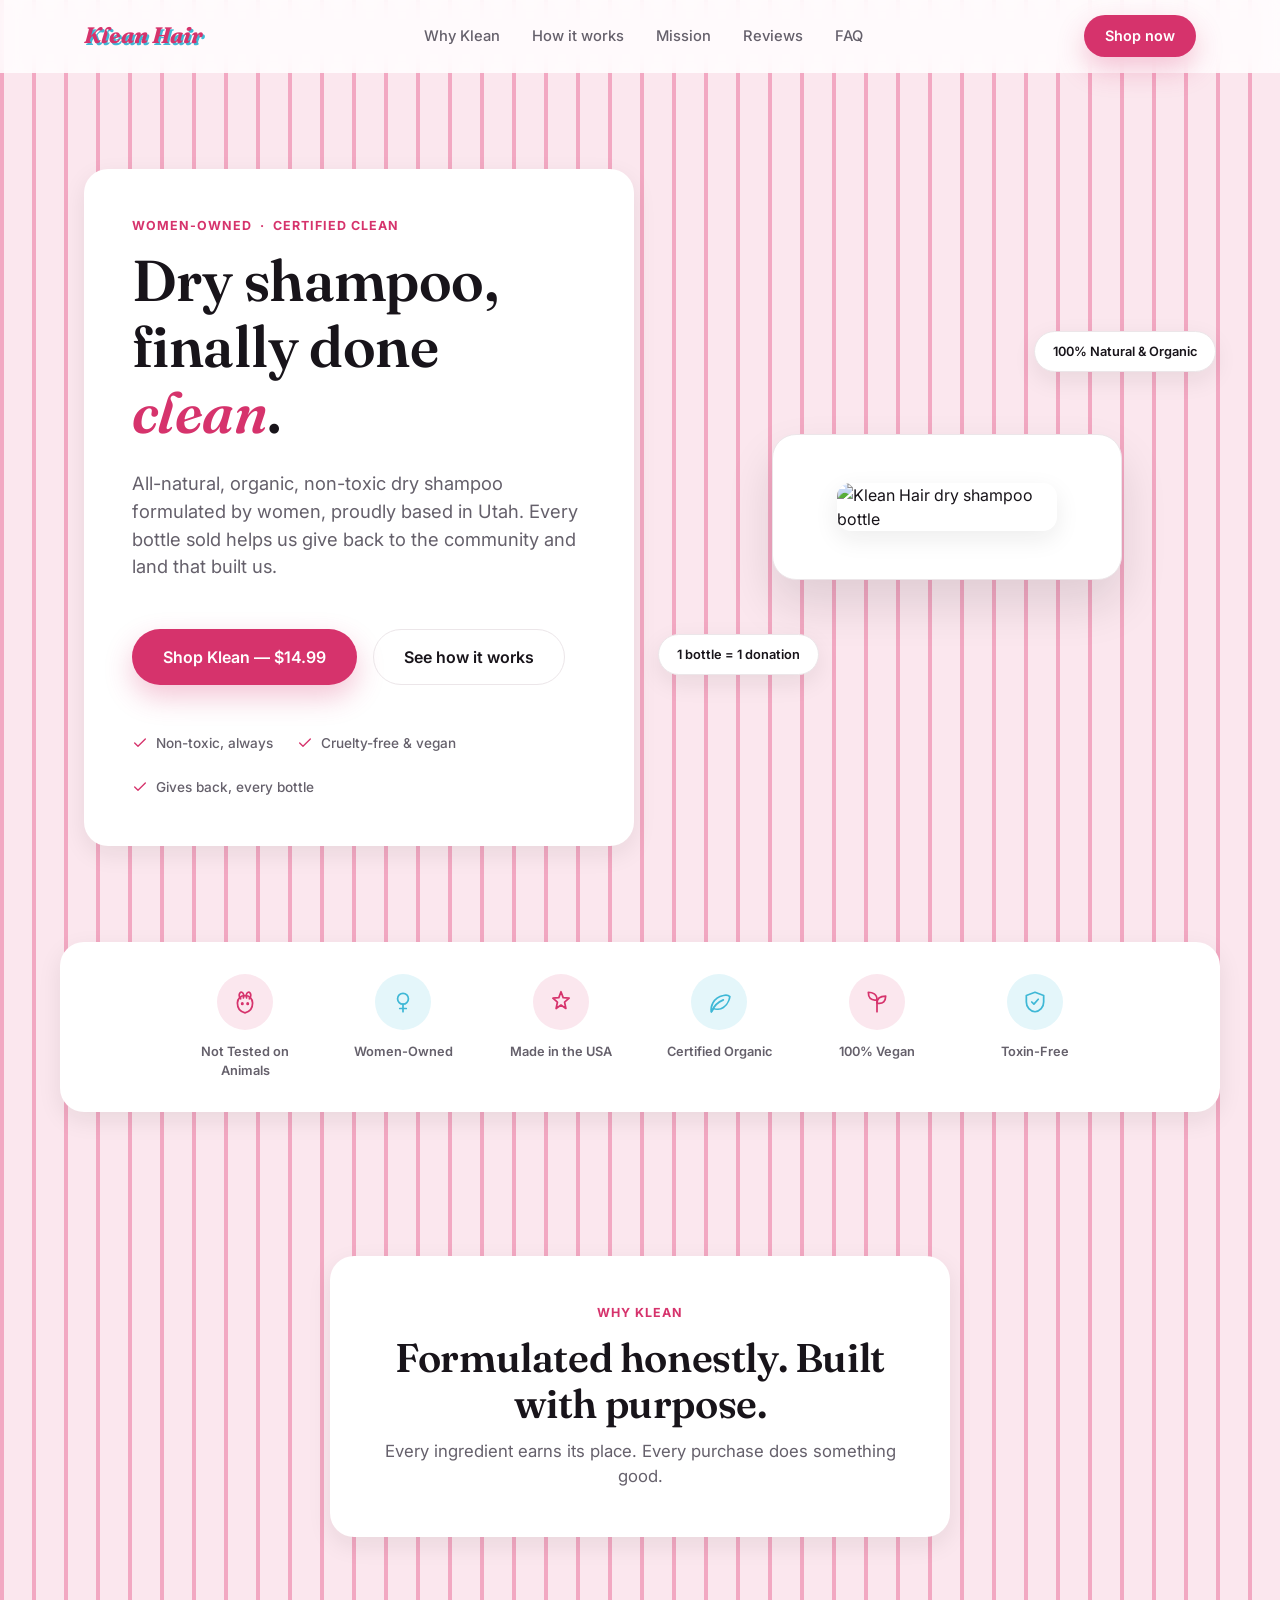
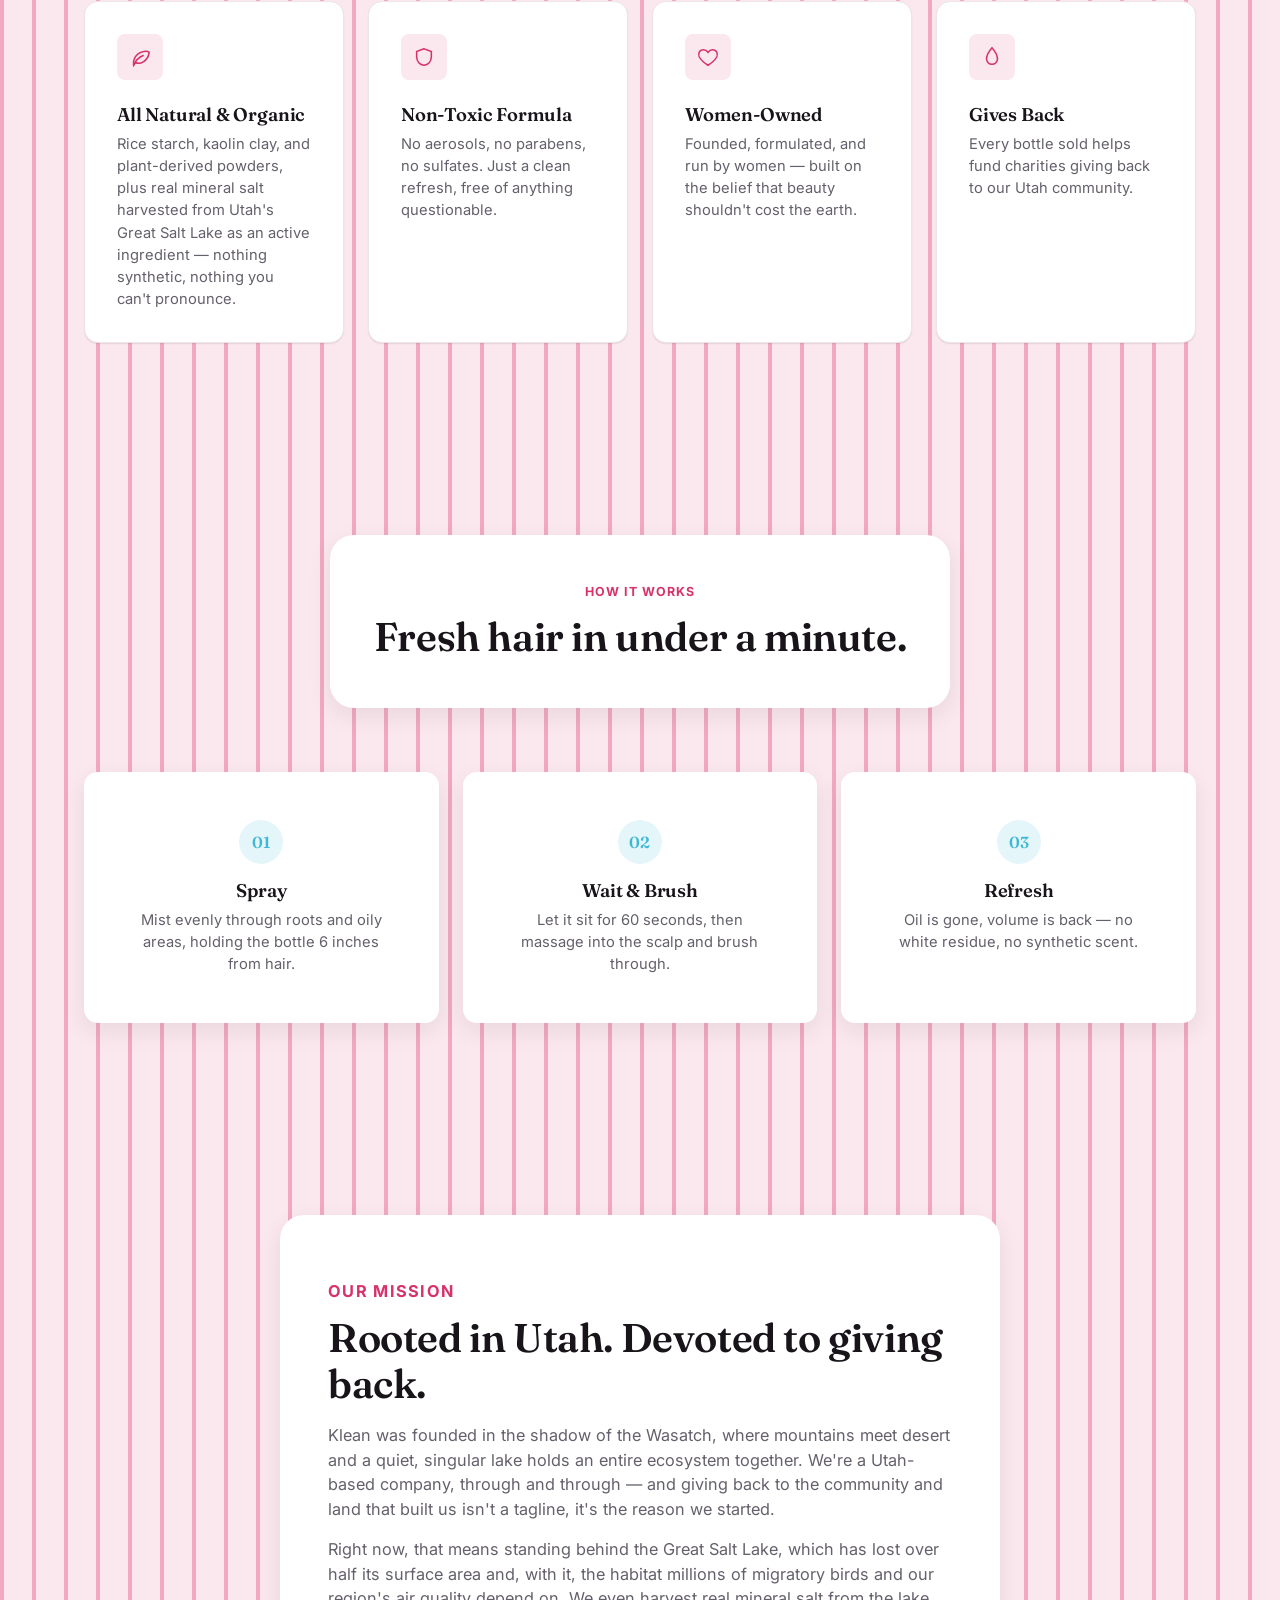
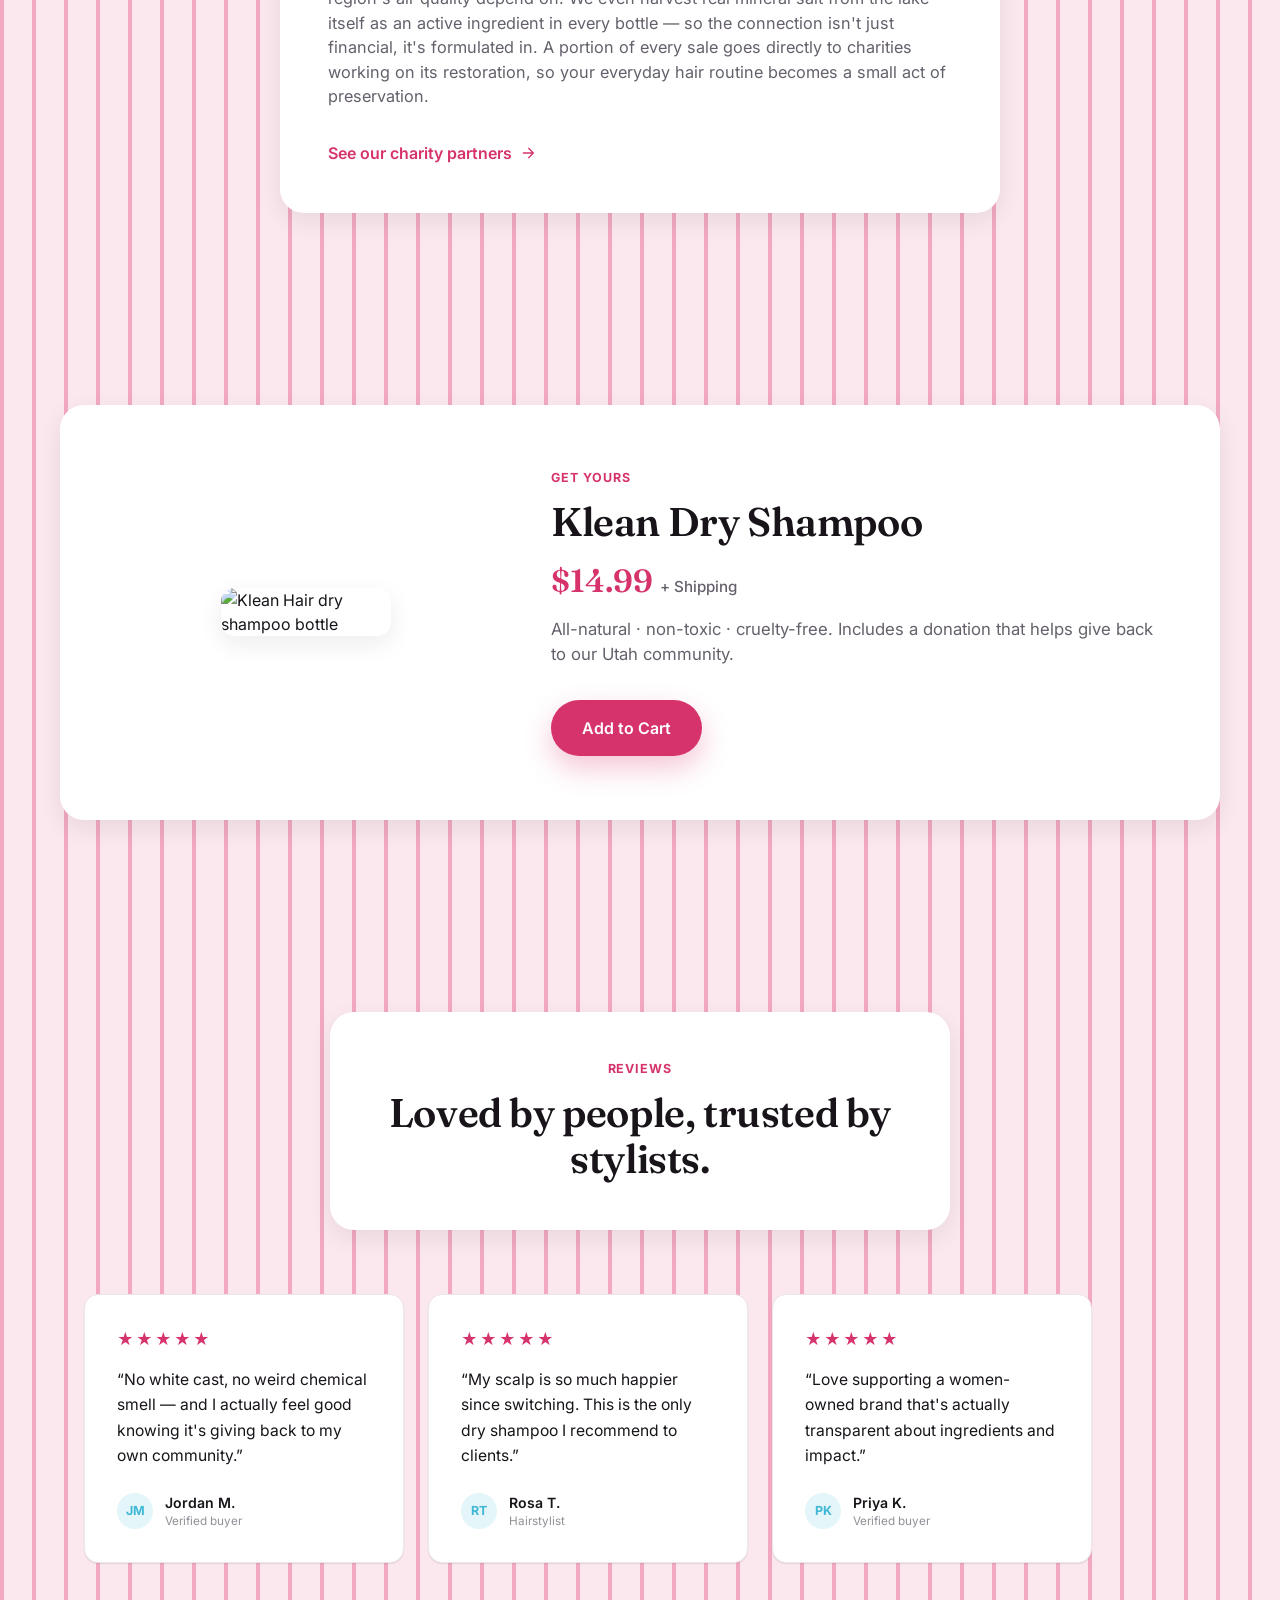
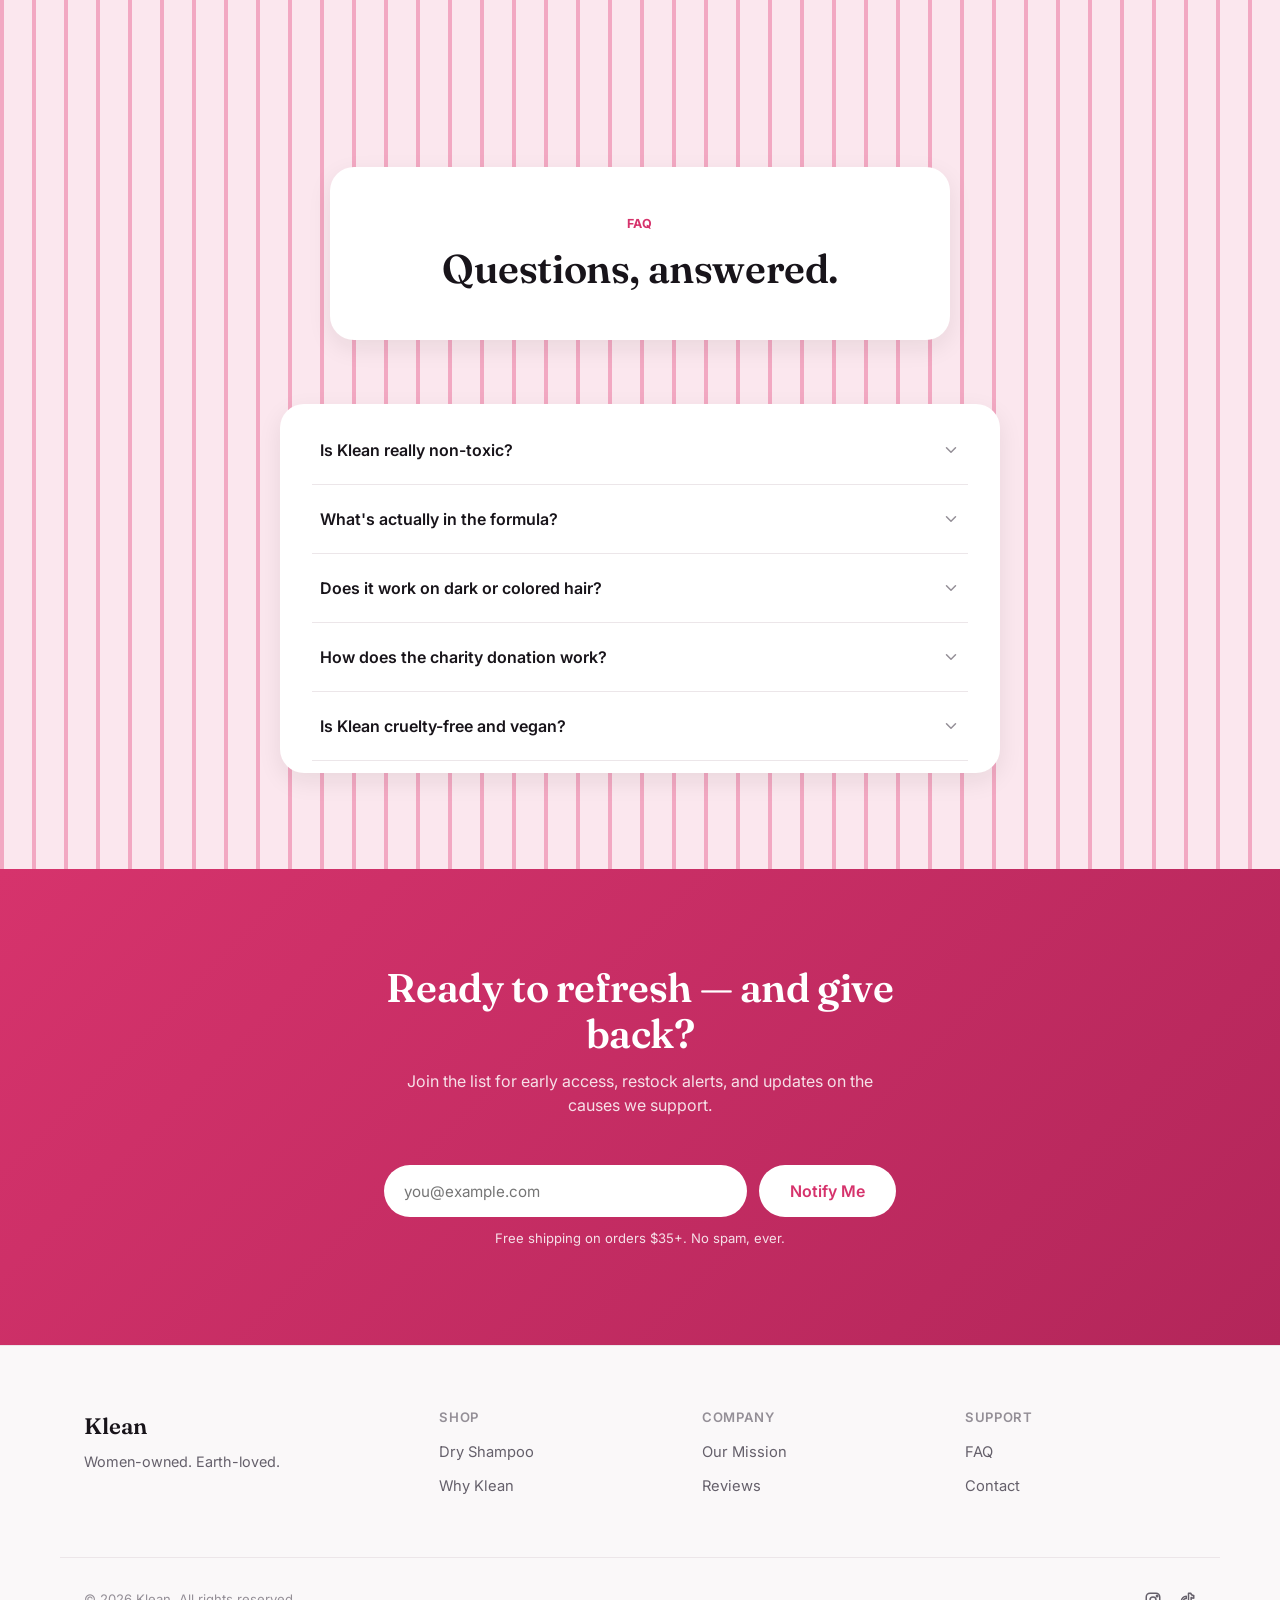
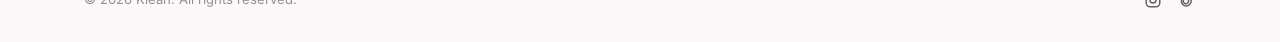
==== index.html @ f131d96d "Move reviews below Shop, make them swipeable, restyle header logo - Reordered sections so Reviews/Te" ====
<!DOCTYPE html>
<html lang="en">
<head>
<meta charset="UTF-8">
<meta name="viewport" content="width=device-width, initial-scale=1.0">
<title>Klean — All-Natural, Non-Toxic Dry Shampoo</title>
<meta name="description" content="Klean is a women-owned, all-natural, organic, non-toxic dry shampoo, proudly based in Utah. Every bottle sold helps give back to the community and land that built us.">
<link rel="preconnect" href="https://fonts.googleapis.com">
<link rel="preconnect" href="https://fonts.gstatic.com" crossorigin>
<link href="https://fonts.googleapis.com/css2?family=Inter:wght@400;500;600;700;800&family=Fraunces:ital,wght@0,500;0,600;1,500&display=swap" rel="stylesheet">
<link rel="stylesheet" href="styles.css">
<noscript><style>[data-reveal] { opacity: 1 !important; transform: none !important; }</style></noscript>
</head>
<body>

<a class="skip-link" href="#main">Skip to content</a>

<header class="site-header">
  <div class="container nav-row">
    <a href="#top" class="logo logo-pop">Klean Hair</a>

    <nav class="nav-links" id="nav-links" aria-label="Primary">
      <a href="#benefits">Why Klean</a>
      <a href="#how-it-works">How it works</a>
      <a href="#mission">Mission</a>
      <a href="#testimonials">Reviews</a>
      <a href="#faq">FAQ</a>
    </nav>

    <div class="nav-actions">
      <a href="#shop" class="btn btn-primary btn-sm">Shop now</a>
      <button class="nav-toggle" id="nav-toggle" aria-expanded="false" aria-controls="nav-links" aria-label="Toggle menu">
        <span></span><span></span><span></span>
      </button>
    </div>
  </div>
</header>

<main id="main">

  <!-- HERO -->
  <section class="hero" id="top">
    <div class="container hero-grid">
      <div class="hero-copy" data-reveal>
        <p class="eyebrow">Women-Owned &nbsp;&middot;&nbsp; Certified Clean</p>
        <h1>Dry shampoo,<br>finally done <em>clean</em>.</h1>
        <p class="hero-sub">All-natural, organic, non-toxic dry shampoo formulated by women, proudly based in Utah. Every bottle sold helps us give back to the community and land that built us.</p>
        <div class="hero-cta">
          <a href="#shop" class="btn btn-primary btn-lg">Shop Klean — $14.99</a>
          <a href="#how-it-works" class="btn btn-ghost btn-lg">See how it works</a>
        </div>
        <div class="hero-trust">
          <span><svg class="icon" viewBox="0 0 24 24"><path d="M20 6 9 17l-5-5"/></svg>Non-toxic, always</span>
          <span><svg class="icon" viewBox="0 0 24 24"><path d="M20 6 9 17l-5-5"/></svg>Cruelty-free &amp; vegan</span>
          <span><svg class="icon" viewBox="0 0 24 24"><path d="M20 6 9 17l-5-5"/></svg>Gives back, every bottle</span>
        </div>
      </div>

      <div class="hero-visual" data-reveal="right">
        <div class="bottle-card">
          <img src="images/bottle-hero.png" alt="Klean Hair dry shampoo bottle" class="bottle-photo">
        </div>
        <div class="float-badge badge-top">100% Natural &amp; Organic</div>
        <div class="float-badge badge-bottom">1 bottle = 1 donation</div>
      </div>
    </div>
  </section>

  <!-- CERTIFICATIONS -->
  <section class="certs" aria-label="Certifications">
    <div class="container certs-grid stagger" data-reveal>
      <div class="cert-badge">
        <div class="cert-icon">
          <svg viewBox="0 0 24 24"><path d="M8 9c-1.2-1.6-1.6-4-.7-5.3C8.4 2.4 9.6 3 10.4 4.3 11 5.3 11 7 10.5 8.2"/><path d="M16 9c1.2-1.6 1.6-4 .7-5.3C15.6 2.4 14.4 3 13.6 4.3 13 5.3 13 7 13.5 8.2"/><path d="M5 13a7 7 0 0 1 14 0c0 4-2 8-7 9-5-1-7-5-7-9z"/><circle cx="9.5" cy="13.5" r=".6" fill="currentColor"/><circle cx="14.5" cy="13.5" r=".6" fill="currentColor"/></svg>
        </div>
        <span>Not Tested on Animals</span>
      </div>
      <div class="cert-badge">
        <div class="cert-icon cert-icon-accent">
          <svg viewBox="0 0 24 24"><circle cx="12" cy="9" r="5"/><path d="M12 14v7M9 18h6"/></svg>
        </div>
        <span>Women-Owned</span>
      </div>
      <div class="cert-badge">
        <div class="cert-icon">
          <svg viewBox="0 0 24 24"><path d="M12 2.5 14 8l5.5.5-4.2 3.7L16.5 18 12 14.8 7.5 18l1.2-5.8L4.5 8.5 10 8z"/></svg>
        </div>
        <span>Made in the USA</span>
      </div>
      <div class="cert-badge">
        <div class="cert-icon cert-icon-accent">
          <svg viewBox="0 0 24 24"><path d="M5 21c-1-4 1-13 11-15 4-1 6 1 6 1s-1 7-6 10c-3 2-7 2-9 1z"/><path d="M5 21c2-5 6-9 11-11"/></svg>
        </div>
        <span>Certified Organic</span>
      </div>
      <div class="cert-badge">
        <div class="cert-icon">
          <svg viewBox="0 0 24 24"><path d="M12 21V10"/><path d="M12 10C12 5 8 3 4 3c0 5 2 8 8 7z"/><path d="M12 13c0-4.5 3.5-6.5 8-6.5 0 4.5-2 7.5-8 6.5z"/></svg>
        </div>
        <span>100% Vegan</span>
      </div>
      <div class="cert-badge">
        <div class="cert-icon cert-icon-accent">
          <svg viewBox="0 0 24 24"><path d="M12 3 4 6v6c0 5 3.5 8.5 8 9 4.5-.5 8-4 8-9V6z"/><path d="M9 12l2 2 4-4.5"/></svg>
        </div>
        <span>Toxin-Free</span>
      </div>
    </div>
  </section>

  <!-- BENEFITS -->
  <section class="benefits" id="benefits">
    <div class="container">
      <div class="section-head" data-reveal>
        <p class="eyebrow">Why Klean</p>
        <h2>Formulated honestly. Built with purpose.</h2>
        <p class="section-sub">Every ingredient earns its place. Every purchase does something good.</p>
      </div>

      <div class="card-grid stagger" data-reveal>
        <div class="card">
          <div class="card-icon">
            <svg viewBox="0 0 24 24"><path d="M5 21c-1-4 1-13 11-15 4-1 6 1 6 1s-1 7-6 10c-3 2-7 2-9 1z"/><path d="M5 21c2-5 6-9 11-11"/></svg>
          </div>
          <h3>All Natural &amp; Organic</h3>
          <p>Rice starch, kaolin clay, and plant-derived powders, plus real mineral salt harvested from Utah's Great Salt Lake as an active ingredient — nothing synthetic, nothing you can't pronounce.</p>
        </div>
        <div class="card">
          <div class="card-icon">
            <svg viewBox="0 0 24 24"><path d="M12 3 4 6v6c0 5 3.5 8.5 8 9 4.5-.5 8-4 8-9V6z"/></svg>
          </div>
          <h3>Non-Toxic Formula</h3>
          <p>No aerosols, no parabens, no sulfates. Just a clean refresh, free of anything questionable.</p>
        </div>
        <div class="card">
          <div class="card-icon">
            <svg viewBox="0 0 24 24"><path d="M12 21s-7-4.4-9.5-9C.8 8.3 2.6 4 7 4c2.2 0 3.9 1.3 5 3 1.1-1.7 2.8-3 5-3 4.4 0 6.2 4.3 4.5 8-2.5 4.6-9.5 9-9.5 9z"/></svg>
          </div>
          <h3>Women-Owned</h3>
          <p>Founded, formulated, and run by women — built on the belief that beauty shouldn't cost the earth.</p>
        </div>
        <div class="card">
          <div class="card-icon">
            <svg viewBox="0 0 24 24"><path d="M12 2s6 7 6 12a6 6 0 0 1-12 0c0-5 6-12 6-12z"/></svg>
          </div>
          <h3>Gives Back</h3>
          <p>Every bottle sold helps fund charities giving back to our Utah community.</p>
        </div>
      </div>
    </div>
  </section>

  <!-- HOW IT WORKS -->
  <section class="process" id="how-it-works">
    <div class="container">
      <div class="section-head" data-reveal>
        <p class="eyebrow">How it works</p>
        <h2>Fresh hair in under a minute.</h2>
      </div>

      <div class="process-grid stagger" data-reveal>
        <div class="process-step">
          <span class="step-number">01</span>
          <h3>Spray</h3>
          <p>Mist evenly through roots and oily areas, holding the bottle 6 inches from hair.</p>
        </div>
        <div class="process-step">
          <span class="step-number">02</span>
          <h3>Wait &amp; Brush</h3>
          <p>Let it sit for 60 seconds, then massage into the scalp and brush through.</p>
        </div>
        <div class="process-step">
          <span class="step-number">03</span>
          <h3>Refresh</h3>
          <p>Oil is gone, volume is back — no white residue, no synthetic scent.</p>
        </div>
      </div>
    </div>
  </section>

  <!-- MISSION -->
  <section class="mission" id="mission">
    <div class="container mission-grid">
      <div class="mission-copy" data-reveal>
        <p class="eyebrow">Our Mission</p>
        <h2>Rooted in Utah. Devoted to giving back.</h2>
        <p>Klean was founded in the shadow of the Wasatch, where mountains meet desert and a quiet, singular lake holds an entire ecosystem together. We're a Utah-based company, through and through — and giving back to the community and land that built us isn't a tagline, it's the reason we started.</p>
        <p>Right now, that means standing behind the Great Salt Lake, which has lost over half its surface area and, with it, the habitat millions of migratory birds and our region's air quality depend on. We even harvest real mineral salt from the lake itself as an active ingredient in every bottle — so the connection isn't just financial, it's formulated in. A portion of every sale goes directly to charities working on its restoration, so your everyday hair routine becomes a small act of preservation.</p>
        <a href="#" class="link-arrow">See our charity partners <svg class="icon" viewBox="0 0 24 24"><path d="M5 12h14M13 5l7 7-7 7"/></svg></a>
      </div>
    </div>
  </section>

  <!-- SHOP -->
  <section class="shop" id="shop">
    <div class="container shop-grid">
      <div class="shop-visual" data-reveal="left">
        <img src="images/bottle-hero.png" alt="Klean Hair dry shampoo bottle" class="bottle-photo small">
      </div>
      <div class="shop-copy" data-reveal="right">
        <p class="eyebrow">Get Yours</p>
        <h2>Klean Dry Shampoo</h2>
        <p class="price">$14.99 <span class="price-shipping">+ Shipping</span></p>
        <p class="section-sub">All-natural &middot; non-toxic &middot; cruelty-free. Includes a donation that helps give back to our Utah community.</p>
        <a href="#" class="btn btn-primary btn-lg">Add to Cart</a>
      </div>
    </div>
  </section>

  <!-- TESTIMONIALS -->
  <section class="testimonials" id="testimonials">
    <div class="container">
      <div class="section-head" data-reveal>
        <p class="eyebrow">Reviews</p>
        <h2>Loved by people, trusted by stylists.</h2>
        <p class="section-sub testimonials-hint">Swipe to read more →</p>
      </div>

      <div class="testimonial-scroll stagger" data-reveal>
        <figure class="testimonial-card">
          <div class="stars" aria-hidden="true">★★★★★</div>
          <blockquote>“No white cast, no weird chemical smell — and I actually feel good knowing it's giving back to my own community.”</blockquote>
          <figcaption>
            <span class="avatar">JM</span>
            <span>Jordan M. <small>Verified buyer</small></span>
          </figcaption>
        </figure>
        <figure class="testimonial-card">
          <div class="stars" aria-hidden="true">★★★★★</div>
          <blockquote>“My scalp is so much happier since switching. This is the only dry shampoo I recommend to clients.”</blockquote>
          <figcaption>
            <span class="avatar">RT</span>
            <span>Rosa T. <small>Hairstylist</small></span>
          </figcaption>
        </figure>
        <figure class="testimonial-card">
          <div class="stars" aria-hidden="true">★★★★★</div>
          <blockquote>“Love supporting a women-owned brand that's actually transparent about ingredients and impact.”</blockquote>
          <figcaption>
            <span class="avatar">PK</span>
            <span>Priya K. <small>Verified buyer</small></span>
          </figcaption>
        </figure>
      </div>
    </div>
  </section>

  <!-- FAQ -->
  <section class="faq" id="faq">
    <div class="container">
      <div class="section-head" data-reveal>
        <p class="eyebrow">FAQ</p>
        <h2>Questions, answered.</h2>
      </div>

      <div class="accordion" data-reveal>
        <div class="accordion-item">
          <button class="accordion-trigger" aria-expanded="false">
            Is Klean really non-toxic?
            <svg class="icon chevron" viewBox="0 0 24 24"><path d="M6 9l6 6 6-6"/></svg>
          </button>
          <div class="accordion-panel">
            <p>Yes. Klean contains no aerosols, parabens, sulfates, or synthetic fragrance — every ingredient is plant-derived and disclosed in full on the label.</p>
          </div>
        </div>
        <div class="accordion-item">
          <button class="accordion-trigger" aria-expanded="false">
            What's actually in the formula?
            <svg class="icon chevron" viewBox="0 0 24 24"><path d="M6 9l6 6 6-6"/></svg>
          </button>
          <div class="accordion-panel">
            <p>Rice and tapioca starch, kaolin clay, arrowroot powder, real mineral salt harvested from the Great Salt Lake, and essential oils of lavender and citrus. That's it.</p>
          </div>
        </div>
        <div class="accordion-item">
          <button class="accordion-trigger" aria-expanded="false">
            Does it work on dark or colored hair?
            <svg class="icon chevron" viewBox="0 0 24 24"><path d="M6 9l6 6 6-6"/></svg>
          </button>
          <div class="accordion-panel">
            <p>Yes — the lightweight arrowroot base blends in fully, with no white cast on dark or color-treated hair.</p>
          </div>
        </div>
        <div class="accordion-item">
          <button class="accordion-trigger" aria-expanded="false">
            How does the charity donation work?
            <svg class="icon chevron" viewBox="0 0 24 24"><path d="M6 9l6 6 6-6"/></svg>
          </button>
          <div class="accordion-panel">
            <p>A portion of every bottle sold is donated directly to vetted charities that support our local community and the Utah land we call home.</p>
          </div>
        </div>
        <div class="accordion-item">
          <button class="accordion-trigger" aria-expanded="false">
            Is Klean cruelty-free and vegan?
            <svg class="icon chevron" viewBox="0 0 24 24"><path d="M6 9l6 6 6-6"/></svg>
          </button>
          <div class="accordion-panel">
            <p>Always. Klean is 100% vegan and never tested on animals.</p>
          </div>
        </div>
      </div>
    </div>
  </section>

  <!-- FINAL CTA -->
  <section class="final-cta">
    <div class="container final-cta-inner" data-reveal="scale">
      <h2>Ready to refresh — and give back?</h2>
      <p>Join the list for early access, restock alerts, and updates on the causes we support.</p>
      <form class="cta-form" onsubmit="return false;">
        <label class="sr-only" for="cta-email">Email address</label>
        <input id="cta-email" type="email" placeholder="you@example.com" required>
        <button type="submit" class="btn btn-primary btn-lg">Notify Me</button>
      </form>
      <p class="form-note">Free shipping on orders $35+. No spam, ever.</p>
    </div>
  </section>

</main>

<footer class="site-footer">
  <div class="container footer-grid">
    <div class="footer-brand">
      <div class="logo">Klean</div>
      <p>Women-owned. Earth-loved.</p>
    </div>
    <div class="footer-col">
      <h4>Shop</h4>
      <a href="#shop">Dry Shampoo</a>
      <a href="#benefits">Why Klean</a>
    </div>
    <div class="footer-col">
      <h4>Company</h4>
      <a href="#mission">Our Mission</a>
      <a href="#testimonials">Reviews</a>
    </div>
    <div class="footer-col">
      <h4>Support</h4>
      <a href="#faq">FAQ</a>
      <a href="#">Contact</a>
    </div>
  </div>
  <div class="container footer-bottom">
    <p>&copy; 2026 Klean. All rights reserved.</p>
    <div class="footer-socials" aria-label="Social media">
      <a href="#" aria-label="Instagram"><svg class="icon" viewBox="0 0 24 24"><rect x="3" y="3" width="18" height="18" rx="5"/><circle cx="12" cy="12" r="4"/><circle cx="17.5" cy="6.5" r="1"/></svg></a>
      <a href="#" aria-label="TikTok"><svg class="icon" viewBox="0 0 24 24"><path d="M14 3v10.5a3.5 3.5 0 1 1-3-3.46V7a6.5 6.5 0 1 0 6.5 6.5V8.5A6 6 0 0 0 21 9.5V6a4 4 0 0 1-4-3z"/></svg></a>
    </div>
  </div>
</footer>

<button id="back-to-top" class="back-to-top" aria-label="Back to top">
  <svg class="icon" viewBox="0 0 24 24"><path d="M12 19V5M5 12l7-7 7 7"/></svg>
</button>

<script src="script.js"></script>
</body>
</html>
---- styles.css ----
/* ============================================
   DESIGN TOKENS
   ============================================ */
:root {
  /* Color: 1 primary, 1 accent, neutrals */
  --color-primary: #D6336C;
  --color-primary-dark: #B3265A;
  --color-primary-tint: #FBE7EE;
  --color-primary-stripe: #F2A8C2;

  --color-accent: #3FB8D6;
  --color-accent-tint: #E4F6FA;

  --color-bg: #FFFFFF;
  --color-bg-subtle: #FAF8F9;
  --color-text: #18141A;
  --color-text-muted: #65606B;
  --color-text-faint: #948F97;
  --color-border: #ECE6E9;

  /* Spacing scale */
  --space-1: 4px;
  --space-2: 8px;
  --space-3: 12px;
  --space-4: 16px;
  --space-5: 24px;
  --space-6: 32px;
  --space-8: 48px;
  --space-10: 64px;
  --space-12: 96px;
  --space-16: 140px;

  /* Radius */
  --radius-sm: 8px;
  --radius-md: 14px;
  --radius-lg: 24px;
  --radius-full: 999px;

  /* Shadows */
  --shadow-sm: 0 1px 2px rgba(24,20,26,0.05), 0 1px 1px rgba(24,20,26,0.04);
  --shadow-md: 0 8px 24px rgba(24,20,26,0.08);
  --shadow-lg: 0 24px 48px rgba(24,20,26,0.12);
  --shadow-primary: 0 12px 28px rgba(214,51,108,0.28);

  /* Motion */
  --ease: cubic-bezier(0.4, 0, 0.2, 1);
  --t-fast: 0.18s;
  --t-base: 0.28s;

  --font-body: 'Inter', -apple-system, BlinkMacSystemFont, sans-serif;
  --font-display: 'Fraunces', Georgia, serif;
}

/* ============================================
   RESET
   ============================================ */
* { box-sizing: border-box; }
html { scroll-behavior: smooth; }
body {
  margin: 0;
  font-family: var(--font-body);
  color: var(--color-text);
  background-color: var(--color-primary-tint);
  background-image: repeating-linear-gradient(
    90deg,
    var(--color-primary-stripe) 0px,
    var(--color-primary-stripe) 4px,
    transparent 4px,
    transparent 32px
  );
  -webkit-font-smoothing: antialiased;
  line-height: 1.5;
}

/* Readable "card" surface for content that sits over the striped background */
.panel {
  background: var(--color-bg);
  border-radius: var(--radius-lg);
  box-shadow: var(--shadow-md);
}
img, svg { display: block; max-width: 100%; }
ul, ol { margin: 0; padding: 0; }
button { font-family: inherit; }

/* Contains horizontal slide-in transforms so they can't create page-level
   horizontal scroll before/between reveals; header sits outside <main>
   so position: sticky there is unaffected. */
#main { overflow-x: hidden; }

@media (prefers-reduced-motion: reduce) {
  html { scroll-behavior: auto; }
  * { animation-duration: 0.01ms !important; transition-duration: 0.01ms !important; }
}

/* ============================================
   UTILITIES
   ============================================ */
.container {
  max-width: 1160px;
  margin: 0 auto;
  padding: 0 var(--space-5);
}

.sr-only {
  position: absolute;
  width: 1px; height: 1px;
  overflow: hidden;
  clip: rect(0,0,0,0);
}

.skip-link {
  position: absolute;
  left: -999px;
  top: 0;
  background: var(--color-primary);
  color: #fff;
  padding: 10px 16px;
  border-radius: var(--radius-sm);
  z-index: 100;
}
.skip-link:focus {
  left: var(--space-4);
  top: var(--space-4);
}

.icon {
  width: 18px;
  height: 18px;
  stroke: currentColor;
  fill: none;
  stroke-width: 2;
  stroke-linecap: round;
  stroke-linejoin: round;
  flex-shrink: 0;
}

a { color: inherit; }
:focus-visible {
  outline: 2px solid var(--color-accent);
  outline-offset: 3px;
}

/* Scroll reveal */
[data-reveal] {
  opacity: 0;
  transform: translateY(18px);
  transition: opacity 0.7s var(--ease), transform 0.7s var(--ease);
}
[data-reveal="left"] { transform: translateX(-36px); }
[data-reveal="right"] { transform: translateX(36px); }
[data-reveal="scale"] { transform: scale(0.92); }

[data-reveal].in-view {
  opacity: 1;
  transform: none;
}

/* Staggered grid children ("pop" reveal) */
[data-reveal].stagger {
  opacity: 1;
  transform: none;
  transition: none;
}
[data-reveal].stagger > * {
  opacity: 0;
  transform: translateY(22px) scale(0.94);
  transition: opacity 0.5s var(--ease), transform 0.55s cubic-bezier(0.34, 1.56, 0.64, 1);
}
[data-reveal].stagger.in-view > * {
  opacity: 1;
  transform: none;
}
[data-reveal].stagger > *:nth-child(1) { transition-delay: 0.02s; }
[data-reveal].stagger > *:nth-child(2) { transition-delay: 0.10s; }
[data-reveal].stagger > *:nth-child(3) { transition-delay: 0.18s; }
[data-reveal].stagger > *:nth-child(4) { transition-delay: 0.26s; }
[data-reveal].stagger > *:nth-child(5) { transition-delay: 0.34s; }
[data-reveal].stagger > *:nth-child(6) { transition-delay: 0.42s; }

/* ============================================
   TYPOGRAPHY
   ============================================ */
h1, h2, h3, h4 {
  font-family: var(--font-display);
  font-weight: 600;
  line-height: 1.15;
  margin: 0;
  letter-spacing: -0.01em;
}

h1 { font-size: clamp(2.4rem, 5vw, 3.6rem); }
h2 { font-size: clamp(1.8rem, 3.2vw, 2.5rem); }
h3 { font-size: 1.15rem; }

p { margin: 0; color: var(--color-text-muted); }

em {
  font-style: italic;
  color: var(--color-primary);
}

.eyebrow {
  font-size: 0.78rem;
  font-weight: 700;
  letter-spacing: 0.08em;
  text-transform: uppercase;
  color: var(--color-primary);
  margin: 0 0 var(--space-3) 0;
}

.section-head {
  max-width: 620px;
  margin: 0 auto var(--space-10) auto;
  text-align: center;
  background: var(--color-bg);
  border-radius: var(--radius-lg);
  box-shadow: var(--shadow-md);
  padding: var(--space-8) var(--space-6);
}

.section-sub {
  margin-top: var(--space-3);
  font-size: 1.05rem;
}

/* ============================================
   BUTTONS
   ============================================ */
.btn {
  display: inline-flex;
  align-items: center;
  justify-content: center;
  gap: var(--space-2);
  font-weight: 600;
  border-radius: var(--radius-full);
  border: 1px solid transparent;
  cursor: pointer;
  transition: transform var(--t-fast) var(--ease), box-shadow var(--t-fast) var(--ease), background var(--t-fast) var(--ease), color var(--t-fast) var(--ease);
  text-decoration: none;
  white-space: nowrap;
}

.btn-primary {
  background: var(--color-primary);
  color: #fff;
  box-shadow: var(--shadow-primary);
}
.btn-primary:hover {
  background: var(--color-primary-dark);
  transform: translateY(-1px);
}
.btn-primary:active { transform: translateY(0); }

.btn-ghost {
  background: transparent;
  color: var(--color-text);
  border-color: var(--color-border);
}
.btn-ghost:hover {
  border-color: var(--color-primary);
  color: var(--color-primary);
}

.btn-sm { padding: 9px 20px; font-size: 0.9rem; }
.btn-lg { padding: 15px 30px; font-size: 1rem; }

/* ============================================
   HEADER / NAV
   ============================================ */
.site-header {
  position: sticky;
  top: 0;
  z-index: 50;
  background: rgba(255,255,255,0.85);
  backdrop-filter: blur(10px) saturate(1.4);
  border-bottom: 1px solid transparent;
  transition: box-shadow var(--t-base) var(--ease), border-color var(--t-base) var(--ease);
}
.site-header.scrolled {
  border-bottom-color: var(--color-border);
  box-shadow: var(--shadow-sm);
}

.nav-row {
  display: flex;
  align-items: center;
  justify-content: space-between;
  height: 72px;
  transition: height var(--t-base) var(--ease);
}
.site-header.scrolled .nav-row {
  height: 62px;
}

.logo {
  font-family: var(--font-display);
  font-weight: 600;
  font-size: 1.4rem;
  color: var(--color-text);
  text-decoration: none;
}

.logo-pop {
  color: var(--color-primary);
  font-weight: 700;
  font-style: italic;
  text-shadow: 2px 2px 0 var(--color-accent);
  transition: transform var(--t-fast) var(--ease);
  display: inline-block;
}
.logo-pop:hover { transform: translateY(-1px) rotate(-1deg); }

.nav-links {
  display: flex;
  gap: var(--space-6);
}

.nav-links a {
  font-size: 0.92rem;
  font-weight: 500;
  color: var(--color-text-muted);
  text-decoration: none;
  transition: color var(--t-fast) var(--ease);
}
.nav-links a:hover { color: var(--color-text); }

.nav-actions {
  display: flex;
  align-items: center;
  gap: var(--space-4);
}

.nav-toggle {
  display: none;
  flex-direction: column;
  justify-content: center;
  gap: 5px;
  width: 38px;
  height: 38px;
  border: none;
  background: transparent;
  cursor: pointer;
  border-radius: var(--radius-sm);
}
.nav-toggle span {
  display: block;
  height: 2px;
  width: 100%;
  background: var(--color-text);
  border-radius: 2px;
  transition: transform var(--t-base) var(--ease), opacity var(--t-base) var(--ease);
}

/* ============================================
   HERO
   ============================================ */
.hero {
  padding: var(--space-12) 0 var(--space-10);
  overflow: hidden;
}

.hero-grid {
  display: grid;
  grid-template-columns: 1.05fr 0.95fr;
  gap: var(--space-10);
  align-items: center;
}

.hero-copy {
  background: var(--color-bg);
  border-radius: var(--radius-lg);
  box-shadow: var(--shadow-md);
  padding: var(--space-8);
}

.hero h1 { color: var(--color-text); }

.hero-sub {
  margin-top: var(--space-5);
  font-size: 1.15rem;
  max-width: 480px;
}

.hero-cta {
  display: flex;
  gap: var(--space-4);
  margin-top: var(--space-8);
  flex-wrap: wrap;
}

.hero-trust {
  display: flex;
  flex-wrap: wrap;
  gap: var(--space-5);
  margin-top: var(--space-8);
}
.hero-trust span {
  display: inline-flex;
  align-items: center;
  gap: var(--space-2);
  font-size: 0.85rem;
  font-weight: 500;
  color: var(--color-text-muted);
}
.hero-trust .icon { color: var(--color-primary); width: 16px; height: 16px; }

.hero-visual {
  position: relative;
  display: flex;
  align-items: center;
  justify-content: center;
  min-height: 420px;
}

.bottle-card {
  position: relative;
  z-index: 1;
  background: var(--color-bg);
  border-radius: var(--radius-lg);
  padding: var(--space-8) var(--space-10);
  box-shadow: var(--shadow-lg);
  border: 1px solid var(--color-border);
}

.bottle-mock {
  width: 130px;
  height: 260px;
  background: linear-gradient(165deg, var(--color-accent), var(--color-primary));
  border-radius: 18px 18px 34px 34px;
  position: relative;
  display: flex;
  align-items: center;
  justify-content: center;
  box-shadow: inset 0 -20px 30px rgba(0,0,0,0.08);
}

.bottle-mock.small { width: 100px; height: 200px; }

.bottle-photo {
  width: 220px;
  height: auto;
  border-radius: var(--radius-md);
  object-fit: cover;
  box-shadow: var(--shadow-md);
}
.bottle-photo.small { width: 170px; }

.bottle-cap {
  position: absolute;
  top: -18px;
  left: 50%;
  transform: translateX(-50%);
  width: 42px;
  height: 24px;
  background: var(--color-primary-dark);
  border-radius: 6px;
}

.bottle-label {
  font-family: var(--font-display);
  font-weight: 600;
  color: #fff;
  letter-spacing: 0.06em;
  font-size: 0.85rem;
  background: rgba(0,0,0,0.1);
  padding: 5px 12px;
  border-radius: 6px;
}

.float-badge {
  position: absolute;
  background: var(--color-bg);
  border: 1px solid var(--color-border);
  border-radius: var(--radius-full);
  padding: 10px 18px;
  font-size: 0.8rem;
  font-weight: 600;
  box-shadow: var(--shadow-md);
  z-index: 2;
}
.badge-top { top: 8%; right: -4%; }
.badge-bottom { bottom: 10%; left: -8%; }

/* ============================================
   CERTIFICATION BADGES
   ============================================ */
.certs {
  padding: var(--space-6) 0 var(--space-8);
}

.certs-grid {
  display: flex;
  justify-content: center;
  align-items: flex-start;
  gap: var(--space-8);
  flex-wrap: wrap;
  background: var(--color-bg);
  border-radius: var(--radius-lg);
  box-shadow: var(--shadow-md);
  padding: var(--space-6) var(--space-8);
}

.cert-badge {
  display: flex;
  flex-direction: column;
  align-items: center;
  gap: var(--space-3);
  width: 110px;
  text-align: center;
}

.cert-icon {
  width: 56px;
  height: 56px;
  border-radius: 50%;
  background: var(--color-primary-tint);
  color: var(--color-primary);
  display: flex;
  align-items: center;
  justify-content: center;
  transition: transform var(--t-base) var(--ease);
}
.cert-icon-accent {
  background: var(--color-accent-tint);
  color: var(--color-accent);
}
.cert-icon svg {
  width: 26px;
  height: 26px;
  stroke: currentColor;
  fill: none;
  stroke-width: 1.6;
  stroke-linecap: round;
  stroke-linejoin: round;
}
.cert-badge:hover .cert-icon { transform: translateY(-3px); }

.cert-badge span {
  font-size: 0.8rem;
  font-weight: 600;
  color: var(--color-text-muted);
}

/* ============================================
   SECTIONS - shared rhythm
   ============================================ */
section { padding: var(--space-12) 0; }

/* ============================================
   BENEFITS / CARDS
   ============================================ */
.card-grid {
  display: grid;
  grid-template-columns: repeat(4, 1fr);
  gap: var(--space-5);
}

.card {
  background: var(--color-bg);
  border: 1px solid var(--color-border);
  border-radius: var(--radius-md);
  padding: var(--space-6);
  box-shadow: var(--shadow-sm);
  transition: transform var(--t-base) var(--ease), box-shadow var(--t-base) var(--ease), border-color var(--t-base) var(--ease);
}
.card:hover {
  transform: translateY(-4px);
  box-shadow: var(--shadow-md);
  border-color: transparent;
}

.card-icon {
  width: 46px;
  height: 46px;
  border-radius: var(--radius-sm);
  background: var(--color-primary-tint);
  color: var(--color-primary);
  display: flex;
  align-items: center;
  justify-content: center;
  margin-bottom: var(--space-5);
}
.card-icon svg { width: 22px; height: 22px; stroke: currentColor; fill: none; stroke-width: 1.7; }

.card h3 { margin-bottom: var(--space-2); }
.card p { font-size: 0.92rem; }

/* ============================================
   PROCESS
   ============================================ */
.process-grid {
  display: grid;
  grid-template-columns: repeat(3, 1fr);
  gap: var(--space-5);
}

.process-step {
  text-align: center;
  position: relative;
  background: var(--color-bg);
  border-radius: var(--radius-md);
  box-shadow: var(--shadow-md);
  padding: var(--space-8) var(--space-6);
}

.step-number {
  display: inline-flex;
  align-items: center;
  justify-content: center;
  width: 44px;
  height: 44px;
  border-radius: 50%;
  background: var(--color-accent-tint);
  color: var(--color-accent);
  font-family: var(--font-display);
  font-weight: 600;
  margin-bottom: var(--space-4);
}

.process-step h3 { margin-bottom: var(--space-2); }
.process-step p { font-size: 0.92rem; max-width: 260px; margin: 0 auto; }

/* ============================================
   MISSION
   ============================================ */
.mission-grid {
  display: grid;
  justify-content: center;
}

.mission-copy {
  max-width: 720px;
  background: var(--color-bg);
  border-radius: var(--radius-lg);
  box-shadow: var(--shadow-md);
  padding: var(--space-8);
}
.mission-copy p { margin-top: var(--space-4); font-size: 1.02rem; }
.mission-copy h2 { margin-top: 0; }

.link-arrow {
  display: inline-flex;
  align-items: center;
  gap: var(--space-2);
  margin-top: var(--space-6);
  font-weight: 600;
  color: var(--color-primary);
  text-decoration: none;
  transition: gap var(--t-fast) var(--ease);
}
.link-arrow .icon { width: 16px; height: 16px; transition: transform var(--t-fast) var(--ease); }
.link-arrow:hover .icon { transform: translateX(3px); }

/* ============================================
   TESTIMONIALS
   ============================================ */
.testimonials-hint {
  display: none;
}

.testimonial-scroll {
  display: flex;
  gap: var(--space-5);
  overflow-x: auto;
  scroll-snap-type: x mandatory;
  scroll-padding-left: var(--space-5);
  padding-bottom: var(--space-3);
  margin: 0 calc(var(--space-5) * -1);
  padding-left: var(--space-5);
  padding-right: var(--space-5);
  -webkit-overflow-scrolling: touch;
  scrollbar-width: thin;
  scrollbar-color: var(--color-primary-stripe) transparent;
}
.testimonial-scroll::-webkit-scrollbar { height: 6px; }
.testimonial-scroll::-webkit-scrollbar-thumb {
  background: var(--color-primary-stripe);
  border-radius: var(--radius-full);
}
.testimonial-scroll::-webkit-scrollbar-track { background: transparent; }

.testimonial-card {
  margin: 0;
  flex: 0 0 320px;
  scroll-snap-align: start;
  background: var(--color-bg);
  border: 1px solid var(--color-border);
  border-radius: var(--radius-md);
  padding: var(--space-6);
  box-shadow: var(--shadow-sm);
}

.stars { color: var(--color-primary); letter-spacing: 2px; margin-bottom: var(--space-4); }

blockquote {
  margin: 0 0 var(--space-5) 0;
  font-size: 0.98rem;
  color: var(--color-text);
  line-height: 1.6;
}

figcaption {
  display: flex;
  align-items: center;
  gap: var(--space-3);
  font-size: 0.88rem;
  font-weight: 600;
}
figcaption small {
  display: block;
  font-weight: 400;
  color: var(--color-text-faint);
}

.avatar {
  width: 36px;
  height: 36px;
  border-radius: 50%;
  background: var(--color-accent-tint);
  color: var(--color-accent);
  display: flex;
  align-items: center;
  justify-content: center;
  font-size: 0.78rem;
  font-weight: 700;
  flex-shrink: 0;
}

/* ============================================
   SHOP
   ============================================ */
.shop-grid {
  display: grid;
  grid-template-columns: 0.6fr 1fr;
  gap: var(--space-10);
  align-items: center;
  background: var(--color-bg);
  box-shadow: var(--shadow-md);
  border-radius: var(--radius-lg);
  padding: var(--space-10);
}

.shop-visual { display: flex; justify-content: center; }

.price {
  font-family: var(--font-display);
  font-size: 2rem;
  font-weight: 600;
  color: var(--color-primary);
  margin: var(--space-3) 0;
}

.price-shipping {
  font-family: var(--font-body);
  font-size: 0.95rem;
  font-weight: 500;
  color: var(--color-text-muted);
}

.shop-copy .btn { margin-top: var(--space-6); }

/* ============================================
   FAQ / ACCORDION
   ============================================ */
.accordion {
  max-width: 720px;
  margin: 0 auto;
  background: var(--color-bg);
  border-radius: var(--radius-lg);
  box-shadow: var(--shadow-md);
  padding: var(--space-3) var(--space-6);
}

.accordion-item {
  border-bottom: 1px solid var(--color-border);
}

.accordion-trigger {
  width: 100%;
  display: flex;
  align-items: center;
  justify-content: space-between;
  gap: var(--space-4);
  background: none;
  border: none;
  text-align: left;
  padding: var(--space-5) var(--space-2);
  font-size: 1rem;
  font-weight: 600;
  color: var(--color-text);
  cursor: pointer;
}

.chevron { color: var(--color-text-faint); transition: transform var(--t-base) var(--ease); }
.accordion-trigger[aria-expanded="true"] .chevron { transform: rotate(180deg); color: var(--color-primary); }

.accordion-panel {
  max-height: 0;
  overflow: hidden;
  transition: max-height var(--t-base) var(--ease);
}

.accordion-panel p {
  padding: 0 var(--space-2) var(--space-5);
  font-size: 0.95rem;
}

/* ============================================
   FINAL CTA
   ============================================ */
.final-cta {
  background: linear-gradient(135deg, var(--color-primary), var(--color-primary-dark));
  color: #fff;
}

.final-cta-inner {
  text-align: center;
  max-width: 560px;
}

.final-cta h2 { color: #fff; }
.final-cta p { color: rgba(255,255,255,0.85); margin-top: var(--space-3); }

.cta-form {
  display: flex;
  gap: var(--space-3);
  margin-top: var(--space-8);
  flex-wrap: wrap;
  justify-content: center;
}

.cta-form input {
  flex: 1;
  min-width: 220px;
  padding: 14px 20px;
  border-radius: var(--radius-full);
  border: none;
  font-size: 0.95rem;
  font-family: inherit;
}
.cta-form input:focus-visible { outline: 2px solid #fff; outline-offset: 2px; }

.final-cta .btn-primary {
  background: #fff;
  color: var(--color-primary);
  box-shadow: none;
}
.final-cta .btn-primary:hover { background: rgba(255,255,255,0.9); }

.form-note {
  margin-top: var(--space-4);
  font-size: 0.82rem;
  color: rgba(255,255,255,0.7);
}

/* ============================================
   FOOTER
   ============================================ */
.site-footer {
  background: var(--color-bg-subtle);
  border-top: 1px solid var(--color-border);
  padding: var(--space-10) 0 var(--space-6);
}

.footer-grid {
  display: grid;
  grid-template-columns: 1.4fr 1fr 1fr 1fr;
  gap: var(--space-6);
  padding-bottom: var(--space-8);
}

.footer-brand p { margin-top: var(--space-2); font-size: 0.9rem; }

.footer-col h4 {
  font-family: var(--font-body);
  font-size: 0.82rem;
  text-transform: uppercase;
  letter-spacing: 0.05em;
  color: var(--color-text-faint);
  margin-bottom: var(--space-4);
}

.footer-col a {
  display: block;
  text-decoration: none;
  color: var(--color-text-muted);
  font-size: 0.92rem;
  margin-bottom: var(--space-3);
  transition: color var(--t-fast) var(--ease);
}
.footer-col a:hover { color: var(--color-primary); }

.footer-bottom {
  display: flex;
  align-items: center;
  justify-content: space-between;
  border-top: 1px solid var(--color-border);
  padding-top: var(--space-6);
}

.footer-bottom p { font-size: 0.82rem; color: var(--color-text-faint); margin: 0; }

.footer-socials { display: flex; gap: var(--space-4); }
.footer-socials a {
  color: var(--color-text-muted);
  transition: color var(--t-fast) var(--ease);
}
.footer-socials a:hover { color: var(--color-primary); }

/* ============================================
   RESPONSIVE
   ============================================ */
@media (max-width: 980px) {
  .hero-grid { grid-template-columns: 1fr; }
  .hero-visual { min-height: 340px; margin-top: var(--space-6); }
  .badge-top { right: 0; }
  .badge-bottom { left: 0; }
  .shop-grid { grid-template-columns: 1fr; text-align: center; }
  .shop-visual { order: -1; }
  .card-grid { grid-template-columns: repeat(2, 1fr); }
  .process-grid { grid-template-columns: 1fr; gap: var(--space-10); }
  .testimonials-hint { display: block; }
  .footer-grid { grid-template-columns: repeat(2, 1fr); }
}

@media (max-width: 720px) {
  :root {
    --space-12: 64px;
    --space-10: 48px;
  }

  .nav-links {
    position: absolute;
    top: 72px;
    left: 0;
    right: 0;
    background: var(--color-bg);
    border-bottom: 1px solid var(--color-border);
    flex-direction: column;
    padding: var(--space-5);
    gap: var(--space-4);
    display: none;
  }
  .nav-links.open { display: flex; }
  .nav-actions .btn-sm { display: none; }
  .nav-toggle { display: flex; }

  .certs-grid { gap: var(--space-6) var(--space-5); padding: var(--space-6) var(--space-5); }
  .cert-badge { width: 88px; }
  .cert-icon { width: 48px; height: 48px; }
  .cert-icon svg { width: 22px; height: 22px; }
  .cert-badge span { font-size: 0.74rem; }
  .card-grid { grid-template-columns: 1fr; }
  .testimonial-card { flex-basis: 84%; }
  .footer-grid { grid-template-columns: 1fr; gap: var(--space-8); }
  .footer-bottom { flex-direction: column; gap: var(--space-4); text-align: center; }
  .hero-cta { flex-direction: column; align-items: stretch; }
  .hero-cta .btn { width: 100%; }

  .hero-copy,
  .mission-copy,
  .section-head,
  .process-step {
    padding: var(--space-6) var(--space-5);
  }
  .shop-grid { padding: var(--space-6) var(--space-5); }
  .accordion { padding: var(--space-2) var(--space-4); }
}

/* ============================================
   BACK TO TOP
   ============================================ */
.back-to-top {
  position: fixed;
  bottom: 28px;
  right: 28px;
  width: 48px;
  height: 48px;
  border-radius: 50%;
  background: var(--color-primary);
  color: #fff;
  border: none;
  display: flex;
  align-items: center;
  justify-content: center;
  box-shadow: var(--shadow-md);
  opacity: 0;
  transform: translateY(14px) scale(0.85);
  pointer-events: none;
  cursor: pointer;
  z-index: 40;
  transition: opacity var(--t-base) var(--ease), transform var(--t-base) var(--ease), background var(--t-fast) var(--ease);
}
.back-to-top.visible {
  opacity: 1;
  transform: none;
  pointer-events: auto;
}
.back-to-top:hover {
  background: var(--color-primary-dark);
  transform: translateY(-3px);
}
.back-to-top .icon {
  width: 20px;
  height: 20px;
  stroke-width: 2.3;
}

@media (max-width: 720px) {
  .back-to-top {
    bottom: 18px;
    right: 18px;
    width: 44px;
    height: 44px;
  }
}
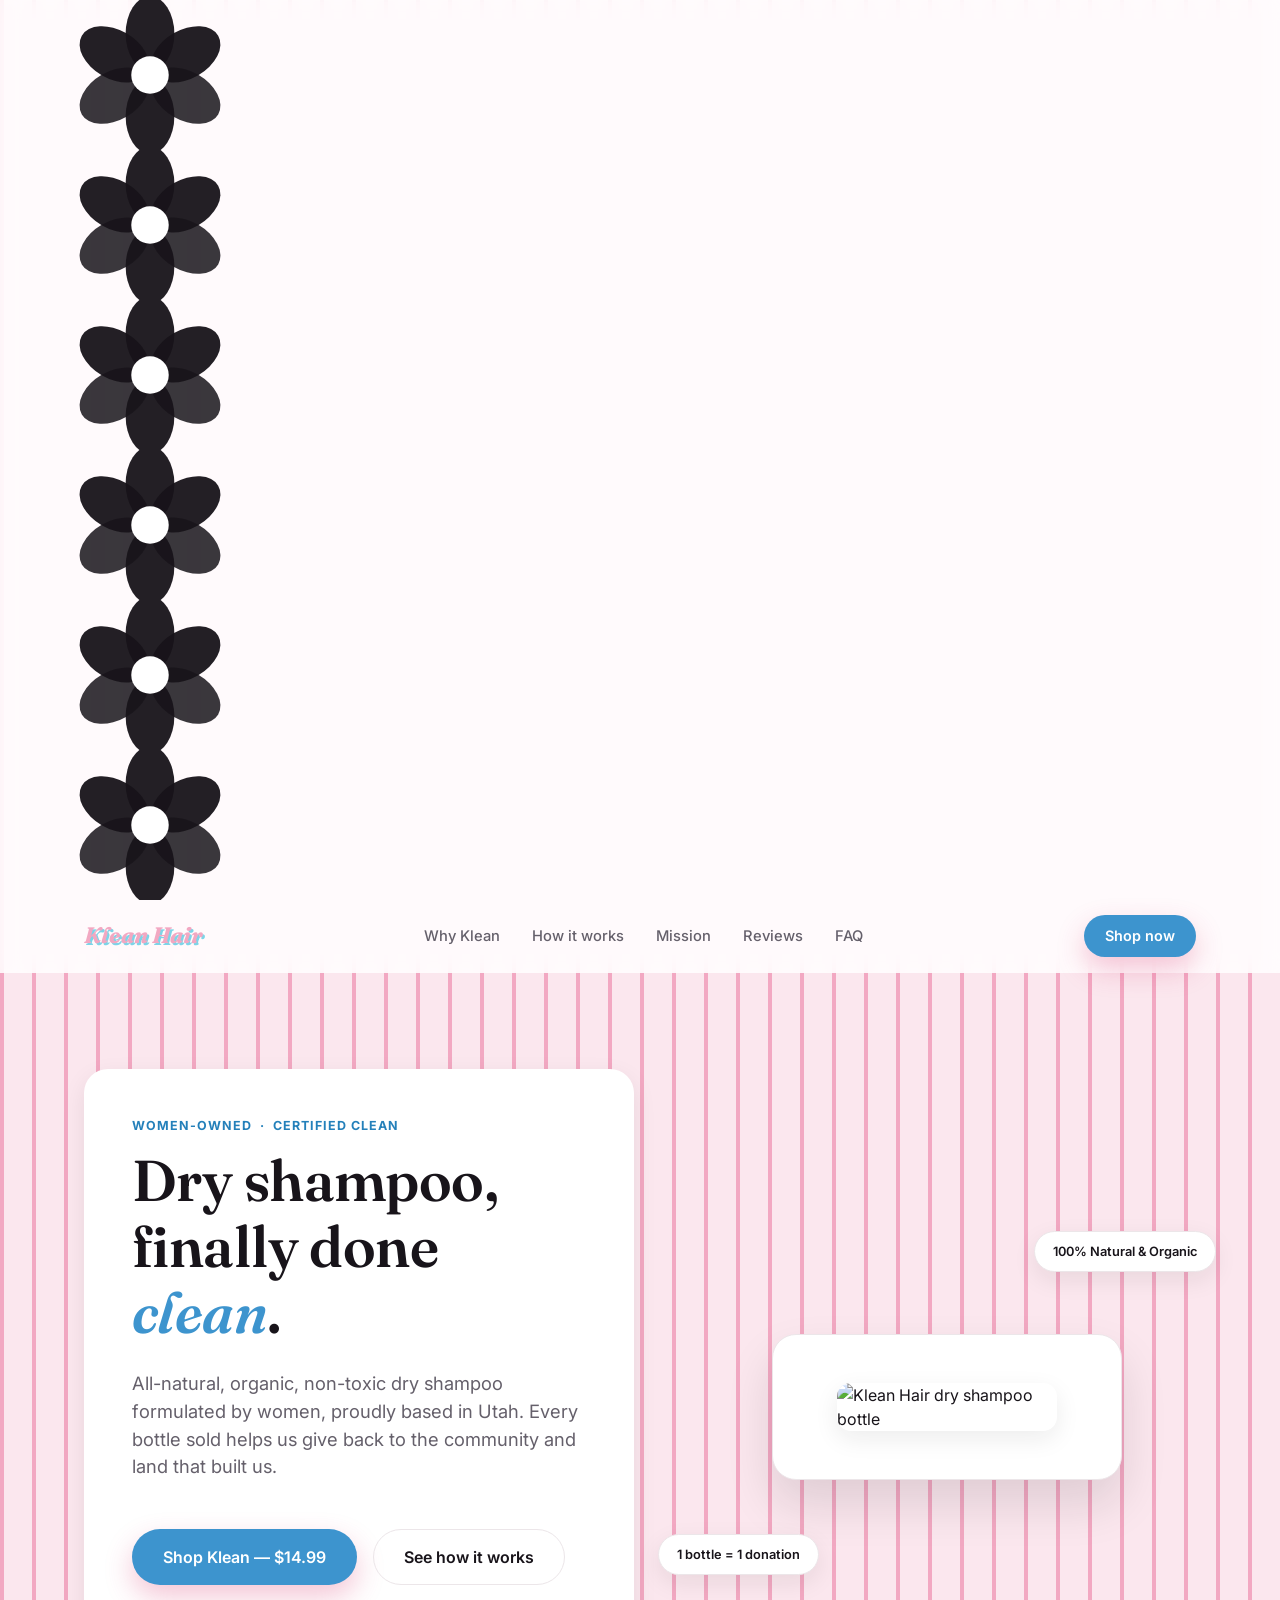
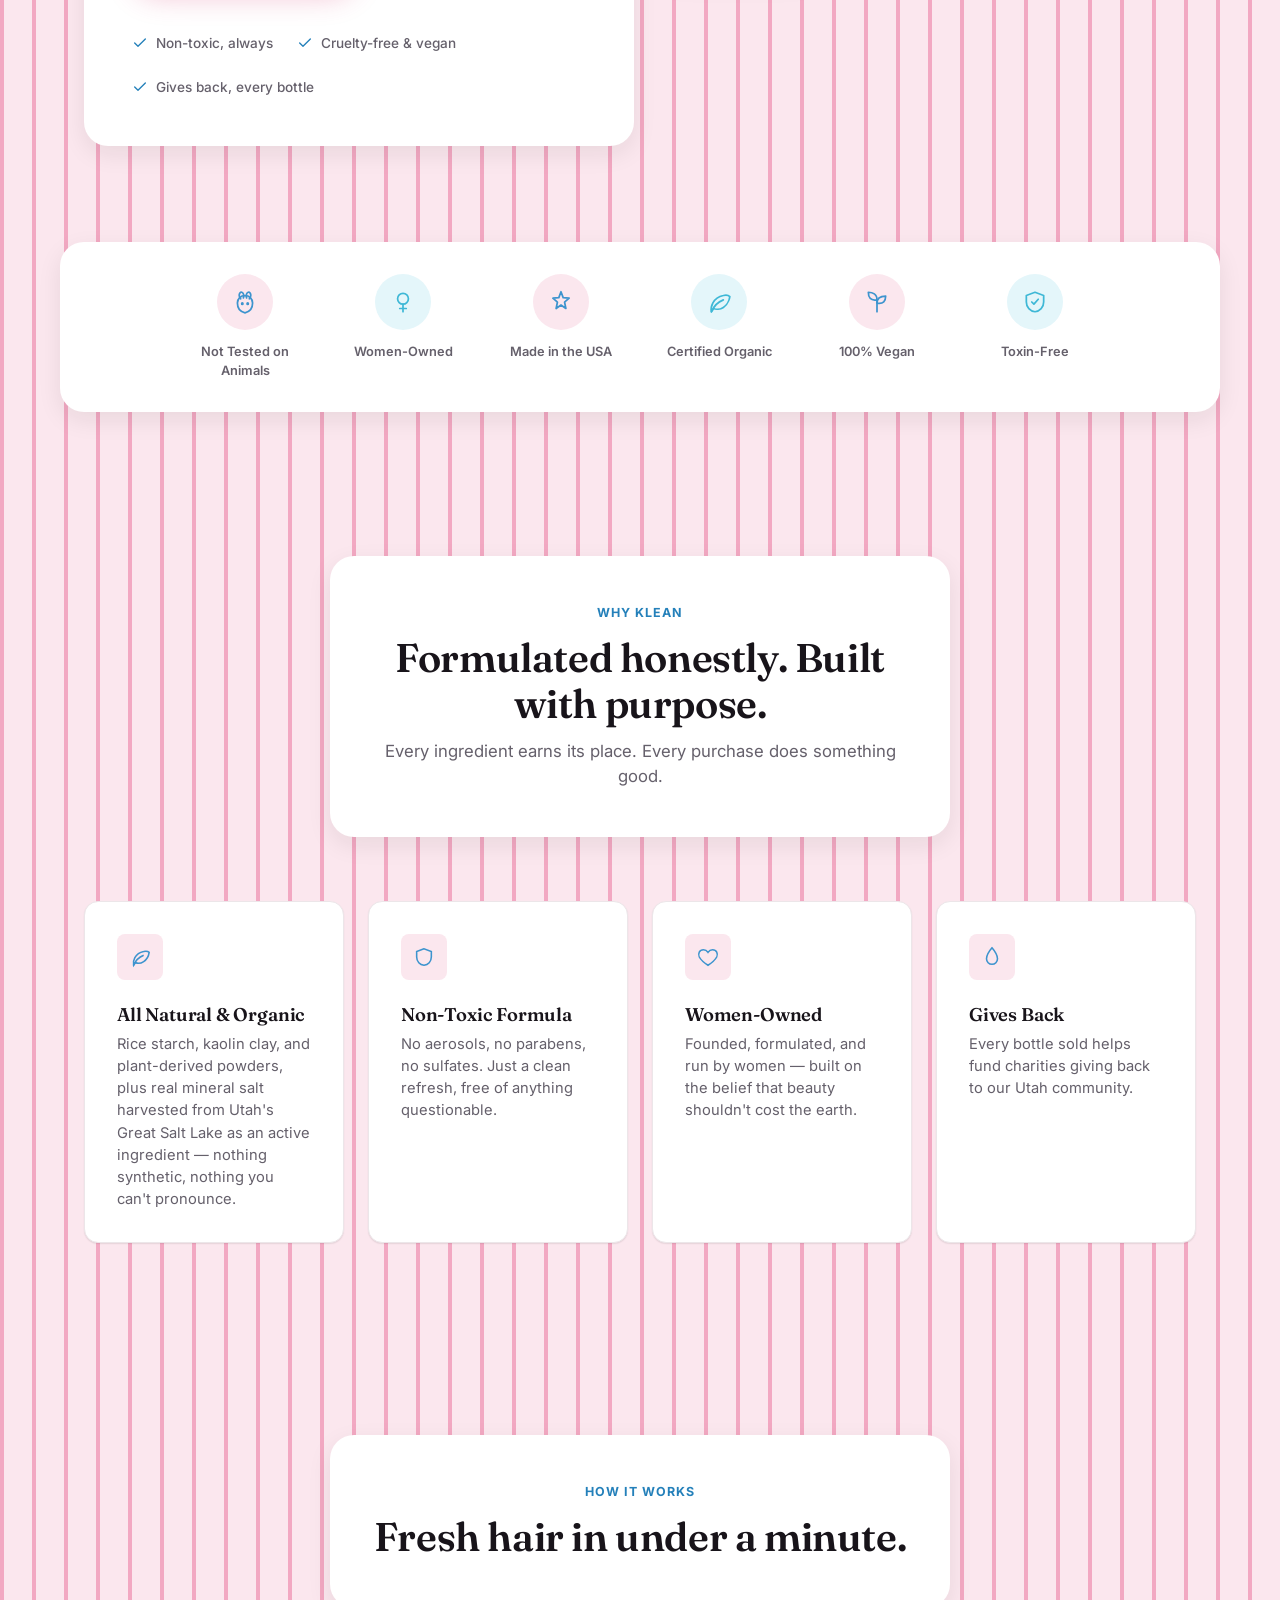
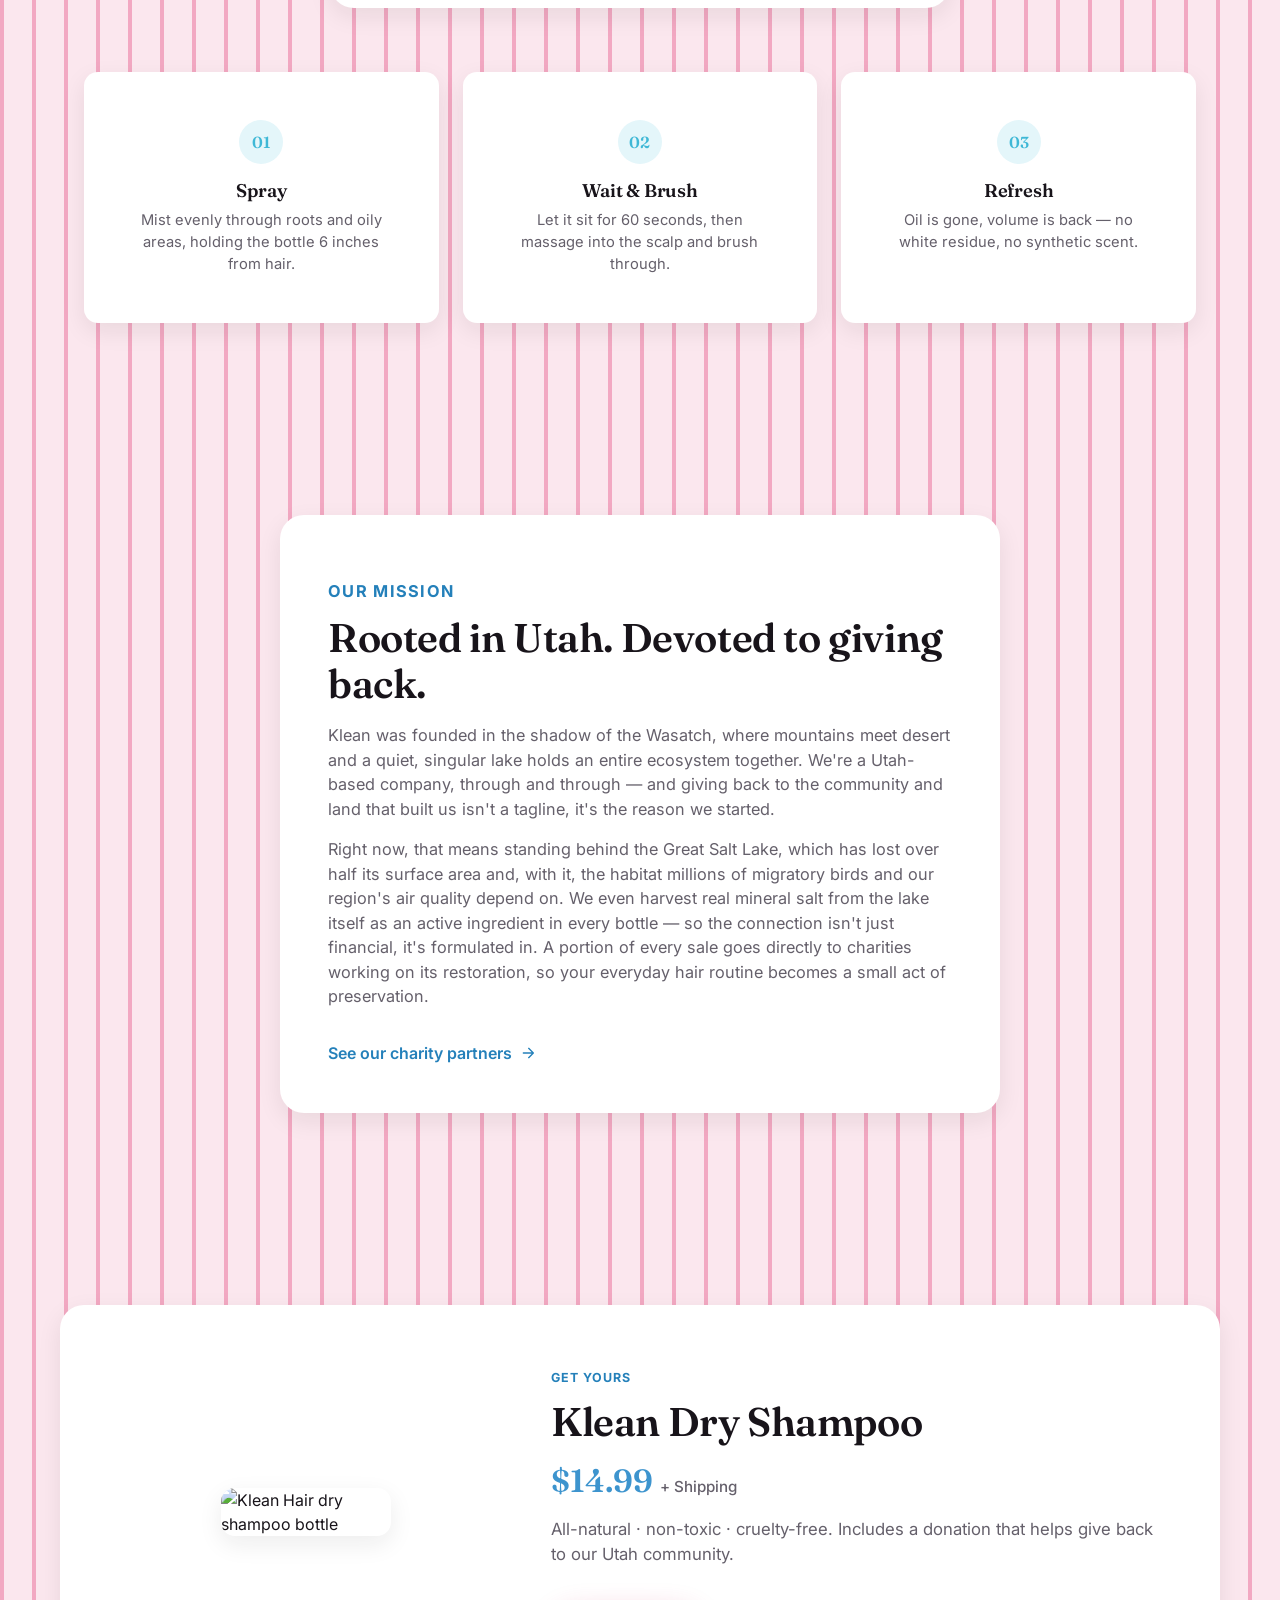
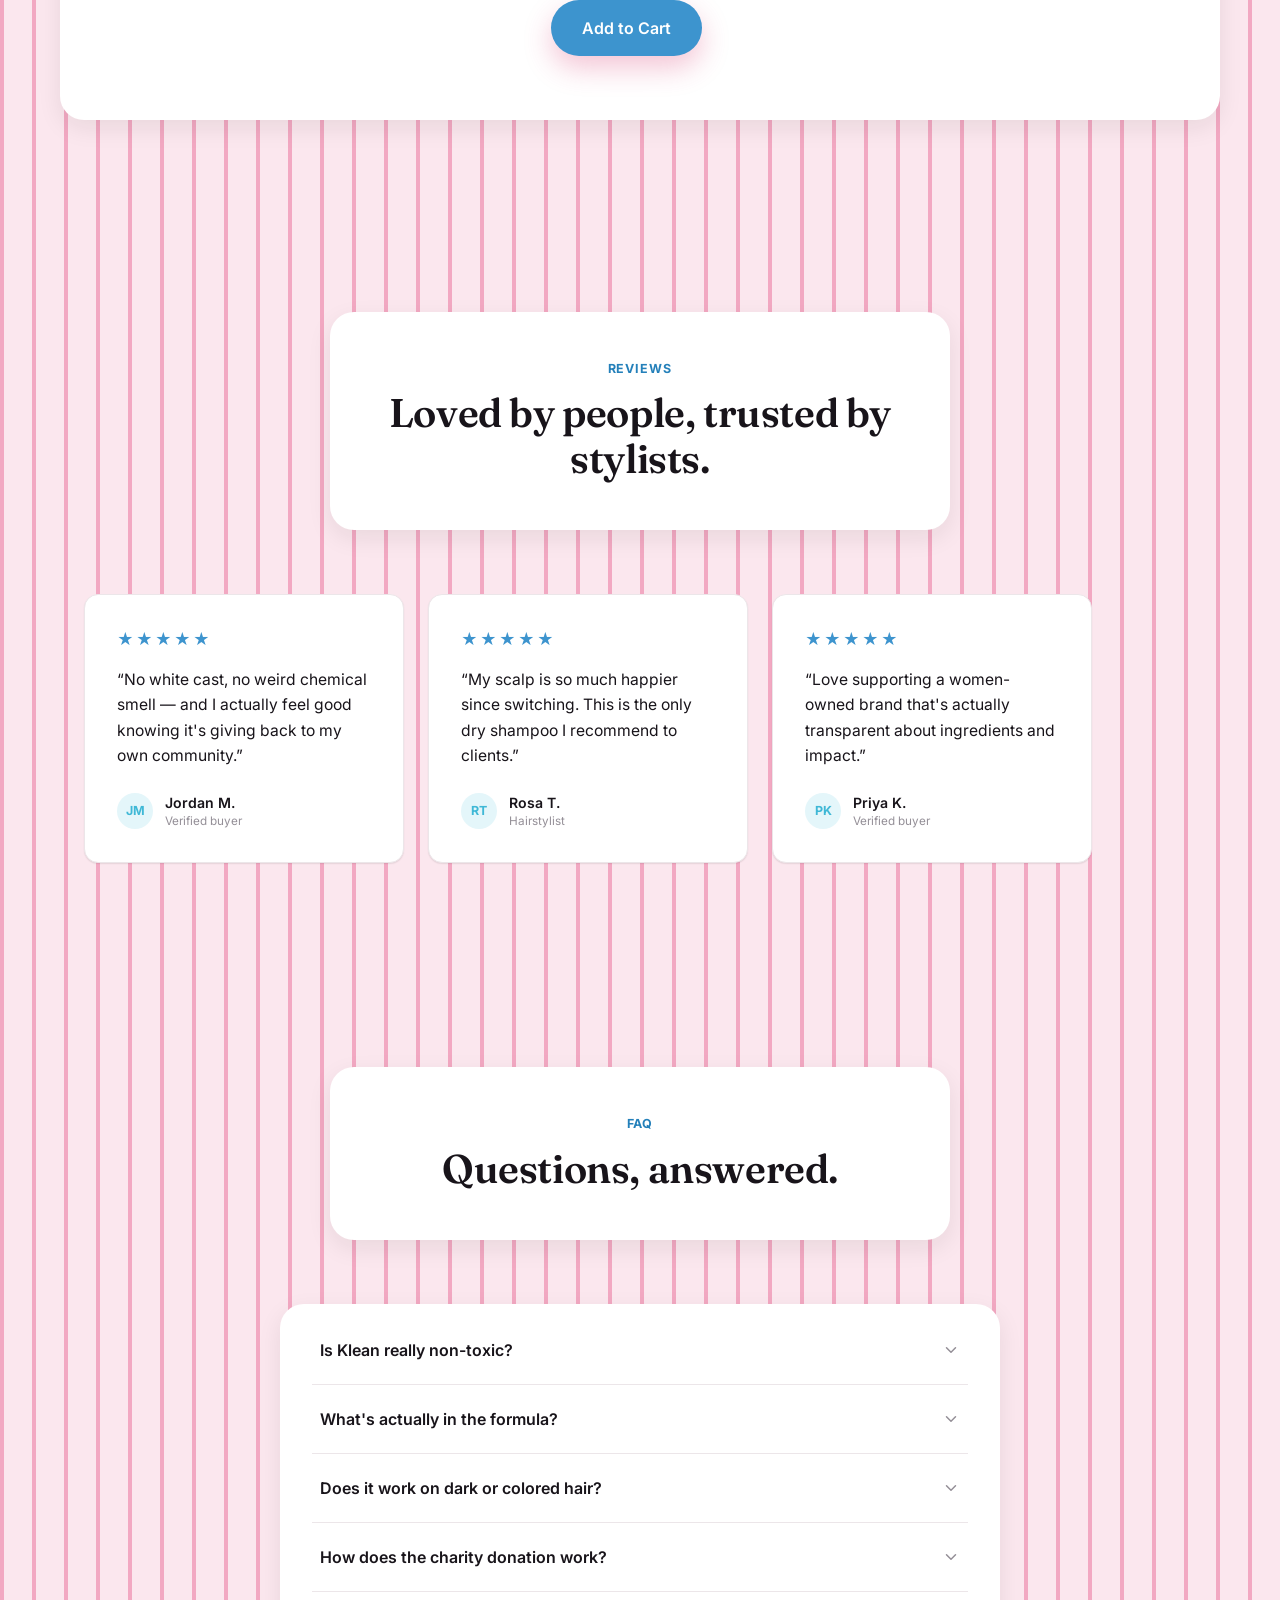
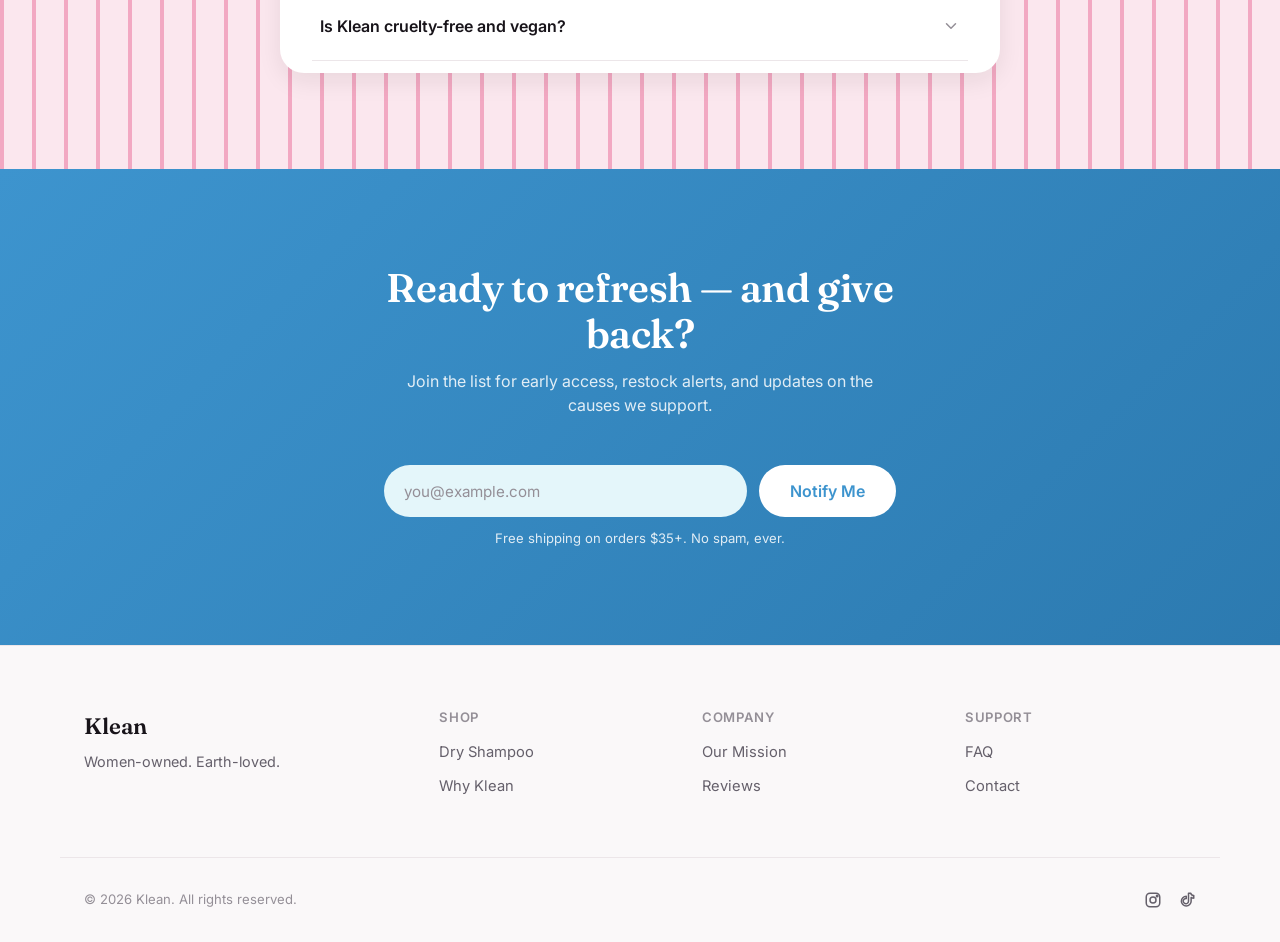
==== commit 914863a9: "Add cache-busting version query to CSS/JS links A user reported seeing a stale styles.css after the " ====
--- a/index.html
+++ b/index.html
@@ -8,14 +8,36 @@
 <link rel="preconnect" href="https://fonts.googleapis.com">
 <link rel="preconnect" href="https://fonts.gstatic.com" crossorigin>
 <link href="https://fonts.googleapis.com/css2?family=Inter:wght@400;500;600;700;800&family=Fraunces:ital,wght@0,500;0,600;1,500&display=swap" rel="stylesheet">
-<link rel="stylesheet" href="styles.css">
+<link rel="stylesheet" href="styles.css?v=2">
 <noscript><style>[data-reveal] { opacity: 1 !important; transform: none !important; }</style></noscript>
 </head>
 <body>
 
 <a class="skip-link" href="#main">Skip to content</a>
 
+<svg width="0" height="0" style="position:absolute" aria-hidden="true">
+  <symbol id="flower-shape" viewBox="0 0 40 40">
+    <g fill="currentColor">
+      <ellipse cx="20" cy="9" rx="6.5" ry="10" opacity="0.95"/>
+      <ellipse cx="20" cy="9" rx="6.5" ry="10" opacity="0.95" transform="rotate(60 20 20)"/>
+      <ellipse cx="20" cy="9" rx="6.5" ry="10" opacity="0.85" transform="rotate(120 20 20)"/>
+      <ellipse cx="20" cy="9" rx="6.5" ry="10" opacity="0.95" transform="rotate(180 20 20)"/>
+      <ellipse cx="20" cy="9" rx="6.5" ry="10" opacity="0.85" transform="rotate(240 20 20)"/>
+      <ellipse cx="20" cy="9" rx="6.5" ry="10" opacity="0.95" transform="rotate(300 20 20)"/>
+    </g>
+    <circle cx="20" cy="20" r="5" fill="var(--flower-center-color, #fff)"/>
+  </symbol>
+</svg>
+
 <header class="site-header">
+  <div class="header-flowers" aria-hidden="true">
+    <span class="header-flower hf-1 flower-pink" data-base="-12" data-spin="0.18"><svg><use href="#flower-shape"/></svg></span>
+    <span class="header-flower hf-2 flower-blue" data-base="20" data-spin="-0.26"><svg><use href="#flower-shape"/></svg></span>
+    <span class="header-flower hf-3 flower-pink" data-base="8" data-spin="0.3"><svg><use href="#flower-shape"/></svg></span>
+    <span class="header-flower hf-4 flower-blue" data-base="-18" data-spin="-0.16"><svg><use href="#flower-shape"/></svg></span>
+    <span class="header-flower hf-5 flower-pink" data-base="15" data-spin="0.24"><svg><use href="#flower-shape"/></svg></span>
+    <span class="header-flower hf-6 flower-blue" data-base="-25" data-spin="-0.32"><svg><use href="#flower-shape"/></svg></span>
+  </div>
   <div class="container nav-row">
     <a href="#top" class="logo logo-pop">Klean Hair</a>
 
@@ -354,6 +376,6 @@
   <svg class="icon" viewBox="0 0 24 24"><path d="M12 19V5M5 12l7-7 7 7"/></svg>
 </button>
 
-<script src="script.js"></script>
+<script src="script.js?v=2"></script>
 </body>
 </html>
--- a/styles.css
+++ b/styles.css
@@ -3,12 +3,15 @@
    ============================================ */
 :root {
   /* Color: 1 primary, 1 accent, neutrals */
-  --color-primary: #D6336C;
-  --color-primary-dark: #B3265A;
+  --color-primary: #2480BA;
+  --color-primary-dark: #1C6796;
+  --color-primary-light: #3D94CE;
+  --color-primary-light-dark: #2C7AB0;
   --color-primary-tint: #FBE7EE;
   --color-primary-stripe: #F2A8C2;
 
   --color-accent: #3FB8D6;
+  --color-accent-light: #7DD4E8;
   --color-accent-tint: #E4F6FA;
 
   --color-bg: #FFFFFF;
@@ -196,7 +199,7 @@
 
 em {
   font-style: italic;
-  color: var(--color-primary);
+  color: var(--color-primary-light);
 }
 
 .eyebrow {
@@ -241,12 +244,12 @@
 }
 
 .btn-primary {
-  background: var(--color-primary);
+  background: var(--color-primary-light);
   color: #fff;
   box-shadow: var(--shadow-primary);
 }
 .btn-primary:hover {
-  background: var(--color-primary-dark);
+  background: var(--color-primary-light-dark);
   transform: translateY(-1px);
 }
 .btn-primary:active { transform: translateY(0); }
@@ -257,8 +260,8 @@
   border-color: var(--color-border);
 }
 .btn-ghost:hover {
-  border-color: var(--color-primary);
-  color: var(--color-primary);
+  border-color: var(--color-primary-light);
+  color: var(--color-primary-light);
 }
 
 .btn-sm { padding: 9px 20px; font-size: 0.9rem; }
@@ -301,10 +304,10 @@
 }
 
 .logo-pop {
-  color: var(--color-primary);
+  color: var(--color-primary-stripe);
   font-weight: 700;
   font-style: italic;
-  text-shadow: 2px 2px 0 var(--color-accent);
+  text-shadow: 2px 2px 0 var(--color-accent-light);
   transition: transform var(--t-fast) var(--ease);
   display: inline-block;
 }
@@ -514,7 +517,7 @@
   height: 56px;
   border-radius: 50%;
   background: var(--color-primary-tint);
-  color: var(--color-primary);
+  color: var(--color-primary-light);
   display: flex;
   align-items: center;
   justify-content: center;
@@ -574,7 +577,7 @@
   height: 46px;
   border-radius: var(--radius-sm);
   background: var(--color-primary-tint);
-  color: var(--color-primary);
+  color: var(--color-primary-light);
   display: flex;
   align-items: center;
   justify-content: center;
@@ -690,7 +693,7 @@
   box-shadow: var(--shadow-sm);
 }
 
-.stars { color: var(--color-primary); letter-spacing: 2px; margin-bottom: var(--space-4); }
+.stars { color: var(--color-primary-light); letter-spacing: 2px; margin-bottom: var(--space-4); }
 
 blockquote {
   margin: 0 0 var(--space-5) 0;
@@ -746,7 +749,7 @@
   font-family: var(--font-display);
   font-size: 2rem;
   font-weight: 600;
-  color: var(--color-primary);
+  color: var(--color-primary-light);
   margin: var(--space-3) 0;
 }
 
@@ -792,7 +795,7 @@
 }
 
 .chevron { color: var(--color-text-faint); transition: transform var(--t-base) var(--ease); }
-.accordion-trigger[aria-expanded="true"] .chevron { transform: rotate(180deg); color: var(--color-primary); }
+.accordion-trigger[aria-expanded="true"] .chevron { transform: rotate(180deg); color: var(--color-primary-light); }
 
 .accordion-panel {
   max-height: 0;
@@ -809,7 +812,7 @@
    FINAL CTA
    ============================================ */
 .final-cta {
-  background: linear-gradient(135deg, var(--color-primary), var(--color-primary-dark));
+  background: linear-gradient(135deg, var(--color-primary-light), var(--color-primary-light-dark));
   color: #fff;
 }
 
@@ -835,14 +838,17 @@
   padding: 14px 20px;
   border-radius: var(--radius-full);
   border: none;
+  background: var(--color-accent-tint);
+  color: var(--color-text);
   font-size: 0.95rem;
   font-family: inherit;
 }
+.cta-form input::placeholder { color: var(--color-text-faint); }
 .cta-form input:focus-visible { outline: 2px solid #fff; outline-offset: 2px; }
 
 .final-cta .btn-primary {
   background: #fff;
-  color: var(--color-primary);
+  color: var(--color-primary-light);
   box-shadow: none;
 }
 .final-cta .btn-primary:hover { background: rgba(255,255,255,0.9); }
@@ -905,7 +911,7 @@
   color: var(--color-text-muted);
   transition: color var(--t-fast) var(--ease);
 }
-.footer-socials a:hover { color: var(--color-primary); }
+.footer-socials a:hover { color: var(--color-primary-light); }
 
 /* ============================================
    RESPONSIVE
@@ -977,7 +983,7 @@
   width: 48px;
   height: 48px;
   border-radius: 50%;
-  background: var(--color-primary);
+  background: var(--color-primary-light);
   color: #fff;
   border: none;
   display: flex;
@@ -997,7 +1003,7 @@
   pointer-events: auto;
 }
 .back-to-top:hover {
-  background: var(--color-primary-dark);
+  background: var(--color-primary-light-dark);
   transform: translateY(-3px);
 }
 .back-to-top .icon {
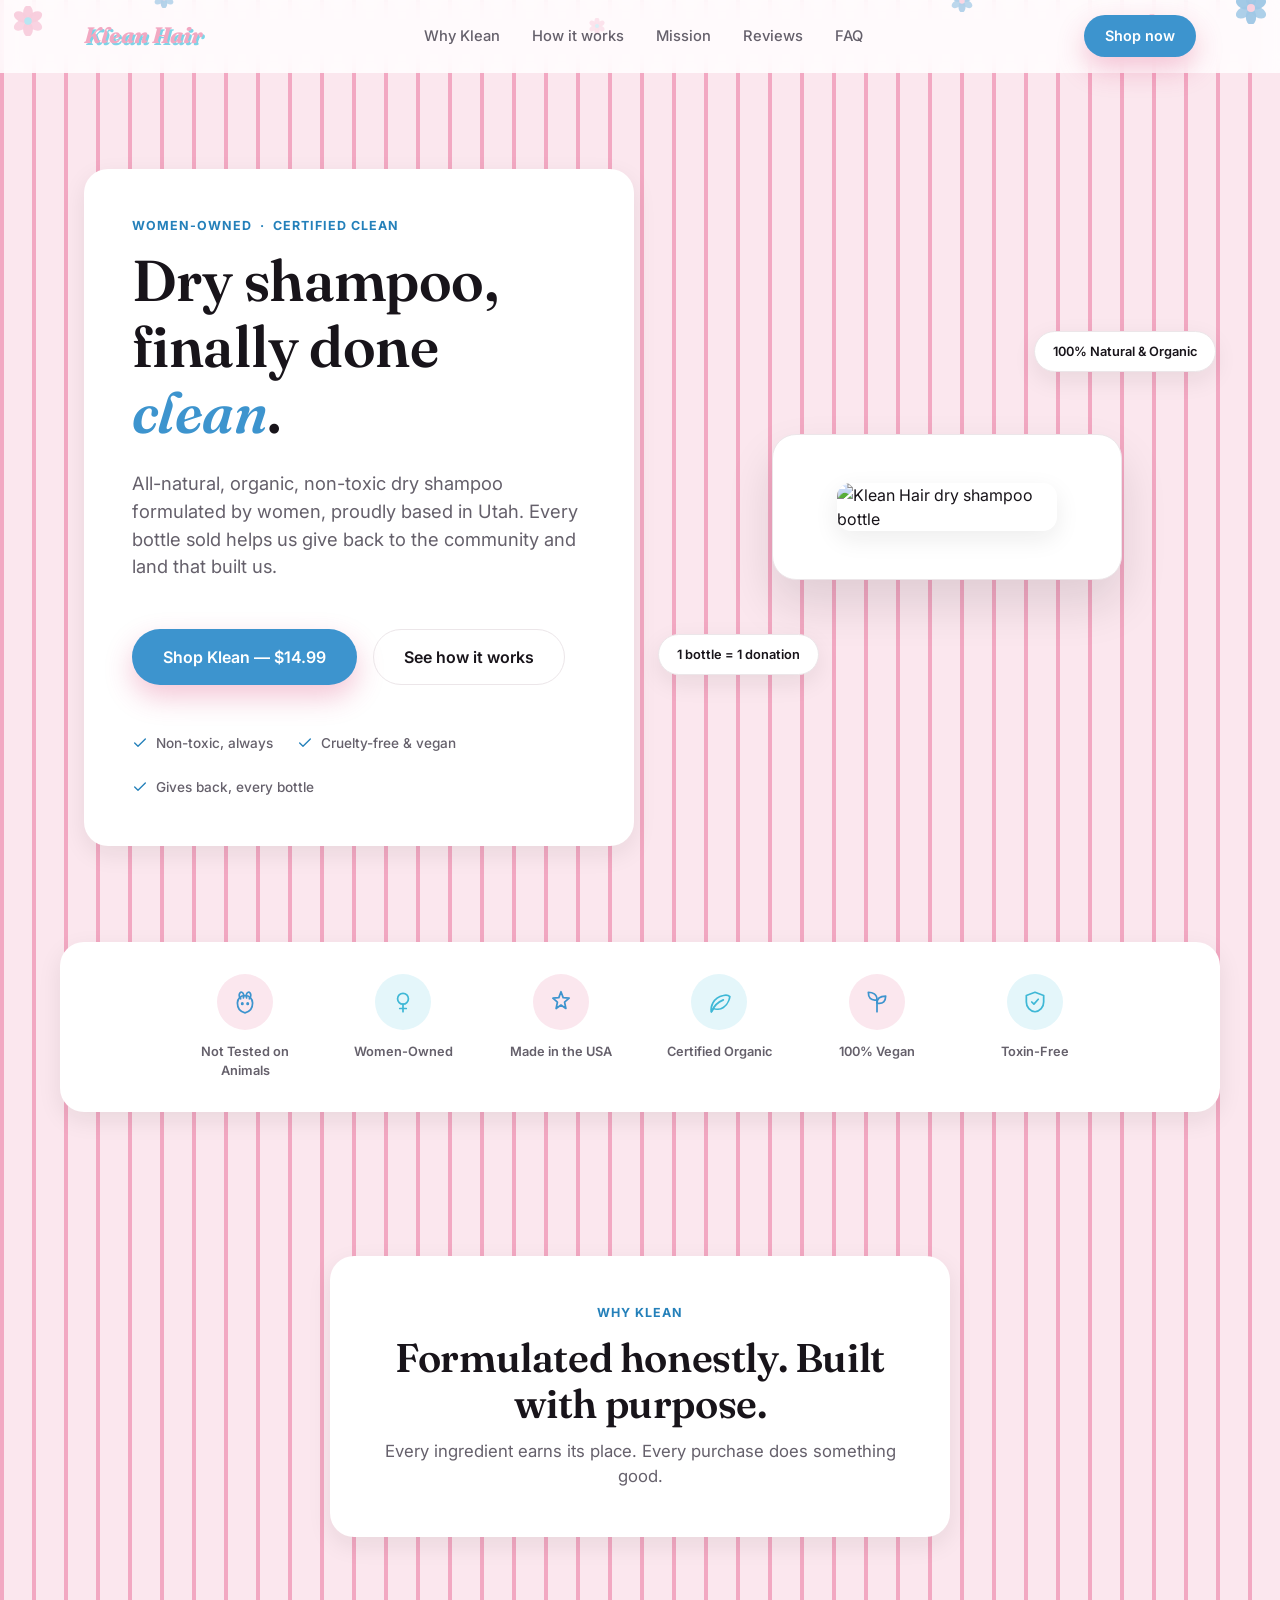
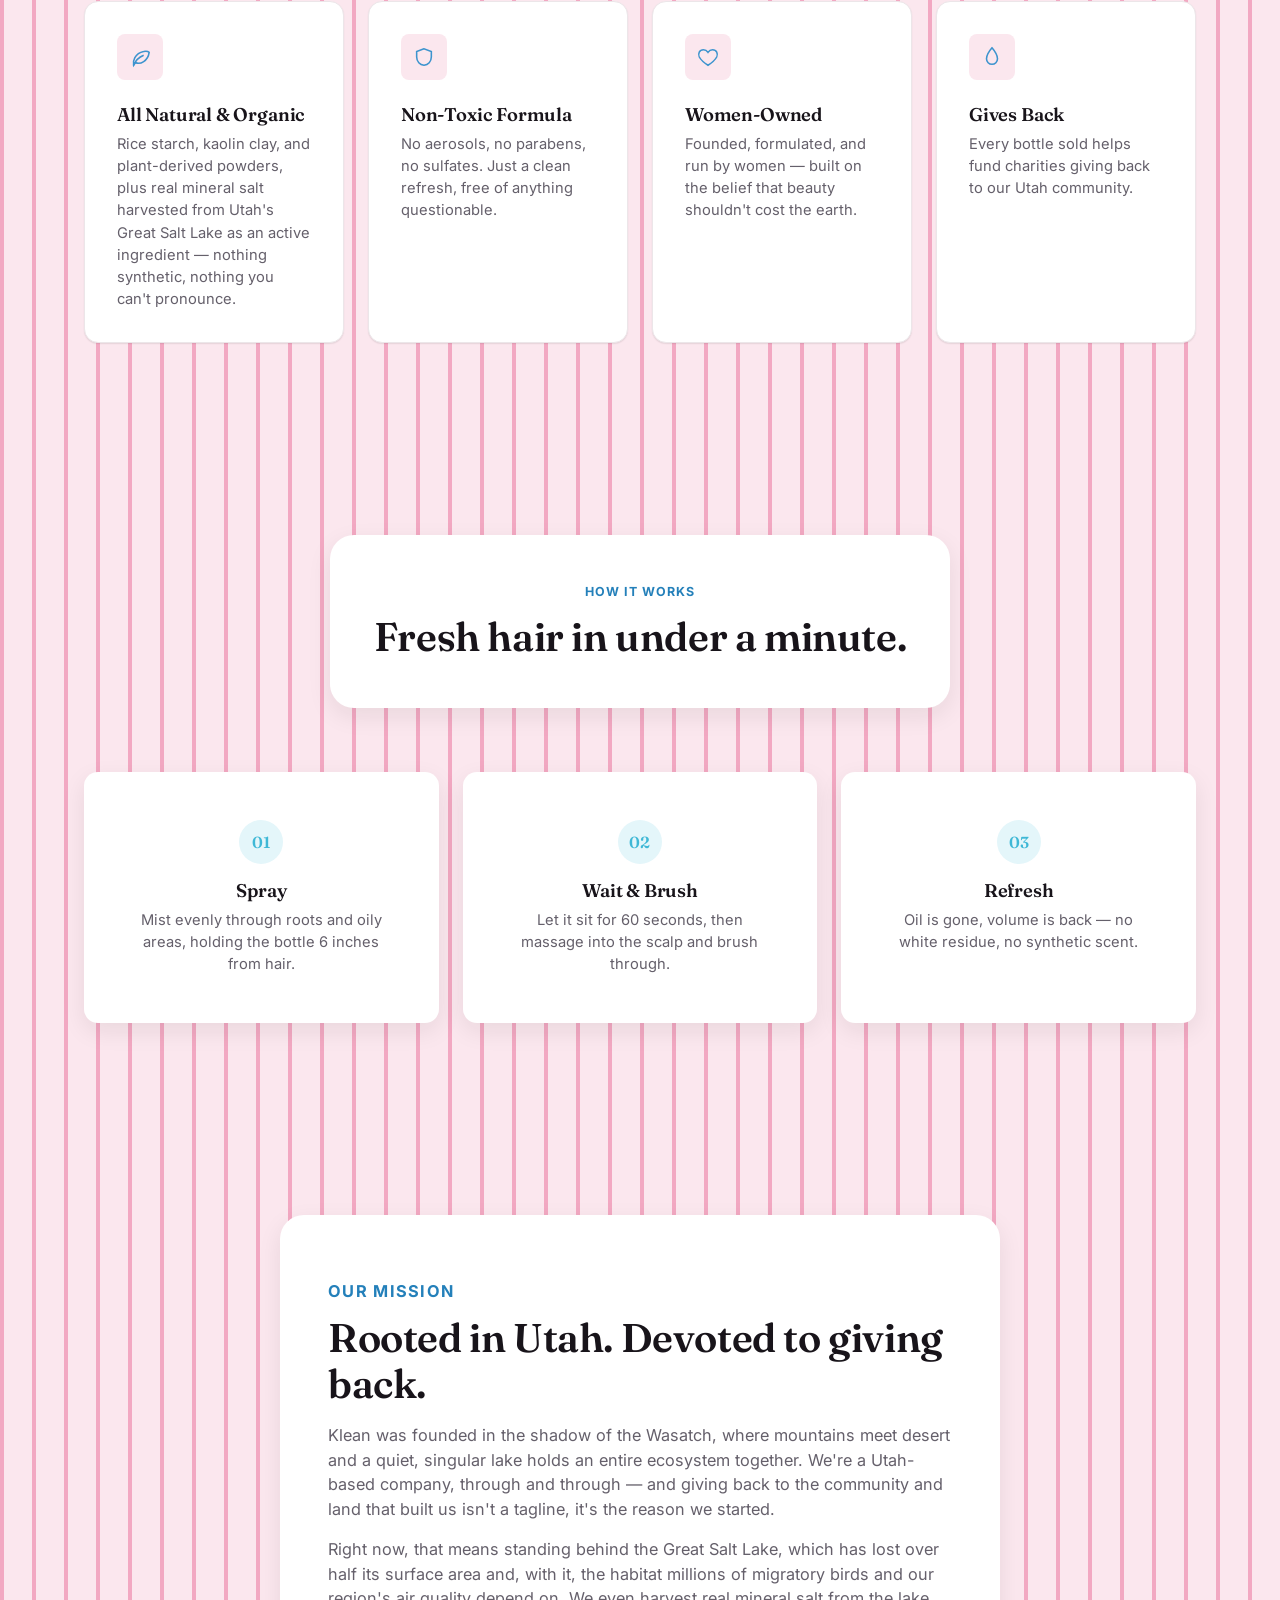
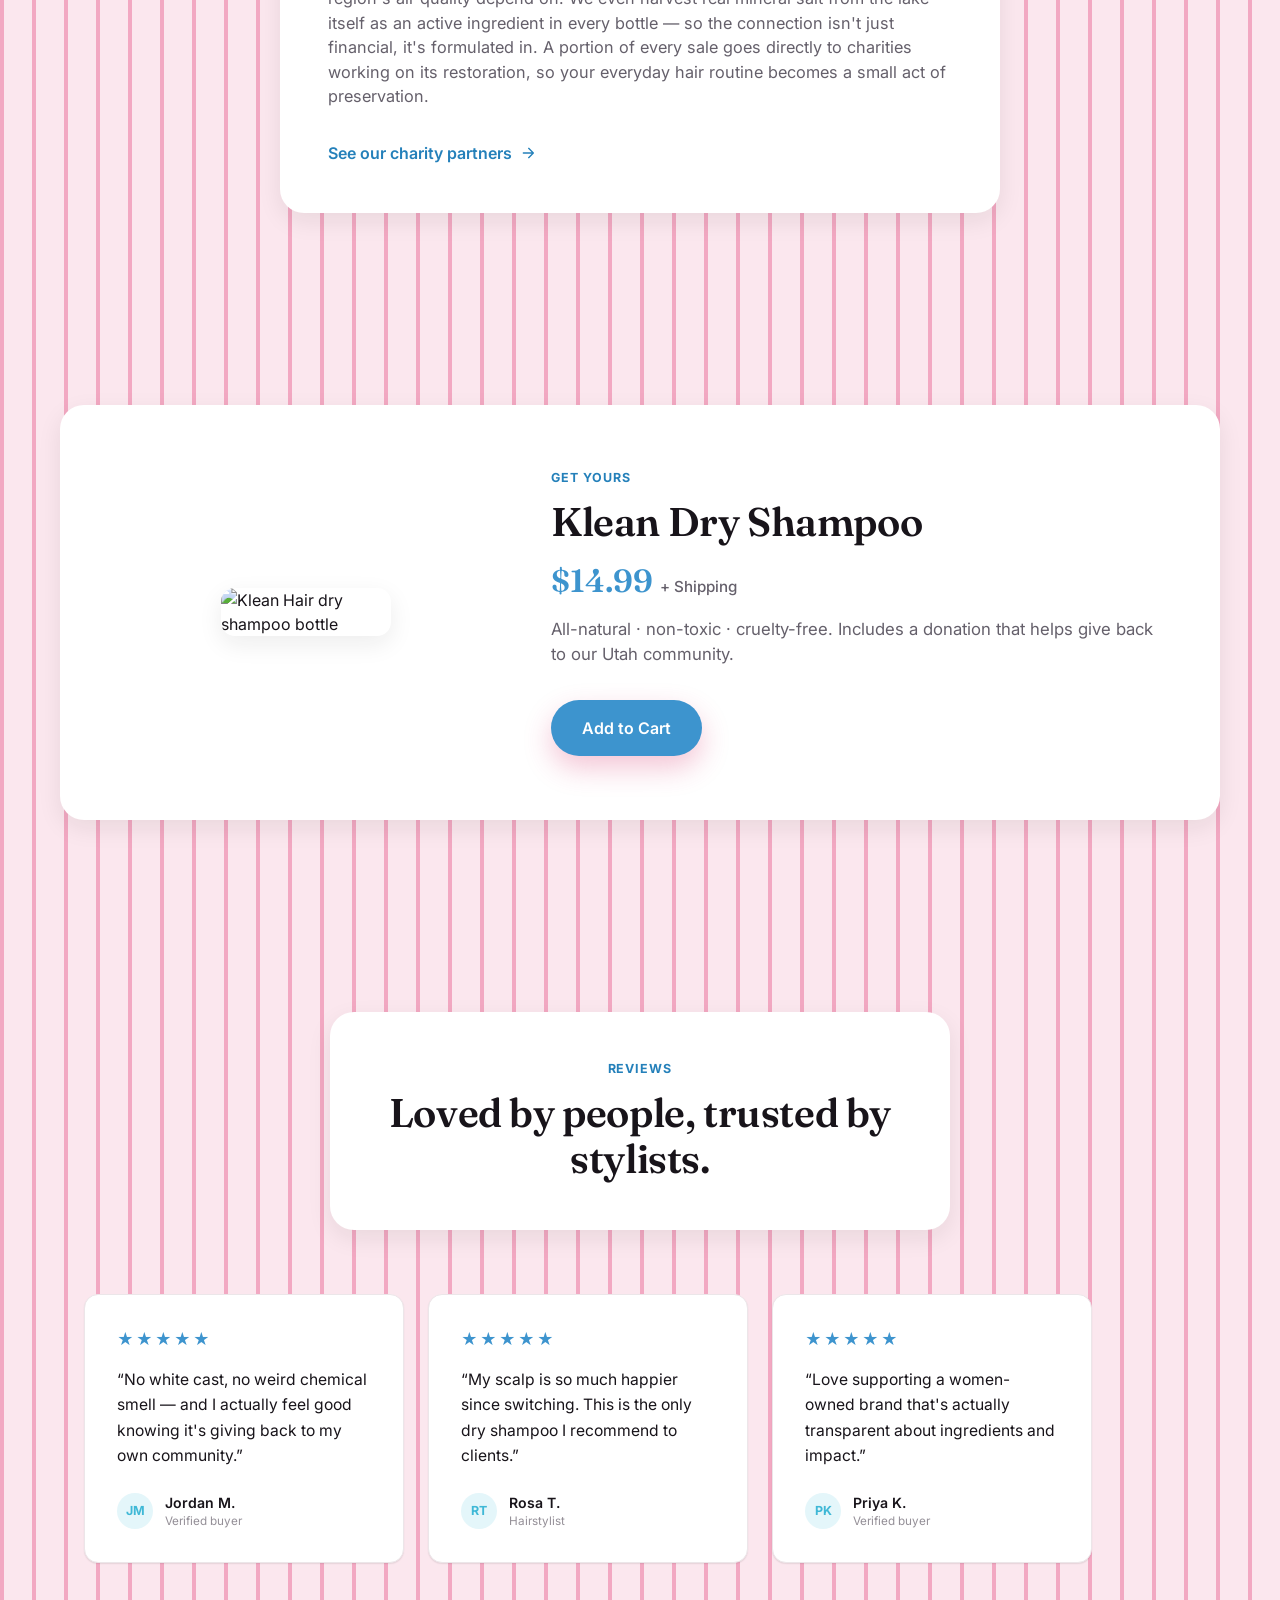
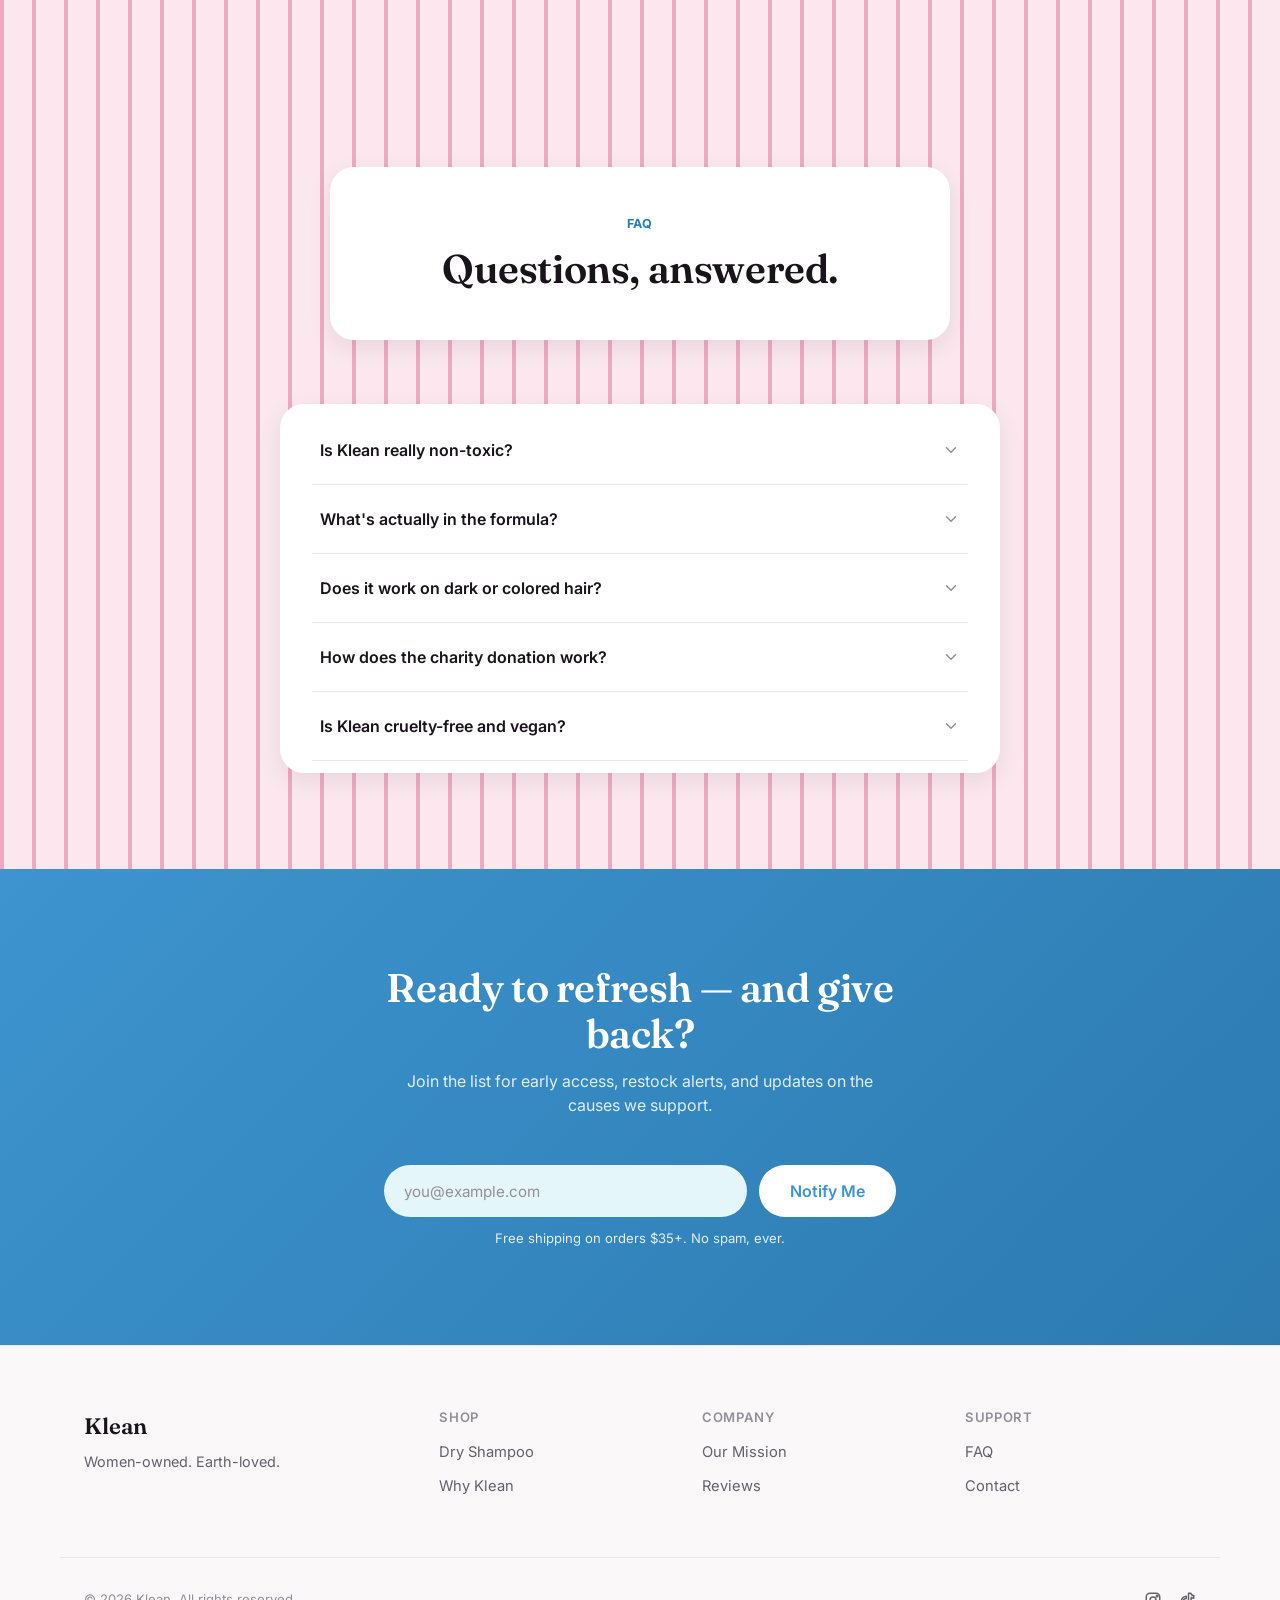
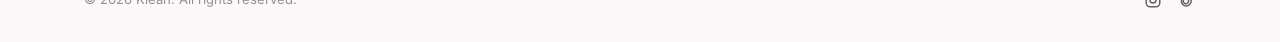
==== commit 990c5cf1: "Keep all header flowers contained, shrink the one under "Hair", bump cache version The flower under " ====
--- a/index.html
+++ b/index.html
@@ -8,7 +8,7 @@
 <link rel="preconnect" href="https://fonts.googleapis.com">
 <link rel="preconnect" href="https://fonts.gstatic.com" crossorigin>
 <link href="https://fonts.googleapis.com/css2?family=Inter:wght@400;500;600;700;800&family=Fraunces:ital,wght@0,500;0,600;1,500&display=swap" rel="stylesheet">
-<link rel="stylesheet" href="styles.css?v=2">
+<link rel="stylesheet" href="styles.css?v=3">
 <noscript><style>[data-reveal] { opacity: 1 !important; transform: none !important; }</style></noscript>
 </head>
 <body>
@@ -37,6 +37,7 @@
     <span class="header-flower hf-4 flower-blue" data-base="-18" data-spin="-0.16"><svg><use href="#flower-shape"/></svg></span>
     <span class="header-flower hf-5 flower-pink" data-base="15" data-spin="0.24"><svg><use href="#flower-shape"/></svg></span>
     <span class="header-flower hf-6 flower-blue" data-base="-25" data-spin="-0.32"><svg><use href="#flower-shape"/></svg></span>
+    <span class="header-flower hf-7 flower-blue" data-base="10" data-spin="0.22"><svg><use href="#flower-shape"/></svg></span>
   </div>
   <div class="container nav-row">
     <a href="#top" class="logo logo-pop">Klean Hair</a>
@@ -376,6 +377,6 @@
   <svg class="icon" viewBox="0 0 24 24"><path d="M12 19V5M5 12l7-7 7 7"/></svg>
 </button>
 
-<script src="script.js?v=2"></script>
+<script src="script.js?v=3"></script>
 </body>
 </html>
--- a/styles.css
+++ b/styles.css
@@ -285,6 +285,8 @@
 }
 
 .nav-row {
+  position: relative;
+  z-index: 2;
   display: flex;
   align-items: center;
   justify-content: space-between;
@@ -293,6 +295,63 @@
 }
 .site-header.scrolled .nav-row {
   height: 62px;
+}
+
+/* ============================================
+   HEADER FLOWER CLIPART
+   ============================================ */
+.header-flowers {
+  position: absolute;
+  inset: 0;
+  z-index: 1;
+  pointer-events: none;
+  overflow: visible;
+}
+
+.header-flower {
+  position: absolute;
+  display: block;
+  aspect-ratio: 1 / 1;
+  will-change: transform;
+}
+.header-flower svg {
+  width: 100%;
+  height: 100%;
+  display: block;
+}
+
+.flower-pink { color: var(--color-primary-stripe); --flower-center-color: var(--color-accent-light); }
+.flower-blue { color: var(--color-primary-light); --flower-center-color: var(--color-primary-stripe); }
+
+.hf-1 { top: 6px;   left: 1%;   width: 30px; opacity: 0.55; }
+.hf-2 { top: -12px; left: 12%;  width: 20px; opacity: 0.4; }
+.hf-3 { top: 18px;  left: 46%;  width: 16px; opacity: 0.3; }
+.hf-4 { top: -10px; right: 24%; width: 22px; opacity: 0.4; }
+.hf-5 { top: 14px;  right: 9%;  width: 26px; opacity: 0.5; }
+.hf-6 { top: -8px;  right: 1%;  width: 32px; opacity: 0.5; }
+.hf-7 { display: none; }
+
+@media (max-width: 980px) {
+  .hf-3, .hf-4 { display: none; }
+}
+@media (max-width: 720px) {
+  /* Nav links collapse behind the hamburger here, freeing the center
+     of the bar — keep a small, curated set clear of the logo and
+     toggle button instead of hiding flowers entirely. The left/right
+     gutters are a fixed 24px (the container padding) at every mobile
+     width, so fixed-px offsets here stay clear of the logo and the
+     toggle button reliably instead of drifting with percentages. */
+  .hf-2, .hf-4, .hf-5 { display: none; }
+  .hf-1 { top: 4px; left: 4px; right: auto; width: 16px; }
+  .hf-3 { display: block; top: 22px; left: 58%; width: 18px; }
+  .hf-6 { top: 10px; right: 2px; left: auto; width: 12px; }
+  .hf-7 {
+    display: block;
+    top: 42px;
+    left: 85px;
+    width: 13px;
+    opacity: 0.45;
+  }
 }
 
 .logo {
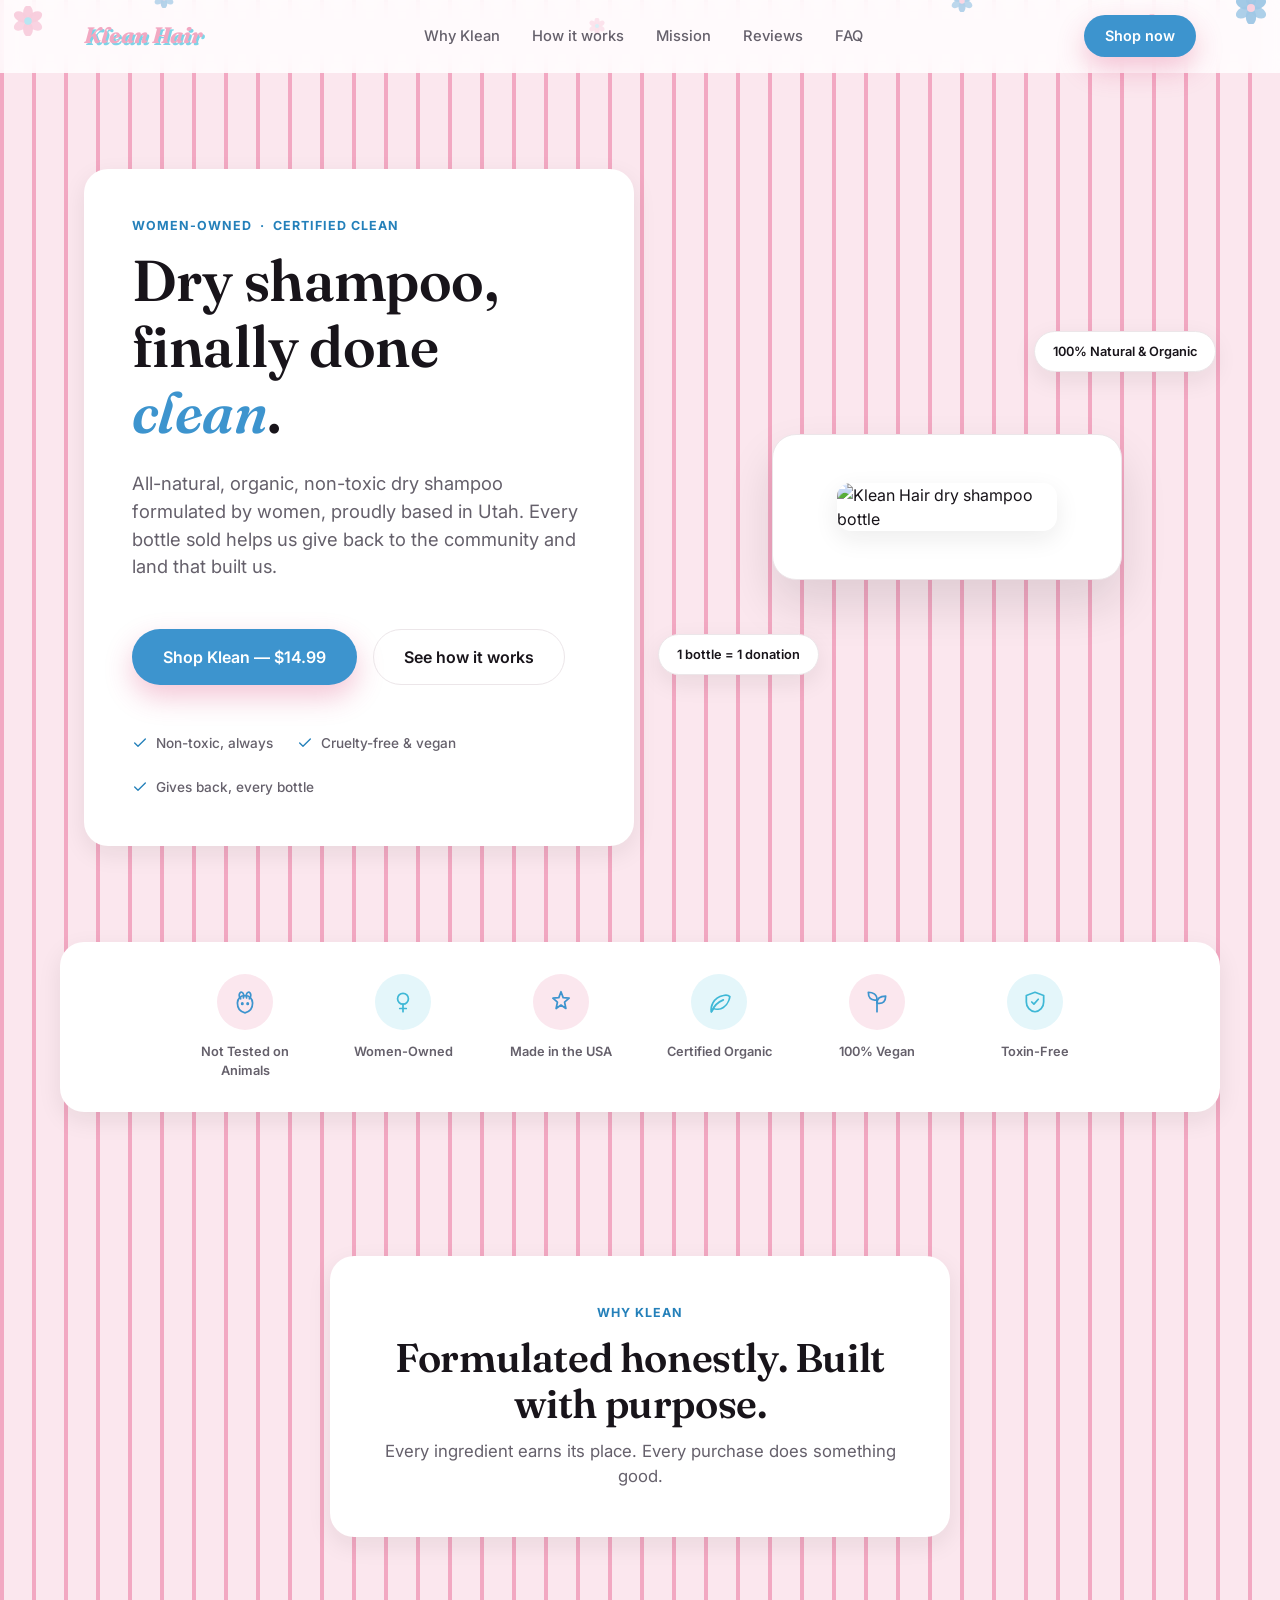
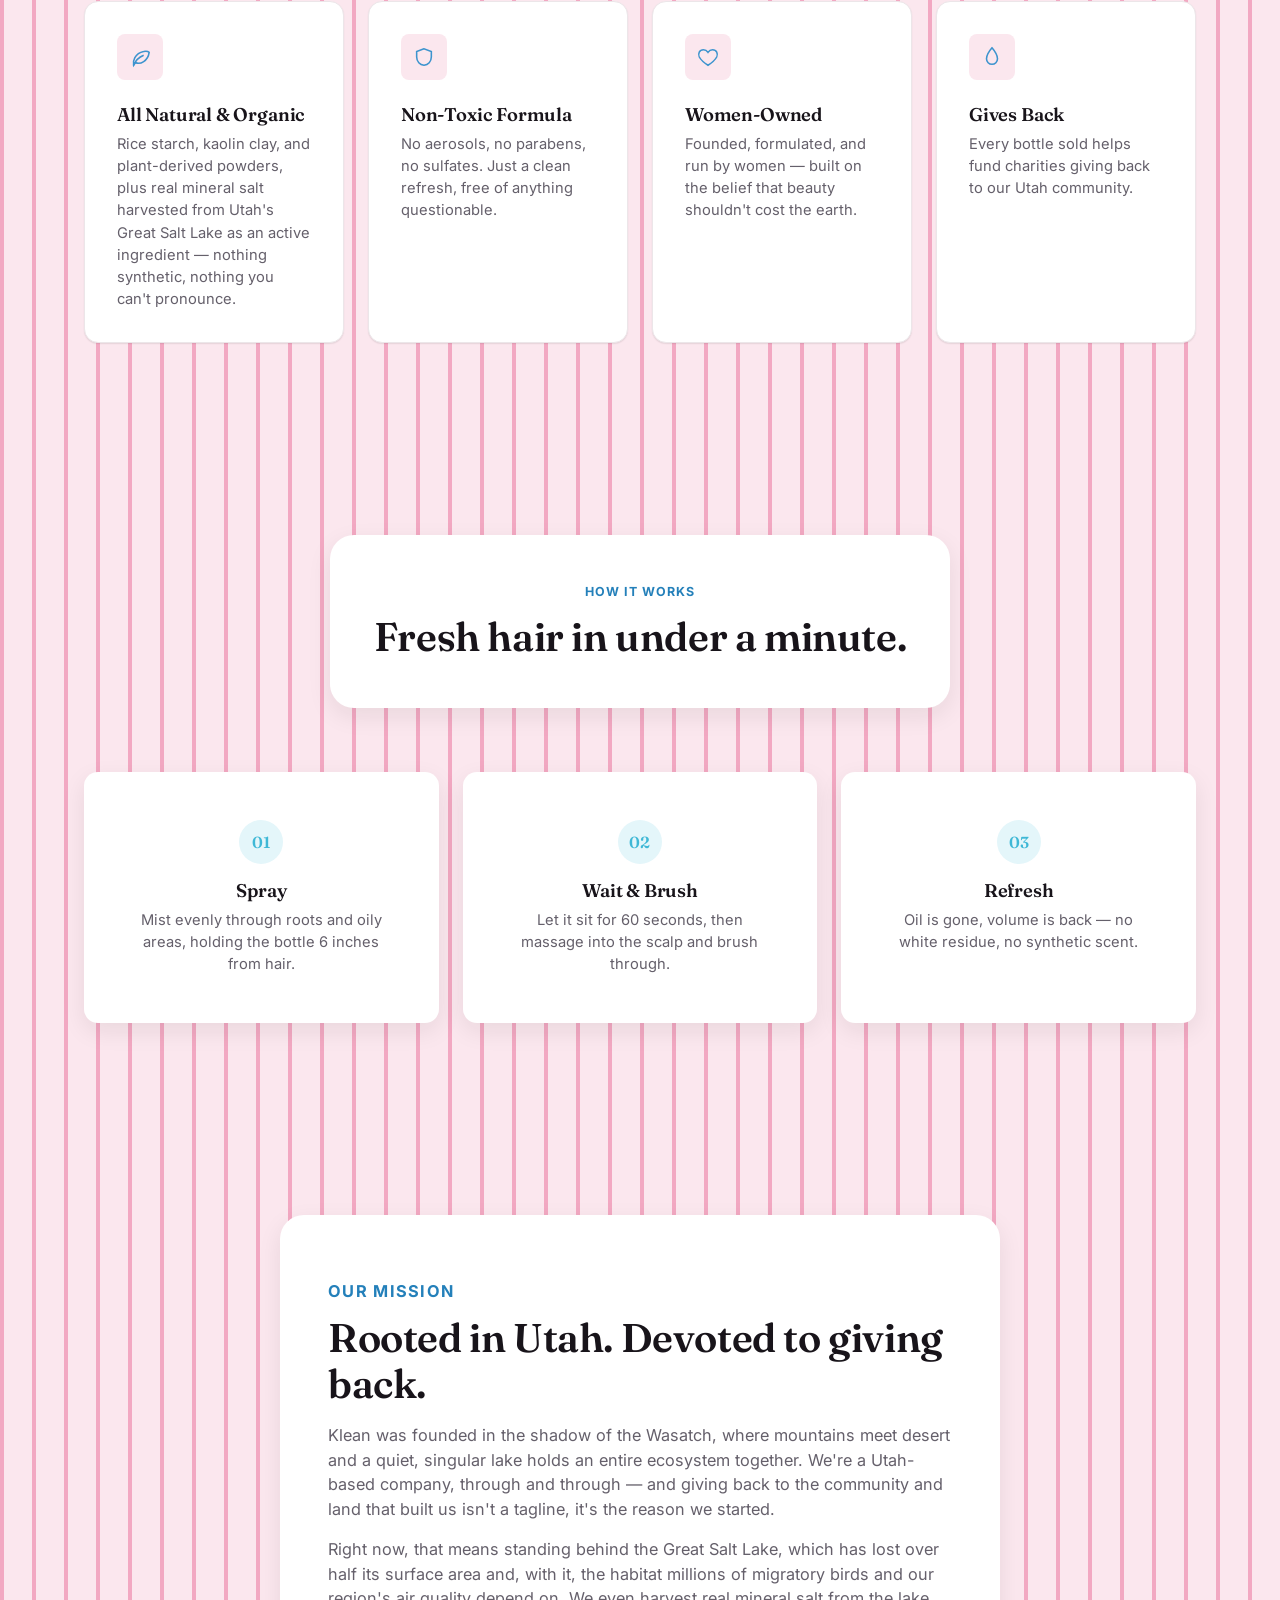
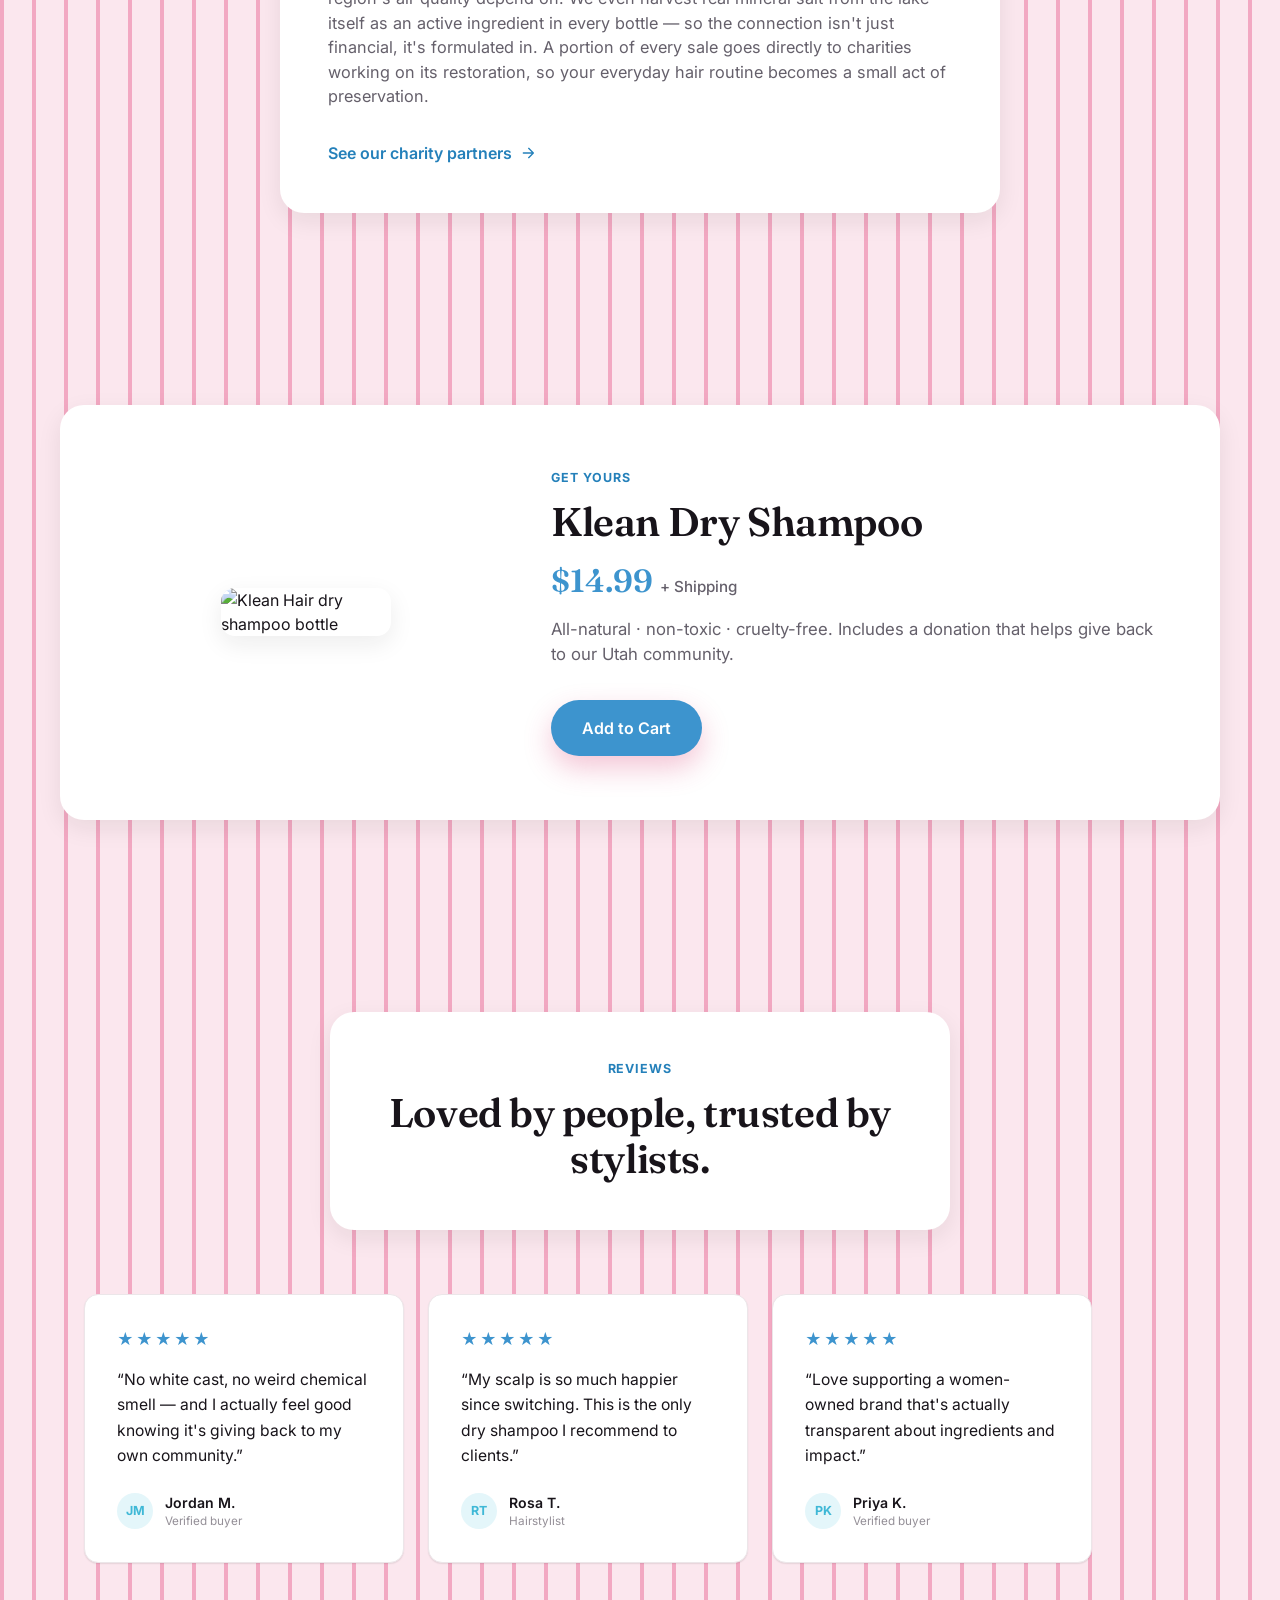
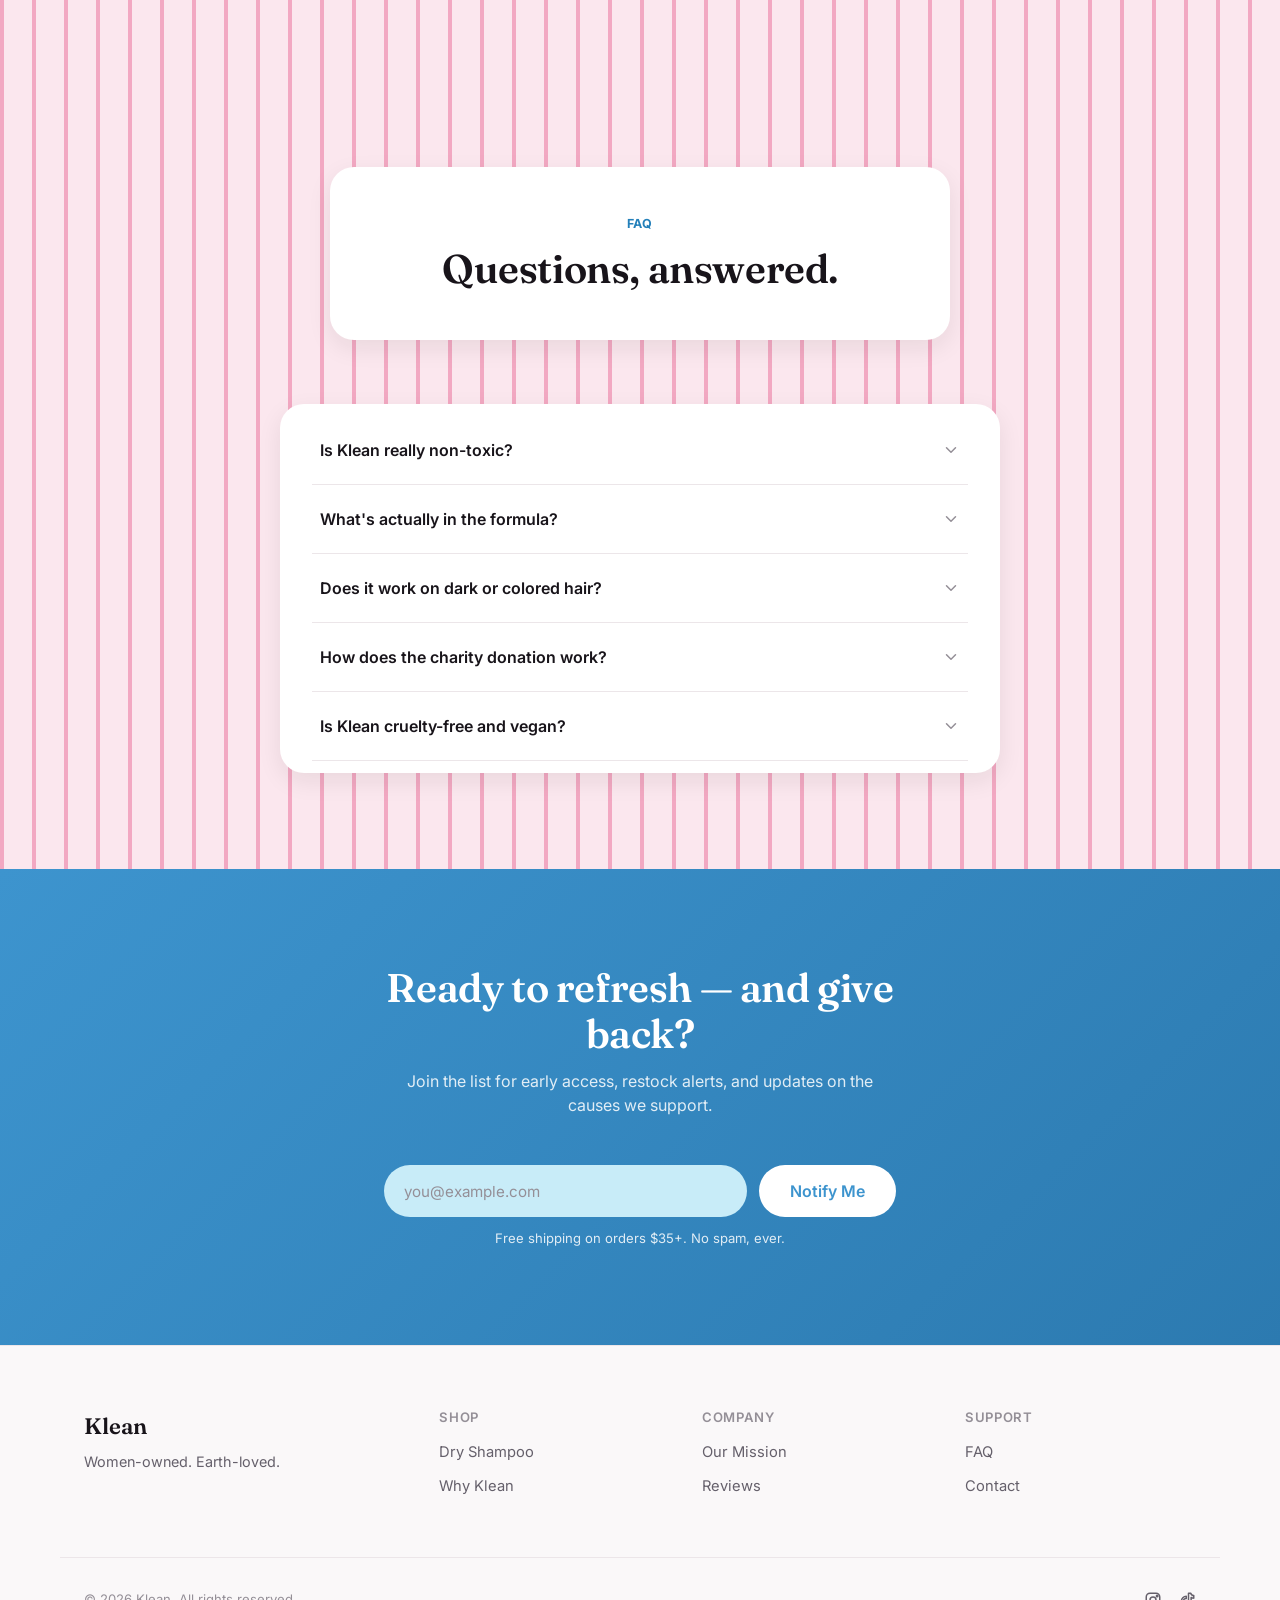
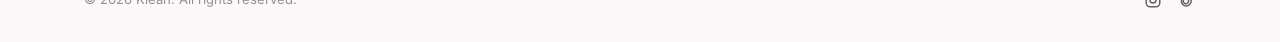
==== commit ec309426: "Make the email signup input more visibly light blue Gave the final CTA's email field its own light b" ====
--- a/index.html
+++ b/index.html
@@ -8,7 +8,7 @@
 <link rel="preconnect" href="https://fonts.googleapis.com">
 <link rel="preconnect" href="https://fonts.gstatic.com" crossorigin>
 <link href="https://fonts.googleapis.com/css2?family=Inter:wght@400;500;600;700;800&family=Fraunces:ital,wght@0,500;0,600;1,500&display=swap" rel="stylesheet">
-<link rel="stylesheet" href="styles.css?v=3">
+<link rel="stylesheet" href="styles.css?v=4">
 <noscript><style>[data-reveal] { opacity: 1 !important; transform: none !important; }</style></noscript>
 </head>
 <body>
@@ -377,6 +377,6 @@
   <svg class="icon" viewBox="0 0 24 24"><path d="M12 19V5M5 12l7-7 7 7"/></svg>
 </button>
 
-<script src="script.js?v=3"></script>
+<script src="script.js?v=4"></script>
 </body>
 </html>
--- a/styles.css
+++ b/styles.css
@@ -897,7 +897,7 @@
   padding: 14px 20px;
   border-radius: var(--radius-full);
   border: none;
-  background: var(--color-accent-tint);
+  background: #C8ECF8;
   color: var(--color-text);
   font-size: 0.95rem;
   font-family: inherit;
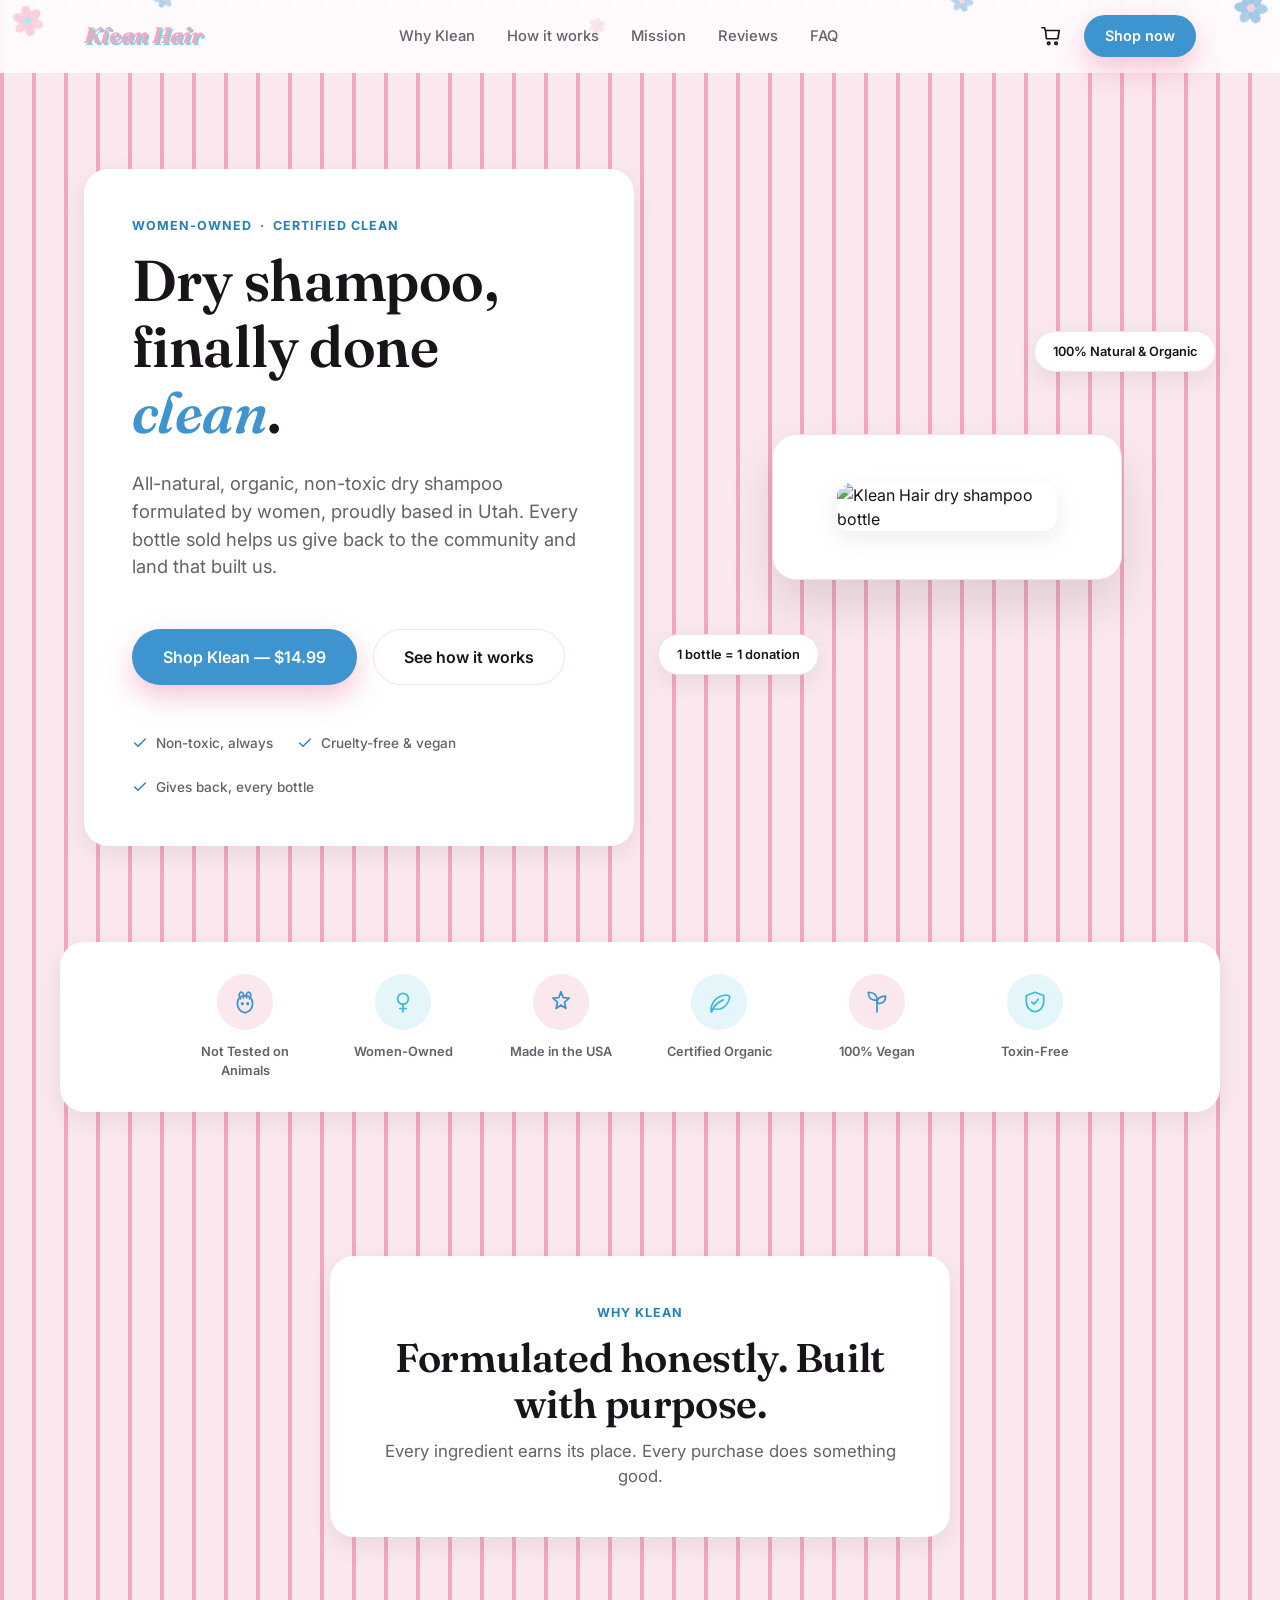
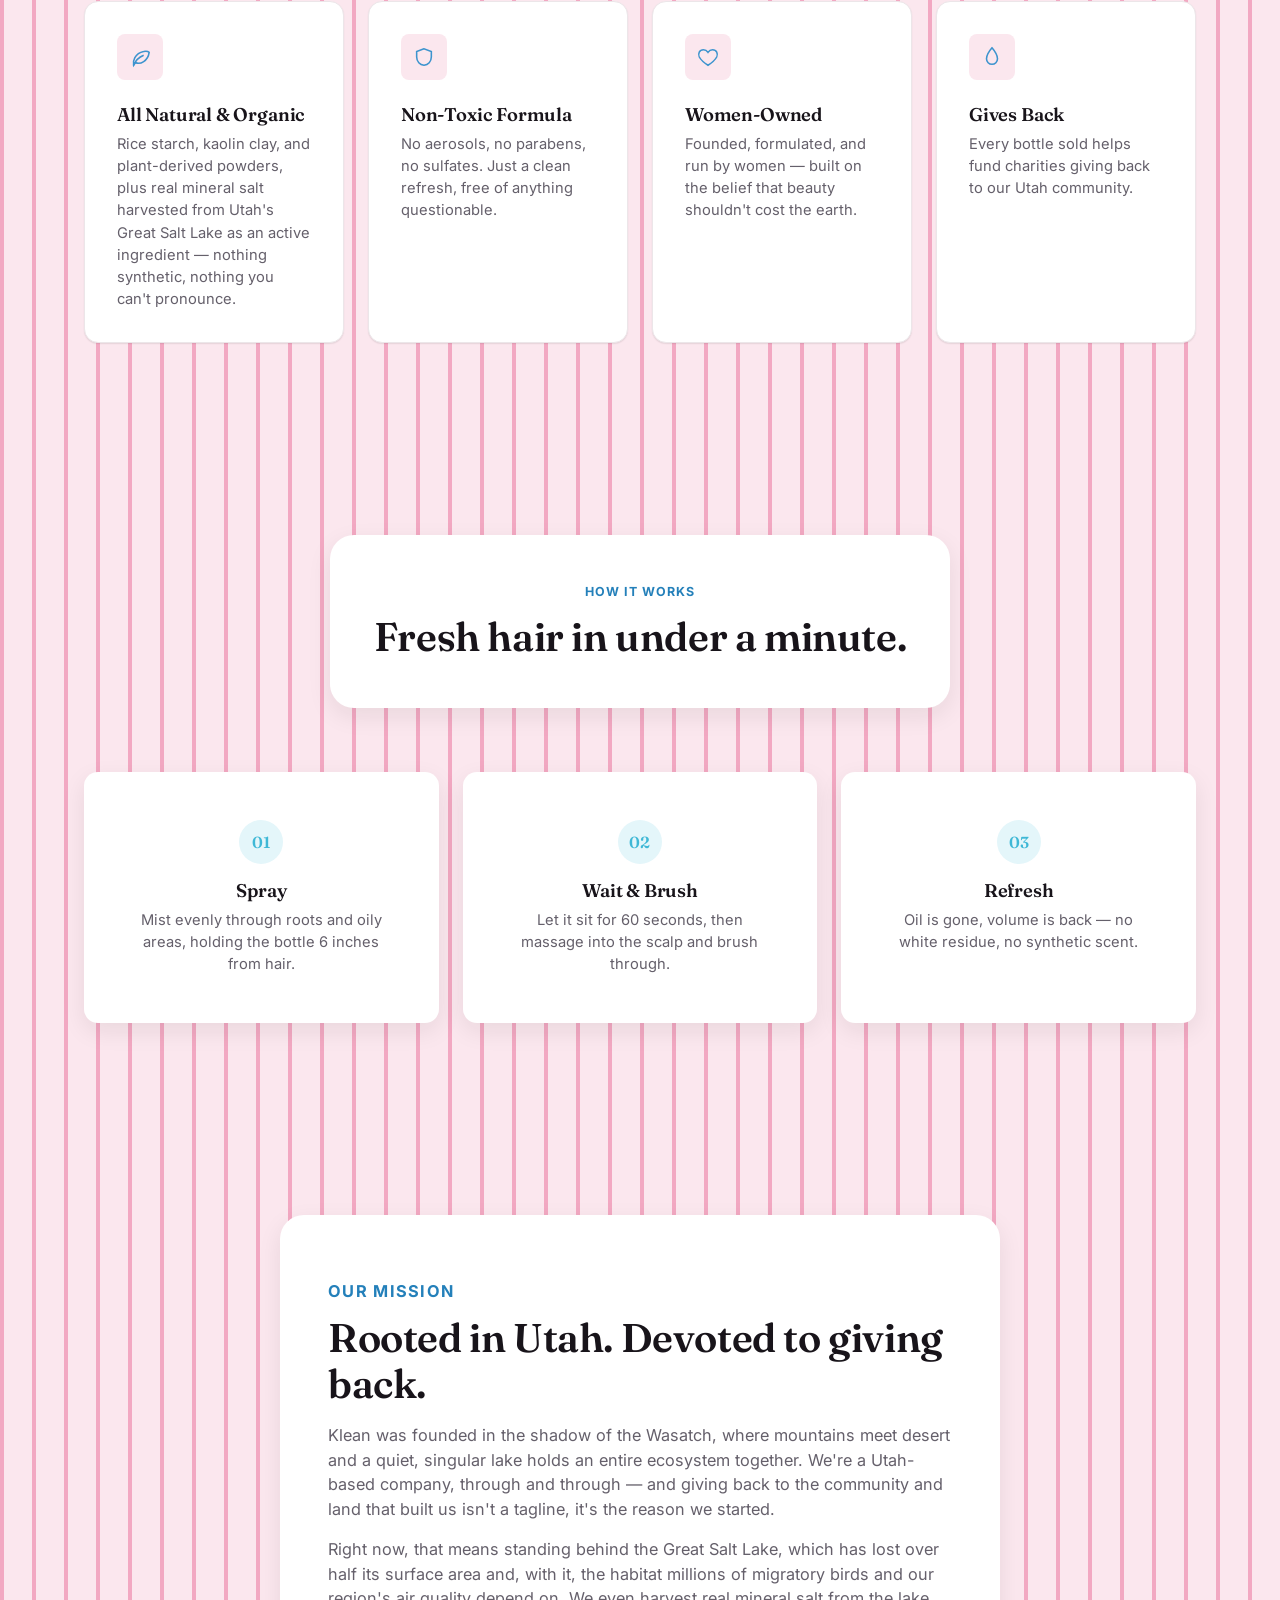
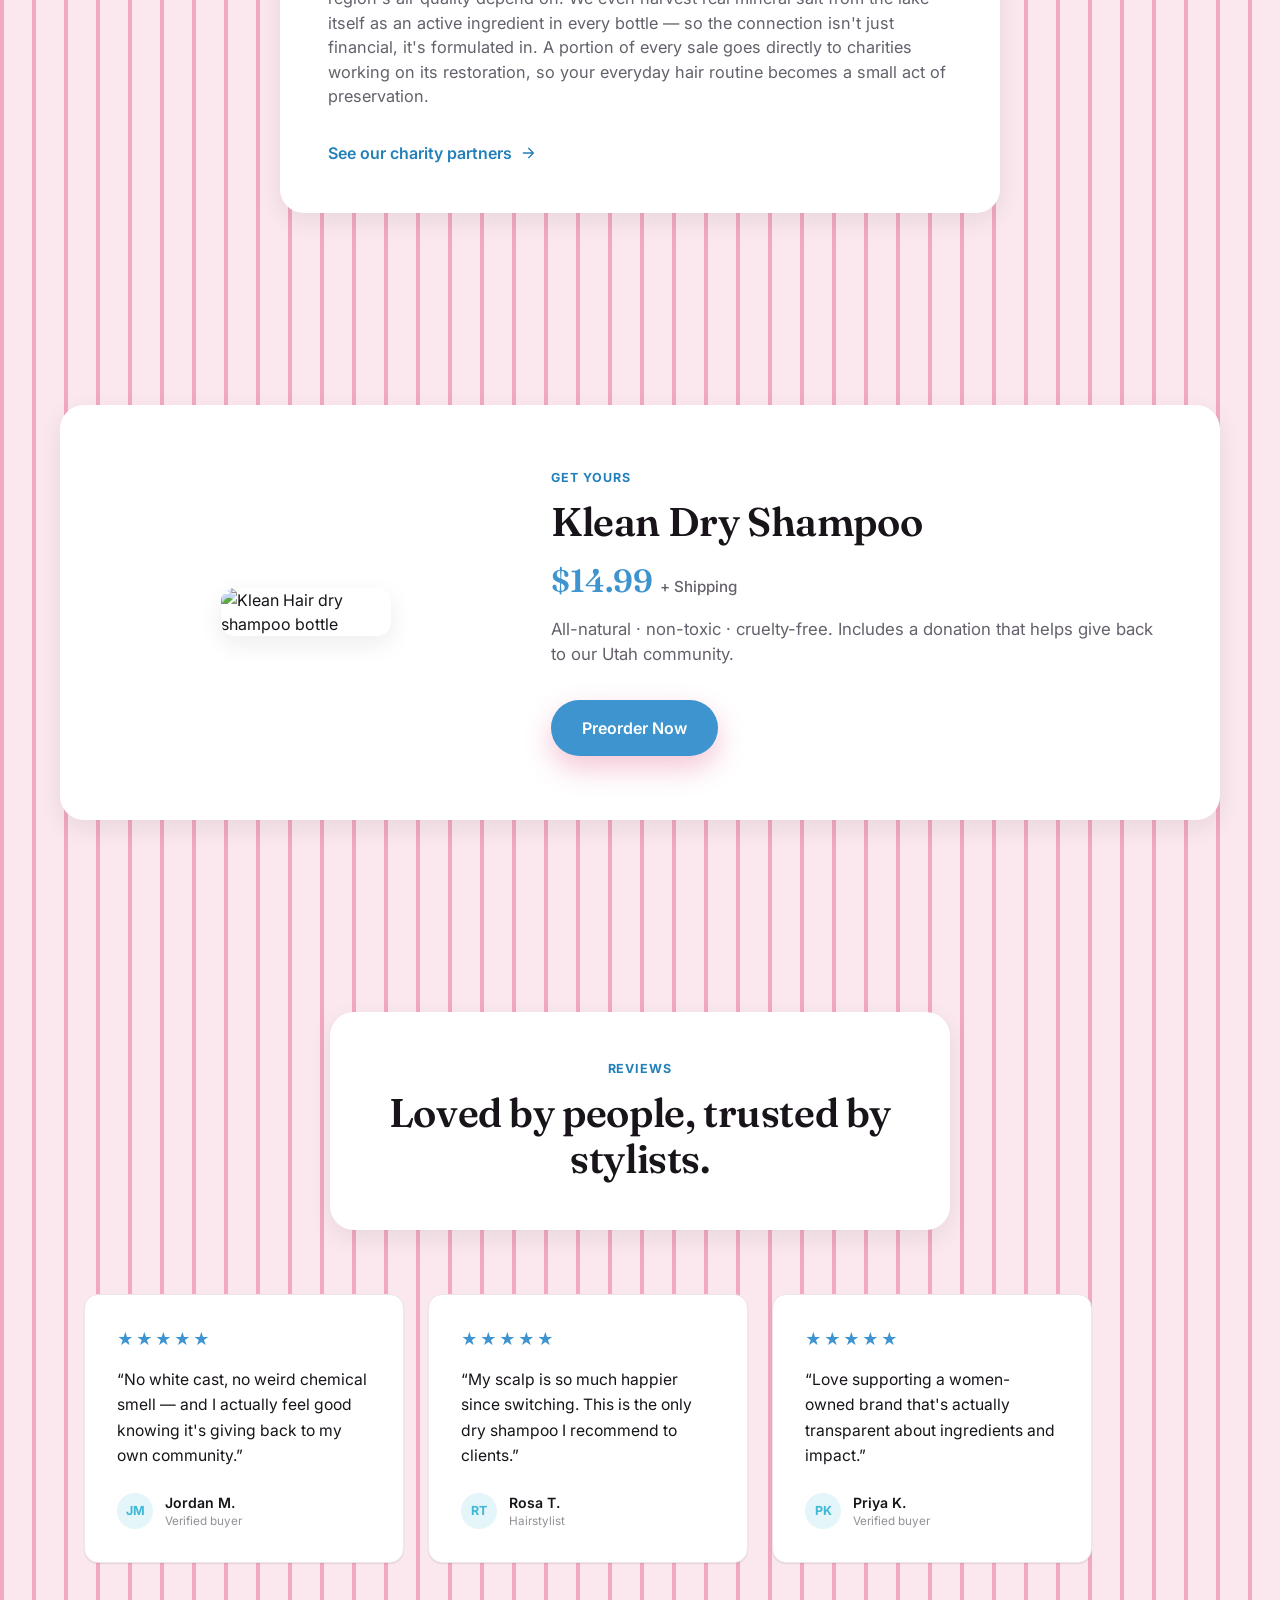
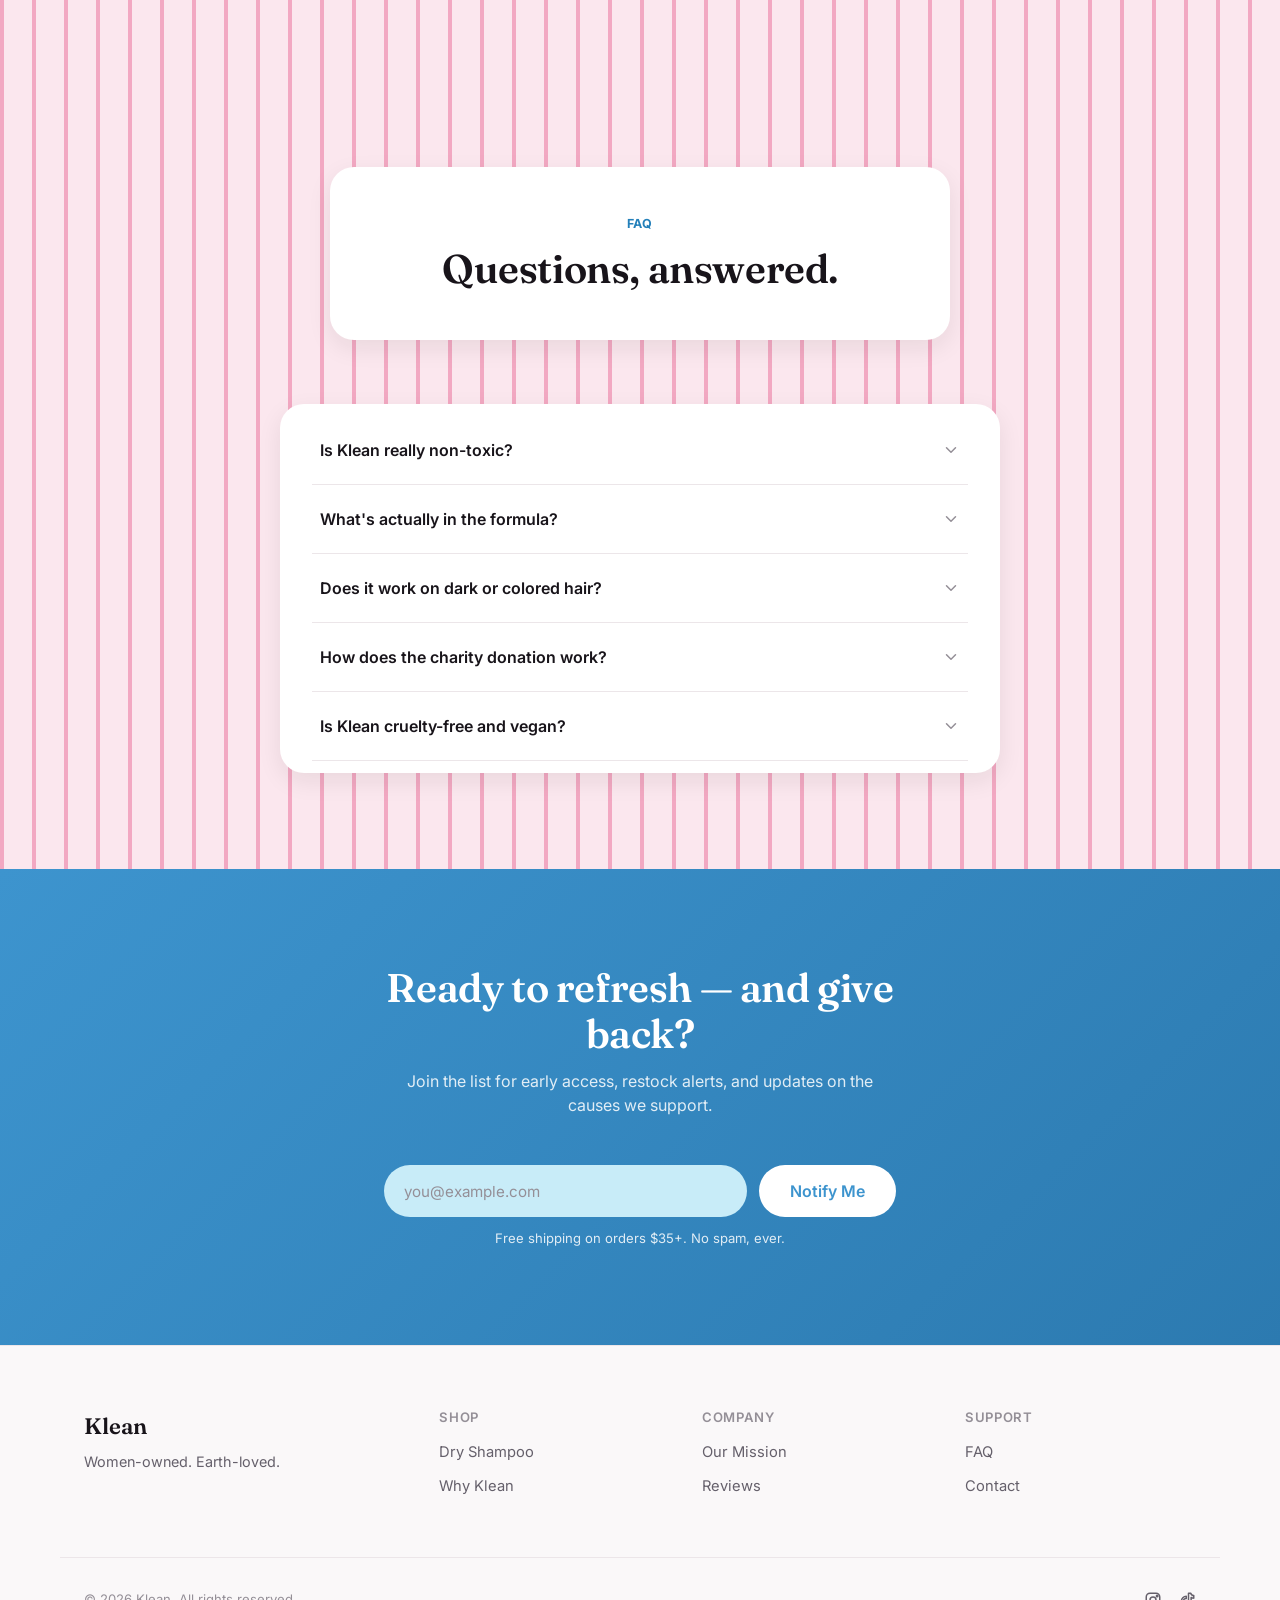
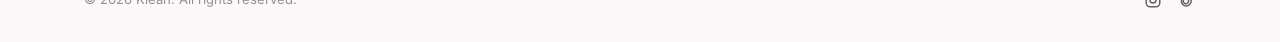
==== commit 7ff21a6c: "Replace checkout with a real preorder capture flow There's no official product to sell yet, so a "Ch" ====
--- a/index.html
+++ b/index.html
@@ -8,7 +8,7 @@
 <link rel="preconnect" href="https://fonts.googleapis.com">
 <link rel="preconnect" href="https://fonts.gstatic.com" crossorigin>
 <link href="https://fonts.googleapis.com/css2?family=Inter:wght@400;500;600;700;800&family=Fraunces:ital,wght@0,500;0,600;1,500&display=swap" rel="stylesheet">
-<link rel="stylesheet" href="styles.css?v=4">
+<link rel="stylesheet" href="styles.css?v=6">
 <noscript><style>[data-reveal] { opacity: 1 !important; transform: none !important; }</style></noscript>
 </head>
 <body>
@@ -51,6 +51,10 @@
     </nav>
 
     <div class="nav-actions">
+      <a href="cart.html" class="cart-link" aria-label="View preorder">
+        <svg class="icon" viewBox="0 0 24 24"><path d="M6 6h15l-1.5 9h-12.5z"/><path d="M6 6 5 3H2"/><circle cx="9.5" cy="20" r="1.4"/><circle cx="17.5" cy="20" r="1.4"/></svg>
+        <span class="cart-badge" id="cart-badge" hidden>0</span>
+      </a>
       <a href="#shop" class="btn btn-primary btn-sm">Shop now</a>
       <button class="nav-toggle" id="nav-toggle" aria-expanded="false" aria-controls="nav-links" aria-label="Toggle menu">
         <span></span><span></span><span></span>
@@ -225,7 +229,7 @@
         <h2>Klean Dry Shampoo</h2>
         <p class="price">$14.99 <span class="price-shipping">+ Shipping</span></p>
         <p class="section-sub">All-natural &middot; non-toxic &middot; cruelty-free. Includes a donation that helps give back to our Utah community.</p>
-        <a href="#" class="btn btn-primary btn-lg">Add to Cart</a>
+        <a href="cart.html" class="btn btn-primary btn-lg" id="add-to-cart-btn">Preorder Now</a>
       </div>
     </div>
   </section>
@@ -377,6 +381,6 @@
   <svg class="icon" viewBox="0 0 24 24"><path d="M12 19V5M5 12l7-7 7 7"/></svg>
 </button>
 
-<script src="script.js?v=4"></script>
+<script src="script.js?v=6"></script>
 </body>
 </html>
--- a/styles.css
+++ b/styles.css
@@ -392,6 +392,35 @@
   gap: var(--space-4);
 }
 
+.cart-link {
+  position: relative;
+  display: flex;
+  align-items: center;
+  justify-content: center;
+  width: 34px;
+  height: 34px;
+  color: var(--color-text);
+  transition: color var(--t-fast) var(--ease);
+}
+.cart-link:hover { color: var(--color-primary-light); }
+.cart-link .icon { width: 22px; height: 22px; stroke-width: 1.8; }
+
+.cart-badge {
+  position: absolute;
+  top: -2px;
+  right: -2px;
+  min-width: 16px;
+  height: 16px;
+  padding: 0 4px;
+  border-radius: var(--radius-full);
+  background: var(--color-primary-light);
+  color: #fff;
+  font-size: 0.65rem;
+  font-weight: 700;
+  line-height: 16px;
+  text-align: center;
+}
+
 .nav-toggle {
   display: none;
   flex-direction: column;
@@ -1079,3 +1108,148 @@
     height: 44px;
   }
 }
+
+/* ============================================
+   CART PAGE
+   ============================================ */
+.cart-page { min-height: 50vh; }
+.cart-page .section-head h1 {
+  font-size: clamp(2rem, 4vw, 2.5rem);
+}
+
+.cart-panel {
+  max-width: 720px;
+  margin: 0 auto var(--space-6) auto;
+  background: var(--color-bg);
+  border-radius: var(--radius-lg);
+  box-shadow: var(--shadow-md);
+  padding: var(--space-8);
+}
+
+.cart-item {
+  display: flex;
+  align-items: center;
+  gap: var(--space-5);
+  padding-bottom: var(--space-6);
+  border-bottom: 1px solid var(--color-border);
+}
+.cart-item[hidden] { display: none; }
+
+.cart-item-photo {
+  width: 84px;
+  height: 84px;
+  object-fit: cover;
+  border-radius: var(--radius-md);
+  box-shadow: var(--shadow-sm);
+  flex-shrink: 0;
+}
+
+.cart-item-info { flex: 1; min-width: 0; }
+.cart-item-info h3 { margin-bottom: 4px; }
+.cart-item-info .section-sub { margin-top: 0; font-size: 0.85rem; }
+
+.remove-link {
+  display: inline-block;
+  margin-top: var(--space-2);
+  background: none;
+  border: none;
+  padding: 0;
+  font-size: 0.82rem;
+  color: var(--color-text-faint);
+  text-decoration: underline;
+  cursor: pointer;
+  transition: color var(--t-fast) var(--ease);
+}
+.remove-link:hover { color: var(--color-primary-light); }
+
+.cart-item-qty {
+  display: flex;
+  align-items: center;
+  gap: var(--space-3);
+  flex-shrink: 0;
+}
+
+.qty-btn {
+  width: 30px;
+  height: 30px;
+  border-radius: 50%;
+  border: 1px solid var(--color-border);
+  background: var(--color-bg);
+  color: var(--color-text);
+  font-size: 1rem;
+  line-height: 1;
+  cursor: pointer;
+  display: flex;
+  align-items: center;
+  justify-content: center;
+  transition: border-color var(--t-fast) var(--ease), color var(--t-fast) var(--ease);
+}
+.qty-btn:hover { border-color: var(--color-primary-light); color: var(--color-primary-light); }
+
+#qty-value { min-width: 16px; text-align: center; font-weight: 600; }
+
+.cart-item-total {
+  flex-shrink: 0;
+  min-width: 70px;
+  text-align: right;
+  font-family: var(--font-display);
+  font-weight: 600;
+  color: var(--color-primary-light);
+}
+
+.cart-empty { text-align: center; padding: var(--space-8) 0; }
+.cart-empty p { margin-bottom: var(--space-6); font-size: 1.05rem; }
+
+.cart-summary { margin-top: var(--space-6); }
+
+.cart-summary-row {
+  display: flex;
+  justify-content: space-between;
+  padding: var(--space-2) 0;
+  font-size: 0.92rem;
+  color: var(--color-text-muted);
+}
+
+.cart-summary-total {
+  margin-top: var(--space-2);
+  padding-top: var(--space-4);
+  border-top: 1px solid var(--color-border);
+  font-size: 1.2rem;
+  font-weight: 700;
+  color: var(--color-text);
+}
+
+.cart-checkout {
+  width: 100%;
+  margin-top: var(--space-6);
+}
+
+#preorder-cta {
+  margin-top: var(--space-6);
+  text-align: center;
+}
+#preorder-cta .form-note { margin-top: var(--space-3); }
+
+.cart-preorder-form {
+  margin-top: var(--space-6);
+}
+.cart-preorder-form[hidden] { display: none; }
+
+.preorder-success {
+  margin-top: var(--space-6);
+  padding: var(--space-5);
+  background: var(--color-accent-tint);
+  border-radius: var(--radius-md);
+  text-align: center;
+  color: var(--color-text);
+}
+.preorder-success p { margin: 0; }
+
+@media (max-width: 720px) {
+  .cart-panel { padding: var(--space-6) var(--space-5); }
+  .cart-item { flex-wrap: wrap; gap: var(--space-3); }
+  .cart-item-info { flex-basis: 100%; order: 1; }
+  .cart-item-photo { order: 0; }
+  .cart-item-qty { order: 2; }
+  .cart-item-total { order: 3; margin-left: auto; }
+}
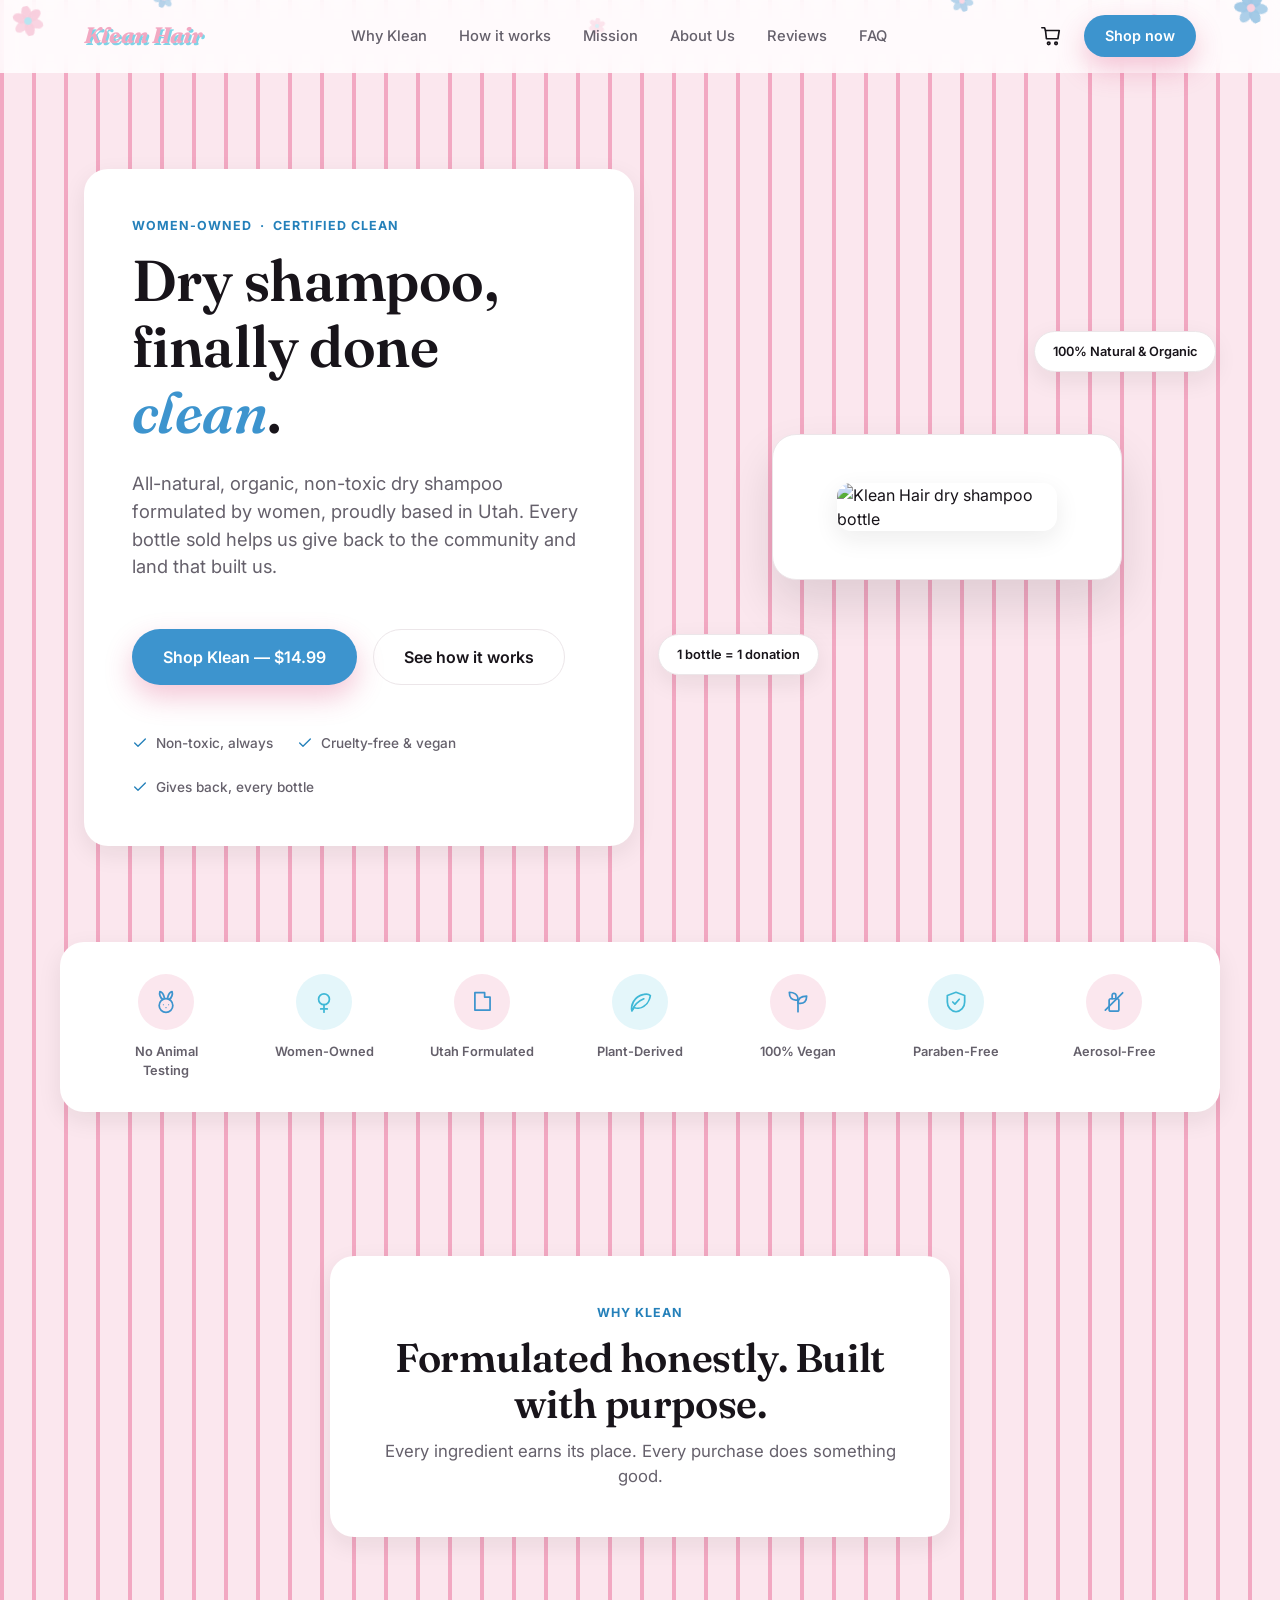
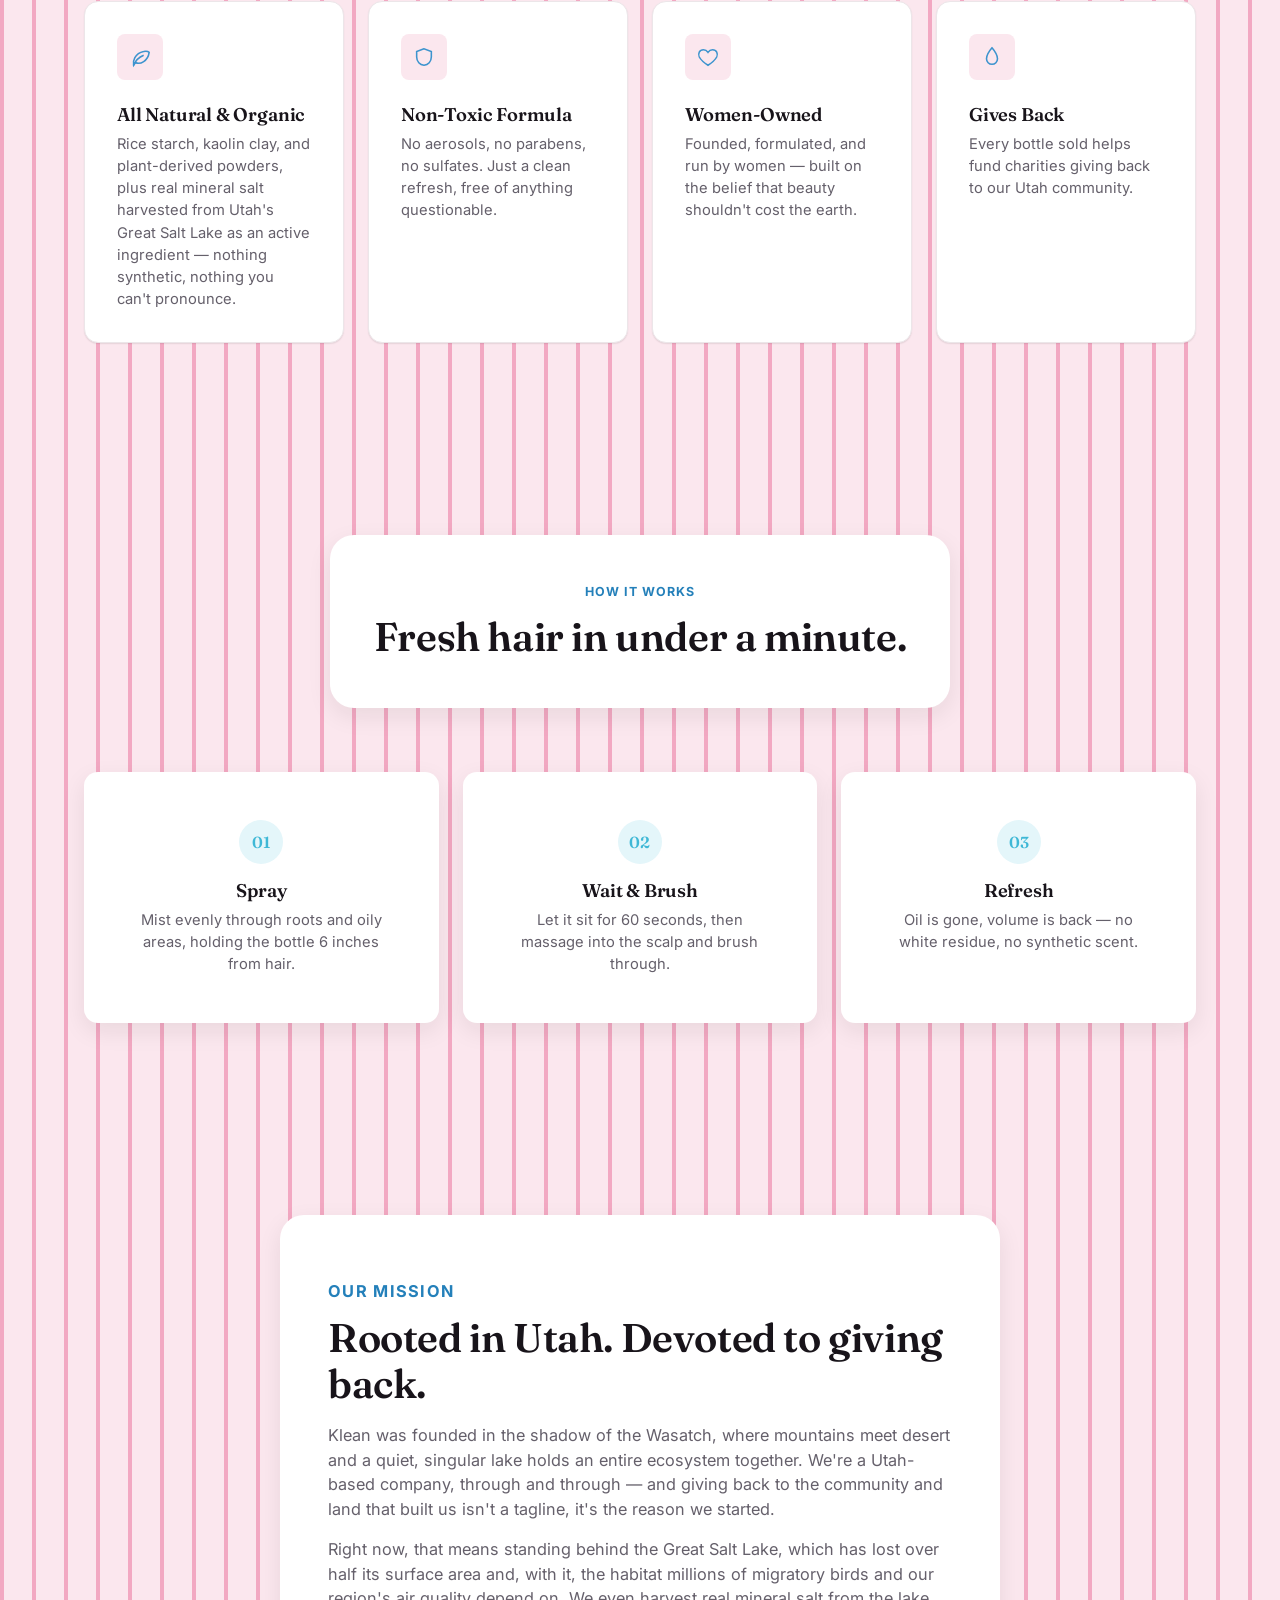
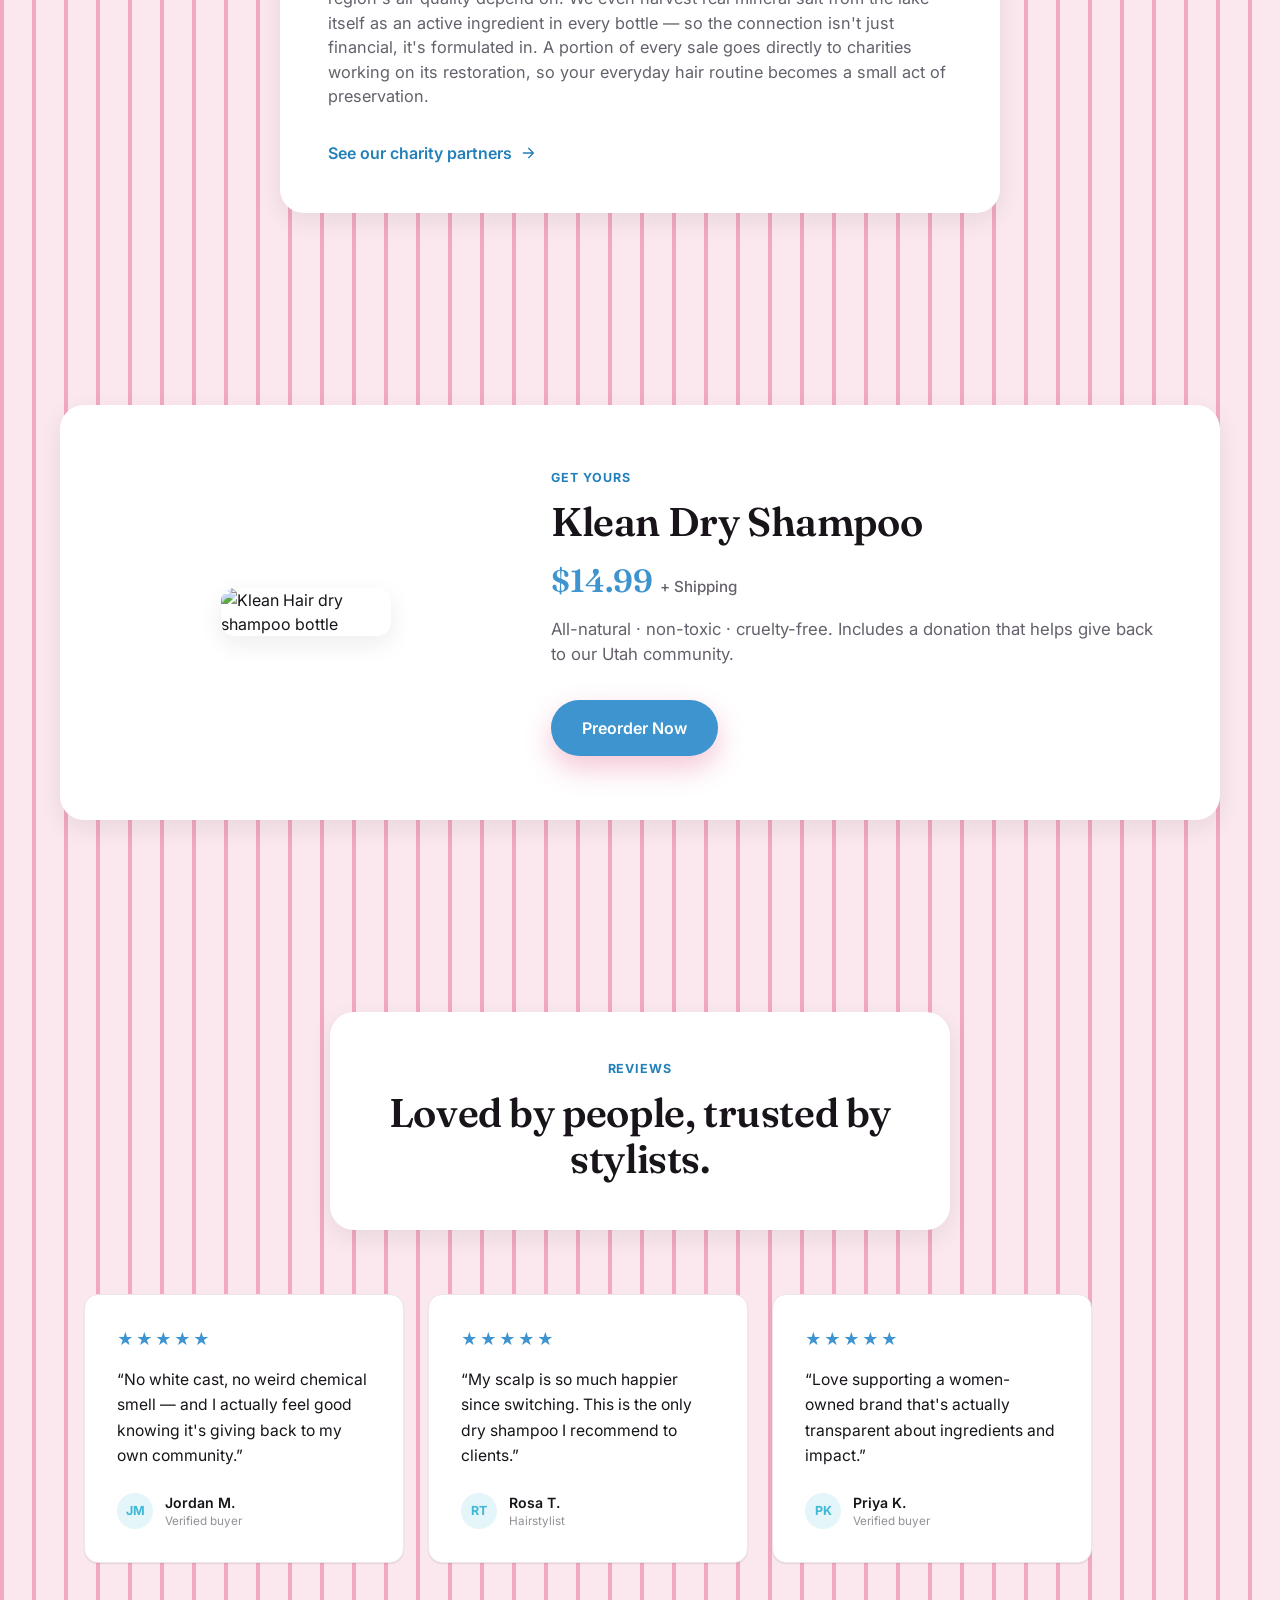
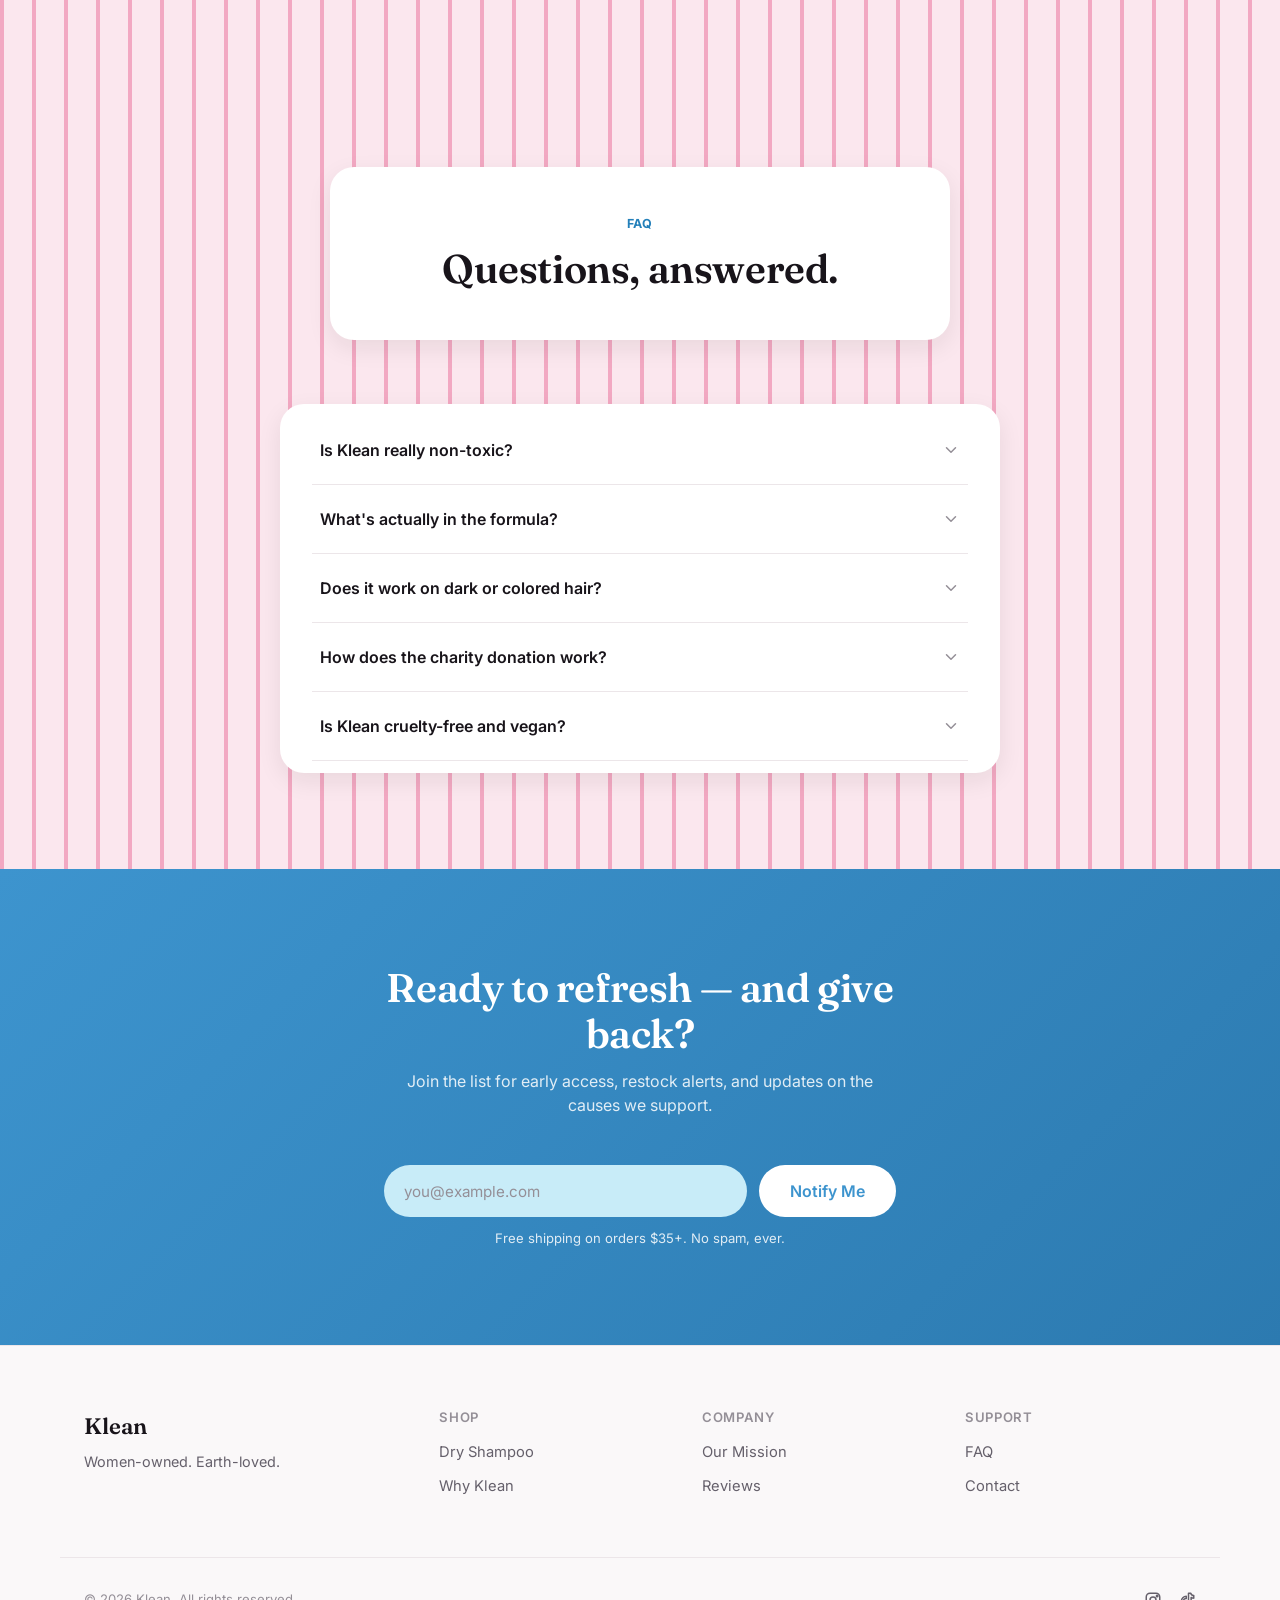
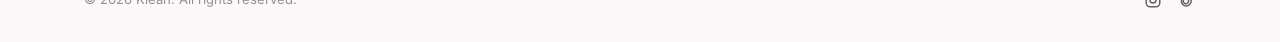
==== commit 7ff4a14a: "Add About Us page with founder bios and photos Creates about.html with team cards for Gracee Cowley " ====
--- a/index.html
+++ b/index.html
@@ -8,7 +8,7 @@
 <link rel="preconnect" href="https://fonts.googleapis.com">
 <link rel="preconnect" href="https://fonts.gstatic.com" crossorigin>
 <link href="https://fonts.googleapis.com/css2?family=Inter:wght@400;500;600;700;800&family=Fraunces:ital,wght@0,500;0,600;1,500&display=swap" rel="stylesheet">
-<link rel="stylesheet" href="styles.css?v=6">
+<link rel="stylesheet" href="styles.css?v=8">
 <noscript><style>[data-reveal] { opacity: 1 !important; transform: none !important; }</style></noscript>
 </head>
 <body>
@@ -46,6 +46,7 @@
       <a href="#benefits">Why Klean</a>
       <a href="#how-it-works">How it works</a>
       <a href="#mission">Mission</a>
+      <a href="about.html">About Us</a>
       <a href="#testimonials">Reviews</a>
       <a href="#faq">FAQ</a>
     </nav>
@@ -98,39 +99,45 @@
     <div class="container certs-grid stagger" data-reveal>
       <div class="cert-badge">
         <div class="cert-icon">
-          <svg viewBox="0 0 24 24"><path d="M8 9c-1.2-1.6-1.6-4-.7-5.3C8.4 2.4 9.6 3 10.4 4.3 11 5.3 11 7 10.5 8.2"/><path d="M16 9c1.2-1.6 1.6-4 .7-5.3C15.6 2.4 14.4 3 13.6 4.3 13 5.3 13 7 13.5 8.2"/><path d="M5 13a7 7 0 0 1 14 0c0 4-2 8-7 9-5-1-7-5-7-9z"/><circle cx="9.5" cy="13.5" r=".6" fill="currentColor"/><circle cx="14.5" cy="13.5" r=".6" fill="currentColor"/></svg>
-        </div>
-        <span>Not Tested on Animals</span>
+          <svg viewBox="0 0 24 24" fill="none" stroke="currentColor" stroke-width="1.5" stroke-linecap="round" stroke-linejoin="round"><g transform="translate(0,0.25)"><path d="M9 9.5c-2.3-1.7-3.4-5-2.6-7.3 1.7.4 3.6 3 4.1 5.8"/><path d="M15 9.5c2.3-1.7 3.4-5 2.6-7.3-1.7.4-3.6 3-4.1 5.8"/><circle cx="12" cy="15" r="6.3"/><circle cx="9.6" cy="14.3" r="0.55" fill="currentColor" stroke="none"/><circle cx="14.4" cy="14.3" r="0.55" fill="currentColor" stroke="none"/><path d="M11.1 16.6h1.8l-.9 1.1z" fill="currentColor" stroke="none"/></g></svg>
+        </div>
+        <span>No Animal Testing</span>
       </div>
       <div class="cert-badge">
         <div class="cert-icon cert-icon-accent">
-          <svg viewBox="0 0 24 24"><circle cx="12" cy="9" r="5"/><path d="M12 14v7M9 18h6"/></svg>
+          <svg viewBox="0 0 24 24" fill="none" stroke="currentColor" stroke-width="2" stroke-linecap="round" stroke-linejoin="round"><g transform="translate(0,0.44)"><circle cx="12" cy="9" r="5"/><path d="M12 14v7M9 18h6"/></g></svg>
         </div>
         <span>Women-Owned</span>
       </div>
       <div class="cert-badge">
         <div class="cert-icon">
-          <svg viewBox="0 0 24 24"><path d="M12 2.5 14 8l5.5.5-4.2 3.7L16.5 18 12 14.8 7.5 18l1.2-5.8L4.5 8.5 10 8z"/></svg>
-        </div>
-        <span>Made in the USA</span>
+          <svg viewBox="0 0 24 24" fill="none" stroke="currentColor" stroke-width="1.6" stroke-linejoin="miter"><path d="M5 4h9v4h5v12H5z" transform="translate(0.44,-0.59)"/></svg>
+        </div>
+        <span>Utah Formulated</span>
       </div>
       <div class="cert-badge">
         <div class="cert-icon cert-icon-accent">
-          <svg viewBox="0 0 24 24"><path d="M5 21c-1-4 1-13 11-15 4-1 6 1 6 1s-1 7-6 10c-3 2-7 2-9 1z"/><path d="M5 21c2-5 6-9 11-11"/></svg>
-        </div>
-        <span>Certified Organic</span>
+          <svg viewBox="0 0 24 24" fill="none" stroke="currentColor" stroke-width="2" stroke-linecap="round" stroke-linejoin="round"><g transform="translate(-0.46,-0.97)"><path d="M5 21c-1-4 1-13 11-15 4-1 6 1 6 1s-1 7-6 10c-3 2-7 2-9 1z"/><path d="M5 21c2-5 6-9 11-11"/></g></svg>
+        </div>
+        <span>Plant-Derived</span>
       </div>
       <div class="cert-badge">
         <div class="cert-icon">
-          <svg viewBox="0 0 24 24"><path d="M12 21V10"/><path d="M12 10C12 5 8 3 4 3c0 5 2 8 8 7z"/><path d="M12 13c0-4.5 3.5-6.5 8-6.5 0 4.5-2 7.5-8 6.5z"/></svg>
+          <svg viewBox="0 0 24 24" fill="none" stroke="currentColor" stroke-width="2" stroke-linecap="round" stroke-linejoin="round"><path d="M12 21V10"/><path d="M12 10C12 5 8 3 4 3c0 5 2 8 8 7z"/><path d="M12 13c0-4.5 3.5-6.5 8-6.5 0 4.5-2 7.5-8 6.5z"/></svg>
         </div>
         <span>100% Vegan</span>
       </div>
       <div class="cert-badge">
         <div class="cert-icon cert-icon-accent">
-          <svg viewBox="0 0 24 24"><path d="M12 3 4 6v6c0 5 3.5 8.5 8 9 4.5-.5 8-4 8-9V6z"/><path d="M9 12l2 2 4-4.5"/></svg>
-        </div>
-        <span>Toxin-Free</span>
+          <svg viewBox="0 0 24 24" fill="none" stroke="currentColor" stroke-width="2" stroke-linecap="round" stroke-linejoin="round"><path d="M12 3 4 6v6c0 5 3.5 8.5 8 9 4.5-.5 8-4 8-9V6z"/><path d="M9 12l2 2 4-4.5"/></svg>
+        </div>
+        <span>Paraben-Free</span>
+      </div>
+      <div class="cert-badge">
+        <div class="cert-icon">
+          <svg viewBox="0 0 24 24" fill="none" stroke="currentColor" stroke-width="1.6" stroke-linecap="round" stroke-linejoin="round"><g transform="translate(0,-0.5)"><rect x="7.5" y="9.5" width="9" height="11.5" rx="1.6"/><path d="M10.3 9.5V6.3a1.7 1.7 0 0 1 1.7-1.7h0a1.7 1.7 0 0 1 1.7 1.7v3.2"/><line x1="4" y1="20" x2="20" y2="4"/></g></svg>
+        </div>
+        <span>Aerosol-Free</span>
       </div>
     </div>
   </section>
@@ -381,6 +388,6 @@
   <svg class="icon" viewBox="0 0 24 24"><path d="M12 19V5M5 12l7-7 7 7"/></svg>
 </button>
 
-<script src="script.js?v=6"></script>
+<script src="script.js?v=8"></script>
 </body>
 </html>
--- a/styles.css
+++ b/styles.css
@@ -1230,10 +1230,47 @@
 }
 #preorder-cta .form-note { margin-top: var(--space-3); }
 
-.cart-preorder-form {
+.preorder-form {
   margin-top: var(--space-6);
-}
-.cart-preorder-form[hidden] { display: none; }
+  display: flex;
+  flex-direction: column;
+  gap: var(--space-4);
+}
+.preorder-form[hidden] { display: none; }
+
+.form-row {
+  display: grid;
+  grid-template-columns: 1fr 1fr;
+  gap: var(--space-4);
+}
+.form-row-3 { grid-template-columns: 1.4fr 0.8fr 1fr; }
+
+.form-field { display: flex; flex-direction: column; gap: 6px; }
+.form-field label {
+  font-size: 0.82rem;
+  font-weight: 600;
+  color: var(--color-text-muted);
+}
+.form-field input {
+  padding: 12px 16px;
+  border-radius: var(--radius-md);
+  border: 1px solid var(--color-border);
+  background: var(--color-bg);
+  color: var(--color-text);
+  font-size: 0.95rem;
+  font-family: inherit;
+}
+.form-field input:focus-visible {
+  outline: 2px solid var(--color-primary-light);
+  outline-offset: 1px;
+}
+
+.preorder-form #preorder-submit-btn { margin-top: var(--space-2); }
+.preorder-form #preorder-error { color: var(--color-primary); text-align: center; }
+
+@media (max-width: 600px) {
+  .form-row, .form-row-3 { grid-template-columns: 1fr; }
+}
 
 .preorder-success {
   margin-top: var(--space-6);
@@ -1253,3 +1290,83 @@
   .cart-item-qty { order: 2; }
   .cart-item-total { order: 3; margin-left: auto; }
 }
+
+/* ============================================
+   ABOUT PAGE
+   ============================================ */
+.about-hero {
+  padding: var(--space-10) 0 var(--space-8);
+  text-align: center;
+  background: linear-gradient(160deg, var(--color-primary-tint) 0%, var(--color-accent-tint) 100%);
+}
+.about-hero h1 { font-family: 'Fraunces', serif; font-size: clamp(2.2rem, 5vw, 3rem); color: var(--color-primary); margin-bottom: var(--space-4); }
+.about-hero p { font-size: 1.1rem; color: var(--color-text-muted); max-width: 560px; margin: 0 auto; }
+
+.team-section { padding: var(--space-10) 0 var(--space-12); }
+
+.team-grid {
+  display: grid;
+  grid-template-columns: repeat(2, 1fr);
+  gap: var(--space-8);
+  max-width: 900px;
+  margin: 0 auto;
+}
+
+.team-card {
+  background: var(--color-bg);
+  border-radius: var(--radius-lg);
+  box-shadow: var(--shadow-md);
+  overflow: hidden;
+  display: flex;
+  flex-direction: column;
+  transition: transform 0.25s ease, box-shadow 0.25s ease;
+}
+.team-card:hover { transform: translateY(-4px); box-shadow: var(--shadow-lg); }
+
+.team-photo-wrap {
+  position: relative;
+  padding-top: 100%;
+  background: var(--color-primary-tint);
+  overflow: hidden;
+}
+.team-photo-wrap img {
+  position: absolute;
+  inset: 0;
+  width: 100%;
+  height: 100%;
+  object-fit: cover;
+  object-position: center top;
+}
+
+.team-info {
+  padding: var(--space-6) var(--space-6) var(--space-7);
+  display: flex;
+  flex-direction: column;
+  gap: var(--space-2);
+}
+.team-info h2 {
+  font-family: 'Fraunces', serif;
+  font-size: 1.4rem;
+  font-weight: 600;
+  color: var(--color-text);
+  margin: 0;
+}
+.team-info .team-title {
+  font-size: 0.82rem;
+  font-weight: 700;
+  text-transform: uppercase;
+  letter-spacing: 0.08em;
+  color: var(--color-primary);
+  margin-bottom: var(--space-2);
+}
+.team-info p {
+  font-size: 0.96rem;
+  color: var(--color-text-muted);
+  line-height: 1.7;
+  margin: 0;
+}
+
+@media (max-width: 640px) {
+  .team-grid { grid-template-columns: 1fr; max-width: 420px; }
+  .about-hero { padding: var(--space-8) 0 var(--space-6); }
+}
